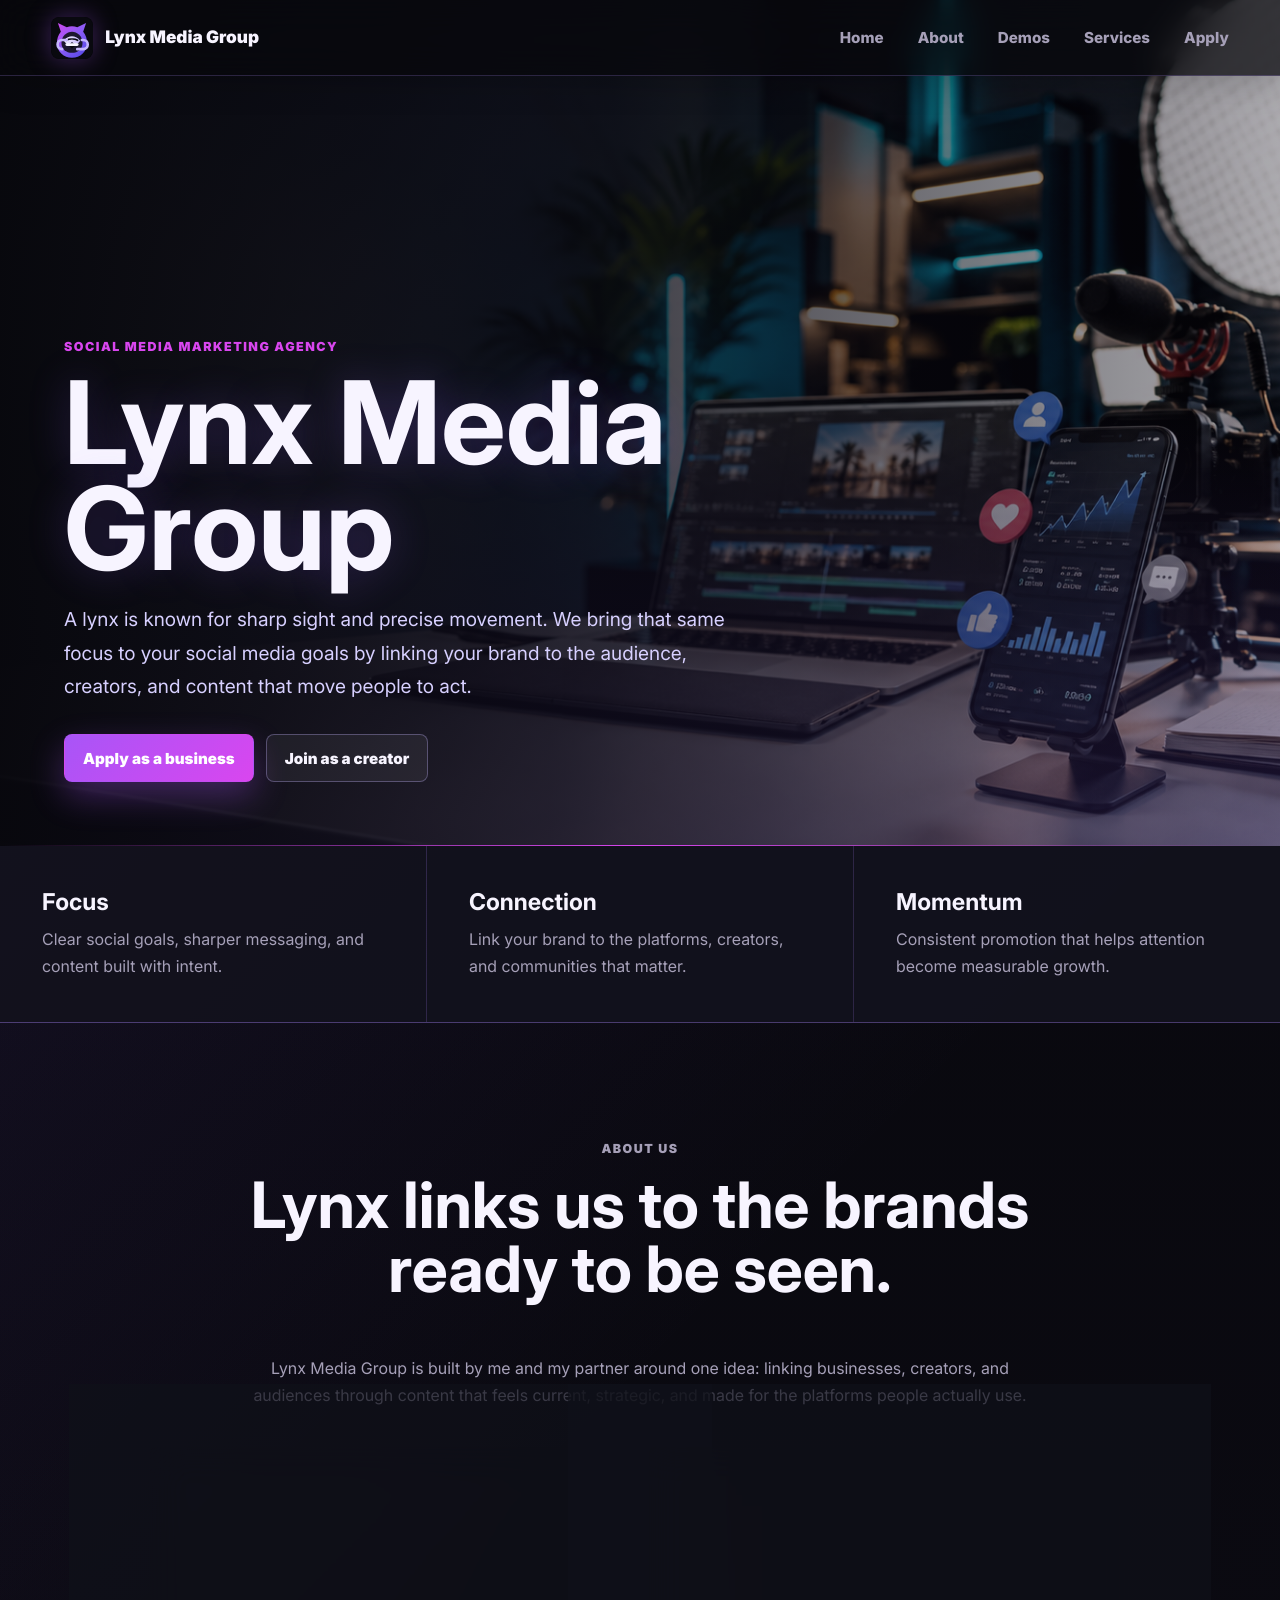
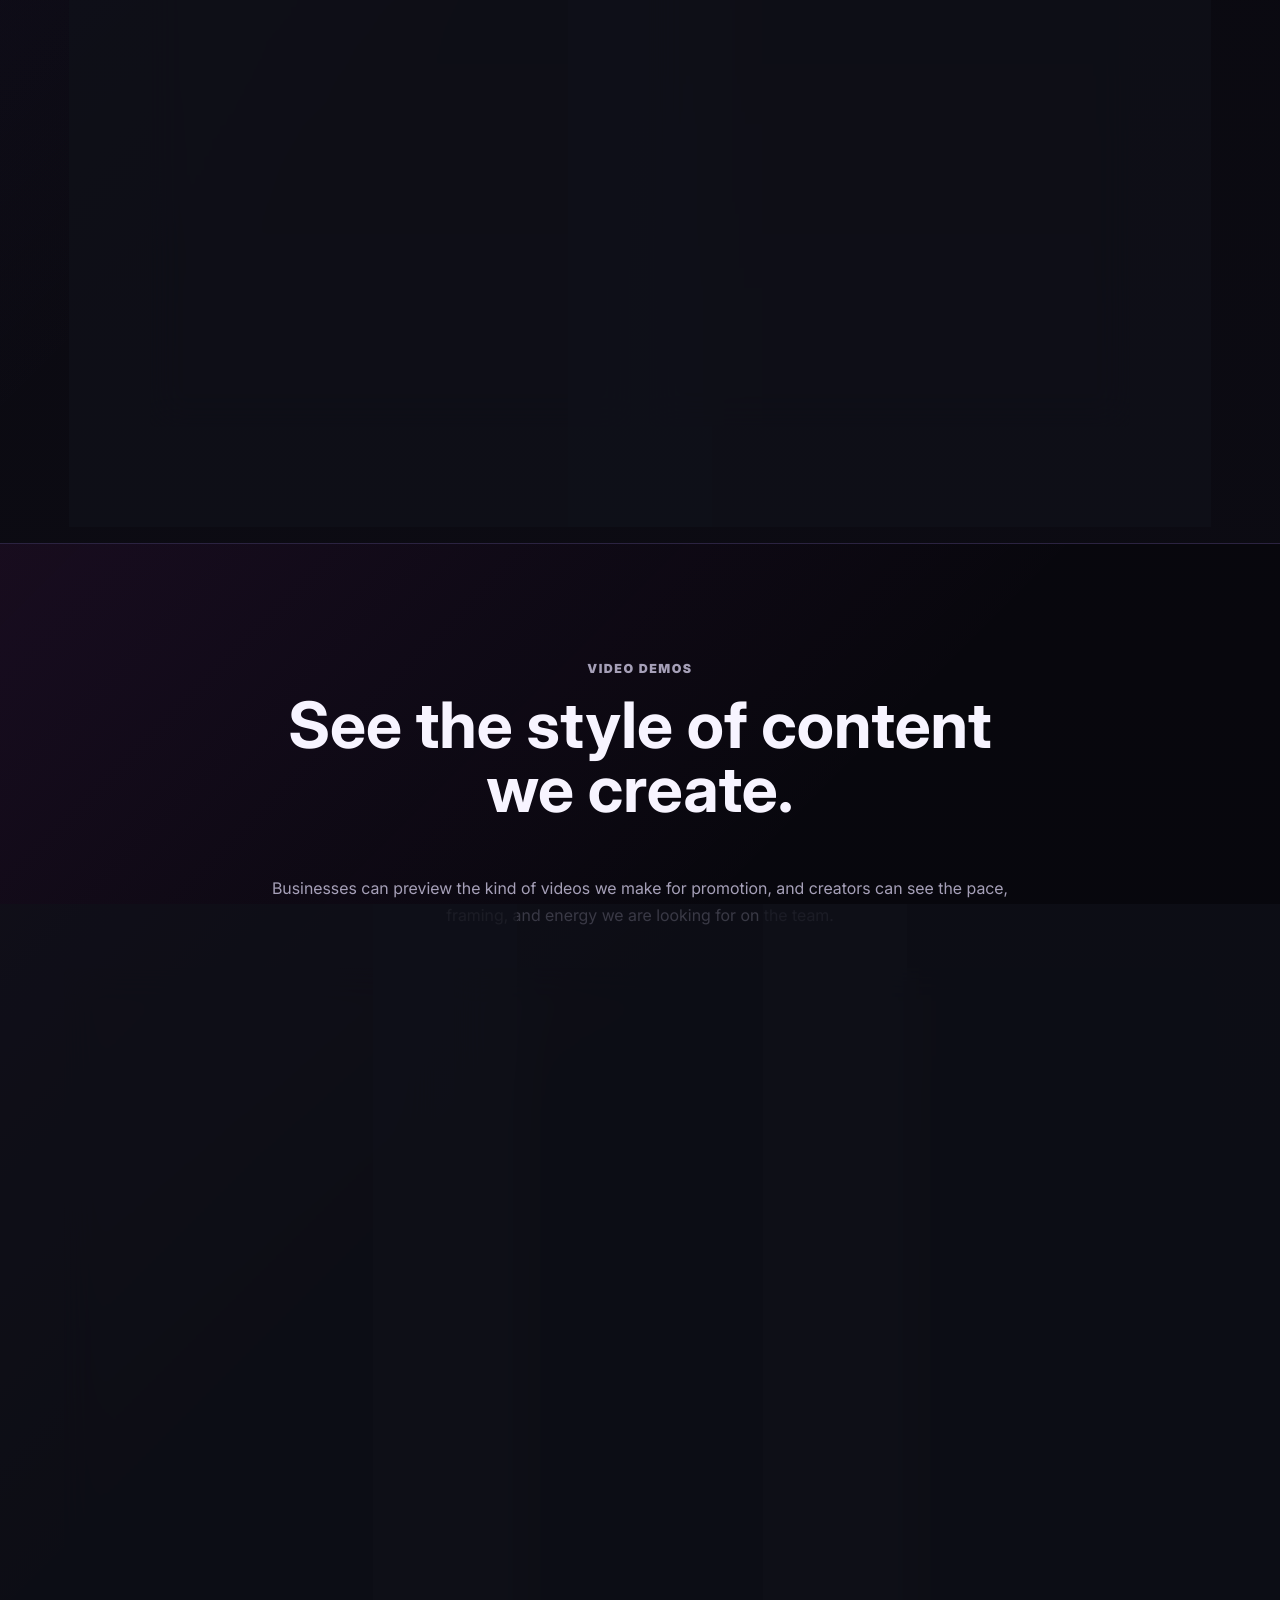
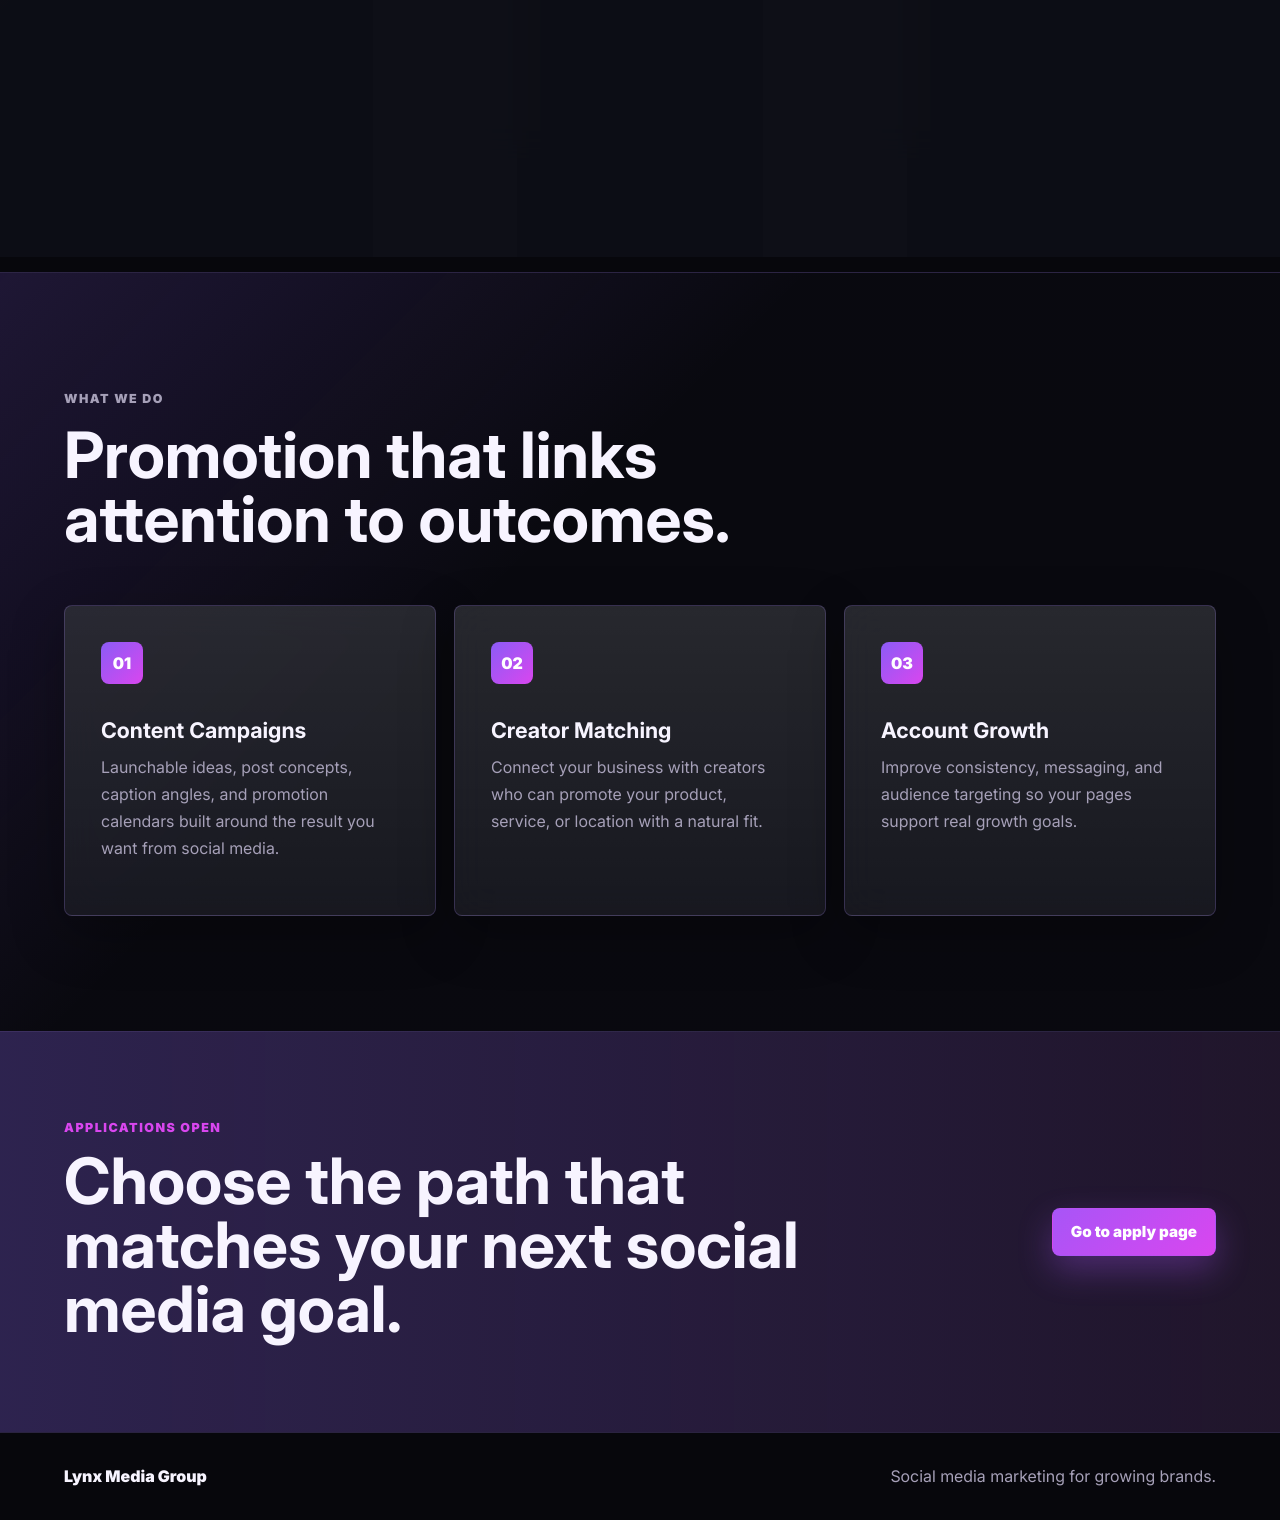
==== index.html @ 394125c9 "1" ====
<!doctype html>
<html lang="en">
<head>
  <meta charset="UTF-8">
  <meta name="viewport" content="width=device-width, initial-scale=1">
  <title>Lynx Media Group | Social Media Marketing Agency</title>
  <meta name="description" content="Lynx Media Group helps businesses grow through social media strategy, creator partnerships, and content campaigns.">
  <link rel="preconnect" href="https://fonts.googleapis.com">
  <link rel="preconnect" href="https://fonts.gstatic.com" crossorigin>
  <link href="https://fonts.googleapis.com/css2?family=Inter:wght@500;600;700;800;900&display=swap" rel="stylesheet">
  <link rel="icon" type="image/svg+xml" href="imgs/lynx-link-logo.svg">
  <link rel="stylesheet" href="css/relayopsagency.css">
</head>
<body>
  <header class="site-header">
    <a class="brand" href="index.html" aria-label="Lynx Media Group home">
      <img class="brand-logo" src="imgs/lynx-link-logo.svg" alt="">
      <span>Lynx Media Group</span>
    </a>
    <button class="nav-toggle" type="button" aria-label="Open navigation" aria-expanded="false">
      <span></span>
      <span></span>
      <span></span>
    </button>
    <nav class="site-nav" aria-label="Primary navigation">
      <a href="index.html">Home</a>
      <a href="#about">About</a>
      <a href="#demos">Demos</a>
      <a href="#services">Services</a>
      <a href="apply.html">Apply</a>
    </nav>
  </header>

  <main>
    <section class="hero">
      <img src="imgs/lynx-hero.png" alt="Modern content studio with social media analytics equipment" class="hero-image">
      <div class="hero-overlay"></div>
      <div class="hero-copy">
        <p class="eyebrow">Social media marketing agency</p>
        <h1>Lynx Media Group</h1>
        <p>A lynx is known for sharp sight and precise movement. We bring that same focus to your social media goals by linking your brand to the audience, creators, and content that move people to act.</p>
        <div class="hero-actions">
          <a class="button primary" href="business-apply.html" target="_blank" rel="noopener noreferrer">Apply as a business</a>
          <a class="button secondary" href="creator-apply.html" target="_blank" rel="noopener noreferrer">Join as a creator</a>
        </div>
      </div>
    </section>

    <section class="stats-band reveal" aria-label="Agency highlights">
      <div>
        <strong>Focus</strong>
        <span>Clear social goals, sharper messaging, and content built with intent.</span>
      </div>
      <div>
        <strong>Connection</strong>
        <span>Link your brand to the platforms, creators, and communities that matter.</span>
      </div>
      <div>
        <strong>Momentum</strong>
        <span>Consistent promotion that helps attention become measurable growth.</span>
      </div>
    </section>

    <section class="section about-section reveal" id="about">
      <div class="section-heading">
        <p class="eyebrow">About us</p>
        <h2>Lynx links us to the brands ready to be seen.</h2>
        <p>Lynx Media Group is built by me and my partner around one idea: linking businesses, creators, and audiences through content that feels current, strategic, and made for the platforms people actually use.</p>
      </div>

      <div class="founder-grid">
        <a class="about-card founder-card-link" href="https://www.instagram.com/junsahwang/" target="_blank" rel="noopener noreferrer" aria-label="Open Junsa Hwang on Instagram">
          <div class="photo-slot founder-photo">
            <img src="imgs/junsa-hwang.png" alt="Junsa Hwang at a triathlon event">
          </div>
          <p class="role-label">Co-founder</p>
          <h3>Junsa Hwang</h3>
          <p>Junsa is a junior mechanical engineering student at Boston University from California. Outside of Lynx, he likes tennis, the gym, and Pokemon cards, and he is racing Ironman California on October 18, 2026.</p>
        </a>
        <a class="about-card founder-card-link" href="https://www.instagram.com/gawinhsu/" target="_blank" rel="noopener noreferrer" aria-label="Open Gawin Hsu on Instagram">
          <div class="photo-slot">
            <span>Add Partner Picture</span>
          </div>
          <p class="role-label">Co-founder</p>
          <h3>Partner Name</h3>
          <p>Add a short description about your partner's role, creative strengths, and what they bring to clients and creators.</p>
        </a>
      </div>
    </section>

    <section class="section demo-section reveal" id="demos">
      <div class="section-heading">
        <p class="eyebrow">Video demos</p>
        <h2>See the style of content we create.</h2>
        <p>Businesses can preview the kind of videos we make for promotion, and creators can see the pace, framing, and energy we are looking for on the team.</p>
      </div>

      <div class="video-grid">
        <article class="video-card">
          <div class="video-frame has-embed">
            <iframe data-src="https://www.tiktok.com/embed/v2/7643999603871780109?autoplay=1" title="Lynx Media Group TikTok video demo" allow="autoplay; encrypted-media; fullscreen; picture-in-picture" allowfullscreen></iframe>
            <span class="scroll-play-label">Scroll to play</span>
          </div>
          <h3>Business Spotlight</h3>
          <p>A short feature that introduces the brand, shows the space or product, and gives viewers a reason to visit or buy.</p>
        </article>
        <article class="video-card">
          <div class="video-frame">
            <span>Video demo 2</span>
          </div>
          <h3>Creator Promo</h3>
          <p>A creator-led video that feels natural while still directing attention toward the business goal.</p>
        </article>
        <article class="video-card">
          <div class="video-frame">
            <span>Video demo 3</span>
          </div>
          <h3>Trend Campaign</h3>
          <p>A fast, platform-native concept built around hooks, timing, and a clear call to action.</p>
        </article>
      </div>
    </section>

    <section class="section services-section reveal" id="services">
      <div class="section-heading left">
        <p class="eyebrow">What we do</p>
        <h2>Promotion that links attention to outcomes.</h2>
      </div>
      <div class="service-list">
        <article>
          <span>01</span>
          <h3>Content Campaigns</h3>
          <p>Launchable ideas, post concepts, caption angles, and promotion calendars built around the result you want from social media.</p>
        </article>
        <article>
          <span>02</span>
          <h3>Creator Matching</h3>
          <p>Connect your business with creators who can promote your product, service, or location with a natural fit.</p>
        </article>
        <article>
          <span>03</span>
          <h3>Account Growth</h3>
          <p>Improve consistency, messaging, and audience targeting so your pages support real growth goals.</p>
        </article>
      </div>
    </section>

    <section class="cta-section reveal">
      <div>
        <p class="eyebrow">Applications open</p>
        <h2>Choose the path that matches your next social media goal.</h2>
      </div>
      <a class="button primary" href="apply.html">Go to apply page</a>
    </section>
  </main>

  <footer>
    <span>Lynx Media Group</span>
    <span>Social media marketing for growing brands.</span>
  </footer>

  <script src="app.js"></script>
</body>
</html>
---- css/relayopsagency.css ----
:root {
  --bg: #07070c;
  --panel: #10111a;
  --panel-2: #151622;
  --panel-3: #1c1d2b;
  --text: #f7f4ff;
  --muted: #a6a0b8;
  --soft: #d7d0ff;
  --line: rgba(167, 139, 250, 0.22);
  --purple: #8b5cf6;
  --purple-strong: #a855f7;
  --purple-hot: #d946ef;
  --purple-deep: #4c1d95;
  --white: #ffffff;
  --shadow: 0 24px 80px rgba(0, 0, 0, 0.38);
  --shadow-soft: 0 18px 54px rgba(0, 0, 0, 0.28);
  --ease: cubic-bezier(0.16, 1, 0.3, 1);
  --ease-smooth: cubic-bezier(0.22, 0.61, 0.36, 1);
}

* {
  box-sizing: border-box;
}

html {
  scroll-behavior: smooth;
}

body {
  margin: 0;
  color: var(--text);
  background:
    linear-gradient(135deg, rgba(139, 92, 246, 0.13), transparent 34%),
    linear-gradient(180deg, #07070c 0%, #0c0b13 48%, #07070c 100%);
  font-family: "Inter", Arial, sans-serif;
  overflow-x: hidden;
  text-rendering: geometricPrecision;
  -webkit-font-smoothing: antialiased;
}

body::before {
  content: "";
  position: fixed;
  inset: 0;
  z-index: -1;
  pointer-events: none;
  background-image:
    linear-gradient(rgba(255, 255, 255, 0.035) 1px, transparent 1px),
    linear-gradient(90deg, rgba(255, 255, 255, 0.035) 1px, transparent 1px);
  background-size: 56px 56px;
  mask-image: linear-gradient(to bottom, rgba(0, 0, 0, 0.7), transparent 72%);
}

a {
  color: inherit;
}

::selection {
  color: var(--white);
  background: rgba(168, 85, 247, 0.58);
}

:focus-visible {
  outline: 3px solid rgba(217, 70, 239, 0.62);
  outline-offset: 4px;
}

.site-header {
  position: fixed;
  top: 0;
  left: 0;
  right: 0;
  z-index: 20;
  min-height: 76px;
  display: flex;
  align-items: center;
  justify-content: space-between;
  gap: 24px;
  padding: 16px clamp(18px, 4vw, 56px);
  background: rgba(7, 7, 12, 0.72);
  border-bottom: 1px solid var(--line);
  backdrop-filter: blur(18px);
  box-shadow: 0 8px 32px rgba(0, 0, 0, 0.18);
}

.brand {
  display: inline-flex;
  align-items: center;
  gap: 12px;
  color: var(--text);
  font-size: clamp(0.98rem, 2vw, 1.08rem);
  font-weight: 900;
  text-decoration: none;
  white-space: nowrap;
}

.brand-logo {
  width: 42px;
  height: 42px;
  display: block;
  border-radius: 8px;
  box-shadow: 0 0 24px rgba(168, 85, 247, 0.34);
  transition: transform 0.45s var(--ease), box-shadow 0.45s var(--ease), filter 0.45s var(--ease);
}

.brand:hover .brand-logo {
  transform: rotate(-3deg) scale(1.045);
  filter: saturate(1.12);
  box-shadow: 0 0 34px rgba(217, 70, 239, 0.5);
}

.site-nav {
  display: flex;
  align-items: center;
  gap: clamp(16px, 3vw, 34px);
  color: var(--muted);
  font-size: 0.95rem;
  font-weight: 800;
}

.site-nav a {
  position: relative;
  text-decoration: none;
  transition: color 0.28s var(--ease-smooth);
}

.site-nav a::after {
  content: "";
  position: absolute;
  left: 0;
  right: 0;
  bottom: -8px;
  height: 2px;
  background: linear-gradient(90deg, var(--purple), var(--purple-hot));
  transform: scaleX(0);
  transform-origin: left;
  transition: transform 0.38s var(--ease);
}

.site-nav a:hover {
  color: var(--text);
}

.site-nav a:hover::after {
  transform: scaleX(1);
}

.nav-toggle {
  display: none;
  width: 44px;
  height: 44px;
  place-items: center;
  border: 1px solid var(--line);
  border-radius: 8px;
  background: rgba(255, 255, 255, 0.05);
}

.nav-toggle span {
  width: 18px;
  height: 2px;
  display: block;
  margin: 3px 0;
  background: var(--text);
}

.hero {
  position: relative;
  min-height: 94vh;
  display: flex;
  align-items: flex-end;
  padding: 140px clamp(18px, 5vw, 72px) 64px;
  overflow: hidden;
  background: var(--bg);
}

.hero-image {
  position: absolute;
  inset: 0;
  width: 100%;
  height: 100%;
  object-fit: cover;
  transform: scale(1.04);
  filter: saturate(0.92) contrast(1.05);
  animation: heroDrift 18s var(--ease-smooth) infinite alternate;
}

.hero-overlay {
  position: absolute;
  inset: 0;
  background:
    linear-gradient(90deg, rgba(7, 7, 12, 0.98) 0%, rgba(9, 8, 18, 0.82) 43%, rgba(9, 8, 18, 0.34) 100%),
    linear-gradient(0deg, rgba(139, 92, 246, 0.26), transparent 52%);
}

.hero::after {
  content: "";
  position: absolute;
  left: 0;
  right: 0;
  bottom: 0;
  height: 1px;
  background: linear-gradient(90deg, transparent, var(--purple-hot), transparent);
}

.hero-copy {
  position: relative;
  width: min(800px, 100%);
  color: var(--text);
  opacity: 1;
}

.hero-copy > * {
  animation: fadeUp 0.75s ease both;
}

.hero-copy > *:nth-child(2) {
  animation-delay: 0.08s;
}

.hero-copy > *:nth-child(3) {
  animation-delay: 0.16s;
}

.hero-copy > *:nth-child(4) {
  animation-delay: 0.24s;
}

.eyebrow {
  margin: 0 0 14px;
  color: var(--purple-hot);
  font-size: 0.78rem;
  font-weight: 900;
  letter-spacing: 0.12em;
  text-transform: uppercase;
}

h1,
h2,
h3,
p {
  margin-top: 0;
}

.hero h1 {
  margin-bottom: 22px;
  font-size: clamp(3.5rem, 9vw, 8.5rem);
  line-height: 0.92;
  letter-spacing: 0;
  text-shadow: 0 0 42px rgba(139, 92, 246, 0.24);
}

.hero p:not(.eyebrow),
.apply-hero p:not(.eyebrow),
.form-hero p:not(.eyebrow) {
  max-width: 680px;
  color: var(--soft);
  font-size: clamp(1rem, 2vw, 1.2rem);
  line-height: 1.75;
}

.hero-actions {
  display: flex;
  flex-wrap: wrap;
  gap: 12px;
  margin-top: 30px;
}

.button {
  min-height: 48px;
  display: inline-flex;
  align-items: center;
  justify-content: center;
  padding: 13px 18px;
  border-radius: 8px;
  border: 1px solid transparent;
  font: inherit;
  font-size: 0.95rem;
  font-weight: 900;
  text-decoration: none;
  cursor: pointer;
  position: relative;
  overflow: hidden;
  transition: transform 0.38s var(--ease), box-shadow 0.38s var(--ease), border-color 0.38s var(--ease), background 0.38s var(--ease);
}

.button::before {
  content: "";
  position: absolute;
  inset: 0;
  background: linear-gradient(110deg, transparent, rgba(255, 255, 255, 0.18), transparent);
  transform: translateX(-120%);
  transition: transform 0.65s var(--ease);
}

.button:hover {
  transform: translateY(-3px);
}

.button:hover::before {
  transform: translateX(120%);
}

.button:active {
  transform: translateY(-1px) scale(0.99);
}

.button.primary {
  color: var(--white);
  background: linear-gradient(135deg, var(--purple-strong), var(--purple-hot));
  box-shadow: 0 14px 34px rgba(168, 85, 247, 0.32);
}

.button.primary:hover {
  box-shadow: 0 18px 44px rgba(217, 70, 239, 0.42);
}

.button.secondary {
  color: var(--text);
  background: rgba(255, 255, 255, 0.06);
  border-color: rgba(196, 181, 253, 0.32);
}

.button.secondary:hover {
  border-color: rgba(217, 70, 239, 0.72);
  box-shadow: 0 14px 34px rgba(139, 92, 246, 0.22);
}

.button.secondary.dark {
  color: var(--white);
  background: linear-gradient(135deg, #252235, #16131f);
}

.stats-band {
  display: grid;
  grid-template-columns: repeat(3, 1fr);
  gap: 1px;
  background: var(--line);
  border-bottom: 1px solid var(--line);
}

.stats-band div {
  min-height: 150px;
  padding: clamp(24px, 4vw, 42px);
  background: rgba(16, 17, 26, 0.92);
  transition: background 0.45s var(--ease), transform 0.45s var(--ease), box-shadow 0.45s var(--ease);
}

.stats-band div:hover {
  background: rgba(28, 29, 43, 0.98);
  transform: translateY(-3px);
  box-shadow: inset 0 1px 0 rgba(255, 255, 255, 0.06);
}

.stats-band strong {
  display: block;
  margin-bottom: 10px;
  font-size: 1.45rem;
}

.stats-band span,
.section-heading p,
.about-card p,
.service-list p,
.panel-heading p,
.apply-choice p:not(.eyebrow),
footer {
  color: var(--muted);
  line-height: 1.7;
}

.section {
  padding: clamp(70px, 9vw, 120px) clamp(18px, 5vw, 72px);
}

.section-heading {
  max-width: 800px;
  margin-bottom: 38px;
}

.section-heading:not(.left) {
  margin-left: auto;
  margin-right: auto;
  text-align: center;
}

.section-heading h2,
.apply-hero h1,
.cta-section h2,
.panel-heading h2,
.form-hero h1 {
  color: var(--text);
  font-size: clamp(2.2rem, 5vw, 4.6rem);
  line-height: 1;
  letter-spacing: 0;
}

.about-grid {
  display: grid;
  grid-template-columns: repeat(3, 1fr);
  gap: 18px;
}

.founder-grid {
  display: grid;
  grid-template-columns: repeat(2, minmax(0, 1fr));
  gap: 18px;
  max-width: 980px;
  margin: 0 auto;
}

.about-card,
.video-card,
.service-list article,
.apply-choice,
.application-panel {
  border: 1px solid var(--line);
  border-radius: 8px;
  background:
    linear-gradient(180deg, rgba(255, 255, 255, 0.105), rgba(255, 255, 255, 0.045)),
    rgba(16, 17, 26, 0.72);
  box-shadow: var(--shadow-soft);
  backdrop-filter: blur(18px);
}

.about-card {
  padding: 18px;
  transition: transform 0.45s var(--ease), border-color 0.45s var(--ease), box-shadow 0.45s var(--ease), background 0.45s var(--ease);
}

.founder-card-link {
  color: inherit;
  text-decoration: none;
  cursor: pointer;
}

.about-card:hover,
.video-card:hover,
.service-list article:hover,
.apply-choice:hover,
.application-panel:hover {
  transform: translateY(-7px);
  border-color: rgba(217, 70, 239, 0.62);
  box-shadow: 0 32px 90px rgba(139, 92, 246, 0.2), 0 18px 50px rgba(0, 0, 0, 0.3);
}

.photo-slot {
  aspect-ratio: 4 / 3;
  display: grid;
  place-items: center;
  margin-bottom: 20px;
  border: 1px dashed rgba(196, 181, 253, 0.52);
  border-radius: 8px;
  background:
    linear-gradient(135deg, rgba(139, 92, 246, 0.24), rgba(217, 70, 239, 0.11)),
    rgba(255, 255, 255, 0.04);
  color: var(--soft);
  font-weight: 900;
  overflow: hidden;
  transition: border-color 0.45s var(--ease), transform 0.45s var(--ease);
}

.photo-slot img {
  width: 100%;
  height: 100%;
  display: block;
  object-fit: cover;
  transition: transform 0.65s var(--ease), filter 0.65s var(--ease);
}

.about-card:hover .photo-slot img {
  transform: scale(1.045);
  filter: saturate(1.06) contrast(1.03);
}

.founder-photo img {
  object-position: center 34%;
}

.about-card h3,
.video-card h3,
.service-list h3 {
  margin-bottom: 10px;
  font-size: 1.35rem;
}

.role-label {
  margin-bottom: 8px;
  color: var(--purple-hot);
  font-size: 0.78rem;
  font-weight: 900;
  letter-spacing: 0.1em;
  text-transform: uppercase;
}

.demo-section {
  position: relative;
  background:
    linear-gradient(135deg, rgba(217, 70, 239, 0.08), transparent 42%),
    rgba(7, 7, 12, 0.66);
  border-top: 1px solid var(--line);
}

.video-grid {
  display: grid;
  grid-template-columns: repeat(3, 1fr);
  gap: 18px;
}

.video-card {
  padding: 14px;
  transition: transform 0.45s var(--ease), border-color 0.45s var(--ease), box-shadow 0.45s var(--ease), background 0.45s var(--ease);
}

.video-card p {
  color: var(--muted);
  line-height: 1.7;
}

.video-frame {
  position: relative;
  aspect-ratio: 9 / 16;
  display: grid;
  place-items: center;
  margin-bottom: 18px;
  overflow: hidden;
  border: 1px solid rgba(196, 181, 253, 0.26);
  border-radius: 8px;
  background:
    linear-gradient(160deg, rgba(139, 92, 246, 0.2), rgba(217, 70, 239, 0.08)),
    radial-gradient(circle at 50% 38%, rgba(217, 70, 239, 0.18), transparent 34%),
    #0b0b12;
  box-shadow: inset 0 1px 0 rgba(255, 255, 255, 0.06);
  transition: border-color 0.45s var(--ease), box-shadow 0.45s var(--ease), transform 0.45s var(--ease);
}

.video-card:hover .video-frame {
  border-color: rgba(217, 70, 239, 0.58);
  box-shadow: 0 0 0 1px rgba(217, 70, 239, 0.12), inset 0 1px 0 rgba(255, 255, 255, 0.08);
}

.video-frame::before {
  content: "";
  position: absolute;
  width: 68px;
  height: 68px;
  border-radius: 50%;
  background: linear-gradient(135deg, var(--purple-strong), var(--purple-hot));
  box-shadow: 0 0 42px rgba(217, 70, 239, 0.36);
}

.video-frame::after {
  content: "";
  position: absolute;
  border-left: 18px solid var(--white);
  border-top: 12px solid transparent;
  border-bottom: 12px solid transparent;
  transform: translateX(3px);
}

.video-frame.has-embed::before,
.video-frame.has-embed::after,
.video-frame.is-playing::before,
.video-frame.is-playing::after {
  display: none;
}

.video-frame span {
  position: absolute;
  left: 16px;
  bottom: 16px;
  z-index: 1;
  color: var(--soft);
  font-weight: 900;
}

.video-frame iframe,
.video-frame video {
  position: absolute;
  inset: 0;
  width: 100%;
  height: 100%;
  border: 0;
  object-fit: cover;
}

.scroll-play-label {
  left: 50%;
  bottom: 18px;
  transform: translateX(-50%);
  padding: 8px 12px;
  border: 1px solid rgba(196, 181, 253, 0.28);
  border-radius: 999px;
  background: rgba(7, 7, 12, 0.72);
  backdrop-filter: blur(12px);
  white-space: nowrap;
}

.video-frame.is-playing .scroll-play-label {
  display: none;
}

.services-section {
  background:
    linear-gradient(135deg, rgba(139, 92, 246, 0.16), transparent 40%),
    rgba(10, 10, 17, 0.74);
  border-top: 1px solid var(--line);
  border-bottom: 1px solid var(--line);
}

.service-list {
  display: grid;
  grid-template-columns: repeat(3, 1fr);
  gap: 18px;
}

.service-list article {
  min-height: 280px;
  padding: clamp(24px, 4vw, 36px);
  transition: transform 0.45s var(--ease), border-color 0.45s var(--ease), box-shadow 0.45s var(--ease), background 0.45s var(--ease);
}

.service-list span {
  display: inline-grid;
  place-items: center;
  width: 42px;
  height: 42px;
  margin-bottom: 34px;
  color: var(--white);
  background: linear-gradient(135deg, var(--purple), var(--purple-hot));
  border-radius: 8px;
  font-weight: 900;
  transition: transform 0.45s var(--ease), box-shadow 0.45s var(--ease);
}

.service-list article:hover span {
  transform: rotate(-3deg) scale(1.05);
  box-shadow: 0 14px 30px rgba(168, 85, 247, 0.24);
}

.cta-section {
  display: flex;
  align-items: center;
  justify-content: space-between;
  gap: 28px;
  padding: clamp(48px, 7vw, 90px) clamp(18px, 5vw, 72px);
  background:
    linear-gradient(90deg, rgba(139, 92, 246, 0.24), rgba(217, 70, 239, 0.08)),
    var(--panel);
}

.cta-section h2 {
  max-width: 860px;
  margin-bottom: 0;
}

.apply-hero,
.form-hero {
  min-height: 58vh;
  display: flex;
  align-items: flex-end;
  padding: 140px clamp(18px, 5vw, 72px) 54px;
  color: var(--text);
  background:
    linear-gradient(120deg, rgba(7, 7, 12, 0.98), rgba(17, 13, 31, 0.9)),
    url("../imgs/lynx-hero.png") center / cover;
}

.apply-hero h1,
.form-hero h1 {
  max-width: 940px;
}

.apply-choice-grid,
.application-grid {
  display: grid;
  grid-template-columns: repeat(2, 1fr);
  gap: 20px;
  padding: clamp(42px, 6vw, 80px) clamp(18px, 5vw, 72px);
}

.apply-choice {
  position: relative;
  min-height: 410px;
  display: flex;
  flex-direction: column;
  align-items: flex-start;
  padding: clamp(26px, 4vw, 44px);
  overflow: hidden;
  transition: transform 0.45s var(--ease), border-color 0.45s var(--ease), box-shadow 0.45s var(--ease), background 0.45s var(--ease);
}

.apply-choice::after {
  content: "";
  position: absolute;
  right: -54px;
  bottom: -74px;
  width: 230px;
  height: 230px;
  border: 1px solid rgba(217, 70, 239, 0.28);
  border-radius: 50%;
  transition: transform 0.65s var(--ease), border-color 0.45s var(--ease);
}

.apply-choice:hover::after {
  transform: scale(1.08) translate(-12px, -10px);
  border-color: rgba(217, 70, 239, 0.46);
}

.apply-choice h2 {
  max-width: 560px;
  margin-bottom: 18px;
  color: var(--text);
  font-size: clamp(2.2rem, 4vw, 4rem);
  line-height: 1;
}

.apply-choice .button {
  margin-top: auto;
}

.business-choice {
  background:
    linear-gradient(180deg, rgba(255, 255, 255, 0.12), rgba(255, 255, 255, 0.055)),
    var(--panel);
}

.creator-choice {
  background:
    linear-gradient(135deg, rgba(139, 92, 246, 0.42), rgba(217, 70, 239, 0.12)),
    var(--panel-2);
}

.choice-number {
  margin-bottom: 34px;
  color: var(--purple-hot);
  font-size: 0.86rem;
  font-weight: 900;
}

.application-panel {
  padding: clamp(22px, 4vw, 38px);
  transition: transform 0.45s var(--ease), border-color 0.45s var(--ease), box-shadow 0.45s var(--ease), background 0.45s var(--ease);
}

.creator-panel {
  background:
    linear-gradient(135deg, rgba(139, 92, 246, 0.17), rgba(217, 70, 239, 0.05)),
    var(--panel);
}

.business-form-hero {
  background:
    linear-gradient(120deg, rgba(7, 7, 12, 0.98), rgba(30, 20, 56, 0.86)),
    url("../imgs/lynx-hero.png") center / cover;
}

.creator-form-hero {
  background:
    linear-gradient(120deg, rgba(7, 7, 12, 0.98), rgba(76, 29, 149, 0.62)),
    url("../imgs/lynx-hero.png") center / cover;
}

.form-hero h1 {
  margin-bottom: 18px;
  font-size: clamp(2.6rem, 6vw, 5.6rem);
  line-height: 0.98;
}

.single-form-section {
  display: grid;
  place-items: start center;
  padding: clamp(42px, 6vw, 80px) clamp(18px, 5vw, 72px);
}

.single-form-section .application-panel {
  width: min(780px, 100%);
}

.panel-heading h2 {
  margin-bottom: 16px;
  font-size: clamp(2rem, 4vw, 3.5rem);
}

.apply-form {
  display: grid;
  gap: 18px;
  margin-top: 30px;
}

.apply-form label {
  display: grid;
  gap: 8px;
  color: var(--text);
  font-weight: 900;
}

.apply-form input,
.apply-form textarea {
  width: 100%;
  border: 1px solid var(--line);
  border-radius: 8px;
  padding: 14px 15px;
  color: var(--text);
  background: rgba(255, 255, 255, 0.06);
  font: inherit;
  font-weight: 600;
  outline: none;
  transition: border-color 0.32s var(--ease), box-shadow 0.32s var(--ease), background 0.32s var(--ease);
}

.apply-form input:focus,
.apply-form textarea:focus {
  border-color: rgba(217, 70, 239, 0.8);
  box-shadow: 0 0 0 4px rgba(139, 92, 246, 0.17);
  background: rgba(255, 255, 255, 0.09);
}

.apply-form textarea {
  resize: vertical;
}

.form-message {
  margin: 0;
  color: var(--purple-hot);
  font-weight: 900;
}

.form-message.warning {
  color: var(--soft);
}

.form-message.error {
  color: #fb7185;
}

.apply-form button:disabled {
  cursor: wait;
  opacity: 0.72;
  transform: none;
}

footer {
  display: flex;
  justify-content: space-between;
  gap: 18px;
  padding: 30px clamp(18px, 5vw, 72px);
  background: #07070c;
  border-top: 1px solid var(--line);
}

footer span:first-child {
  color: var(--text);
  font-weight: 900;
}

.reveal {
  opacity: 0;
  transform: translateY(28px);
  transition: opacity 0.9s var(--ease), transform 0.9s var(--ease);
}

.reveal.visible {
  opacity: 1;
  transform: translateY(0);
}

@keyframes fadeUp {
  from {
    opacity: 1;
    transform: translateY(22px);
  }
  to {
    opacity: 1;
    transform: translateY(0);
  }
}

@keyframes heroDrift {
  from {
    transform: scale(1.04) translateX(0);
  }
  to {
    transform: scale(1.08) translateX(1.5%);
  }
}

@media (prefers-reduced-motion: reduce) {
  *,
  *::before,
  *::after {
    animation-duration: 0.01ms !important;
    animation-iteration-count: 1 !important;
    scroll-behavior: auto !important;
    transition-duration: 0.01ms !important;
  }
}

@media (max-width: 900px) {
  .nav-toggle {
    display: grid;
  }

  .site-nav {
    position: fixed;
    top: 76px;
    left: 14px;
    right: 14px;
    display: none;
    flex-direction: column;
    align-items: stretch;
    gap: 0;
    padding: 8px;
    background: rgba(16, 17, 26, 0.98);
    border: 1px solid var(--line);
    border-radius: 8px;
    box-shadow: var(--shadow);
  }

  .site-nav.open {
    display: flex;
  }

  .site-nav a {
    padding: 15px;
  }

  .site-nav a::after {
    display: none;
  }

  .stats-band,
  .about-grid,
  .founder-grid,
  .video-grid,
  .service-list,
  .apply-choice-grid,
  .application-grid {
    grid-template-columns: 1fr;
  }

  .hero {
    min-height: 88vh;
  }

  .hero-overlay {
    background: rgba(7, 7, 12, 0.8);
  }

  .cta-section,
  footer {
    flex-direction: column;
    align-items: flex-start;
  }
}

@media (max-width: 560px) {
  .brand span:last-child {
    max-width: 190px;
    white-space: normal;
    line-height: 1.1;
  }

  .hero-actions,
  .button {
    width: 100%;
  }

  .hero h1 {
    font-size: clamp(3rem, 17vw, 4.8rem);
  }
}
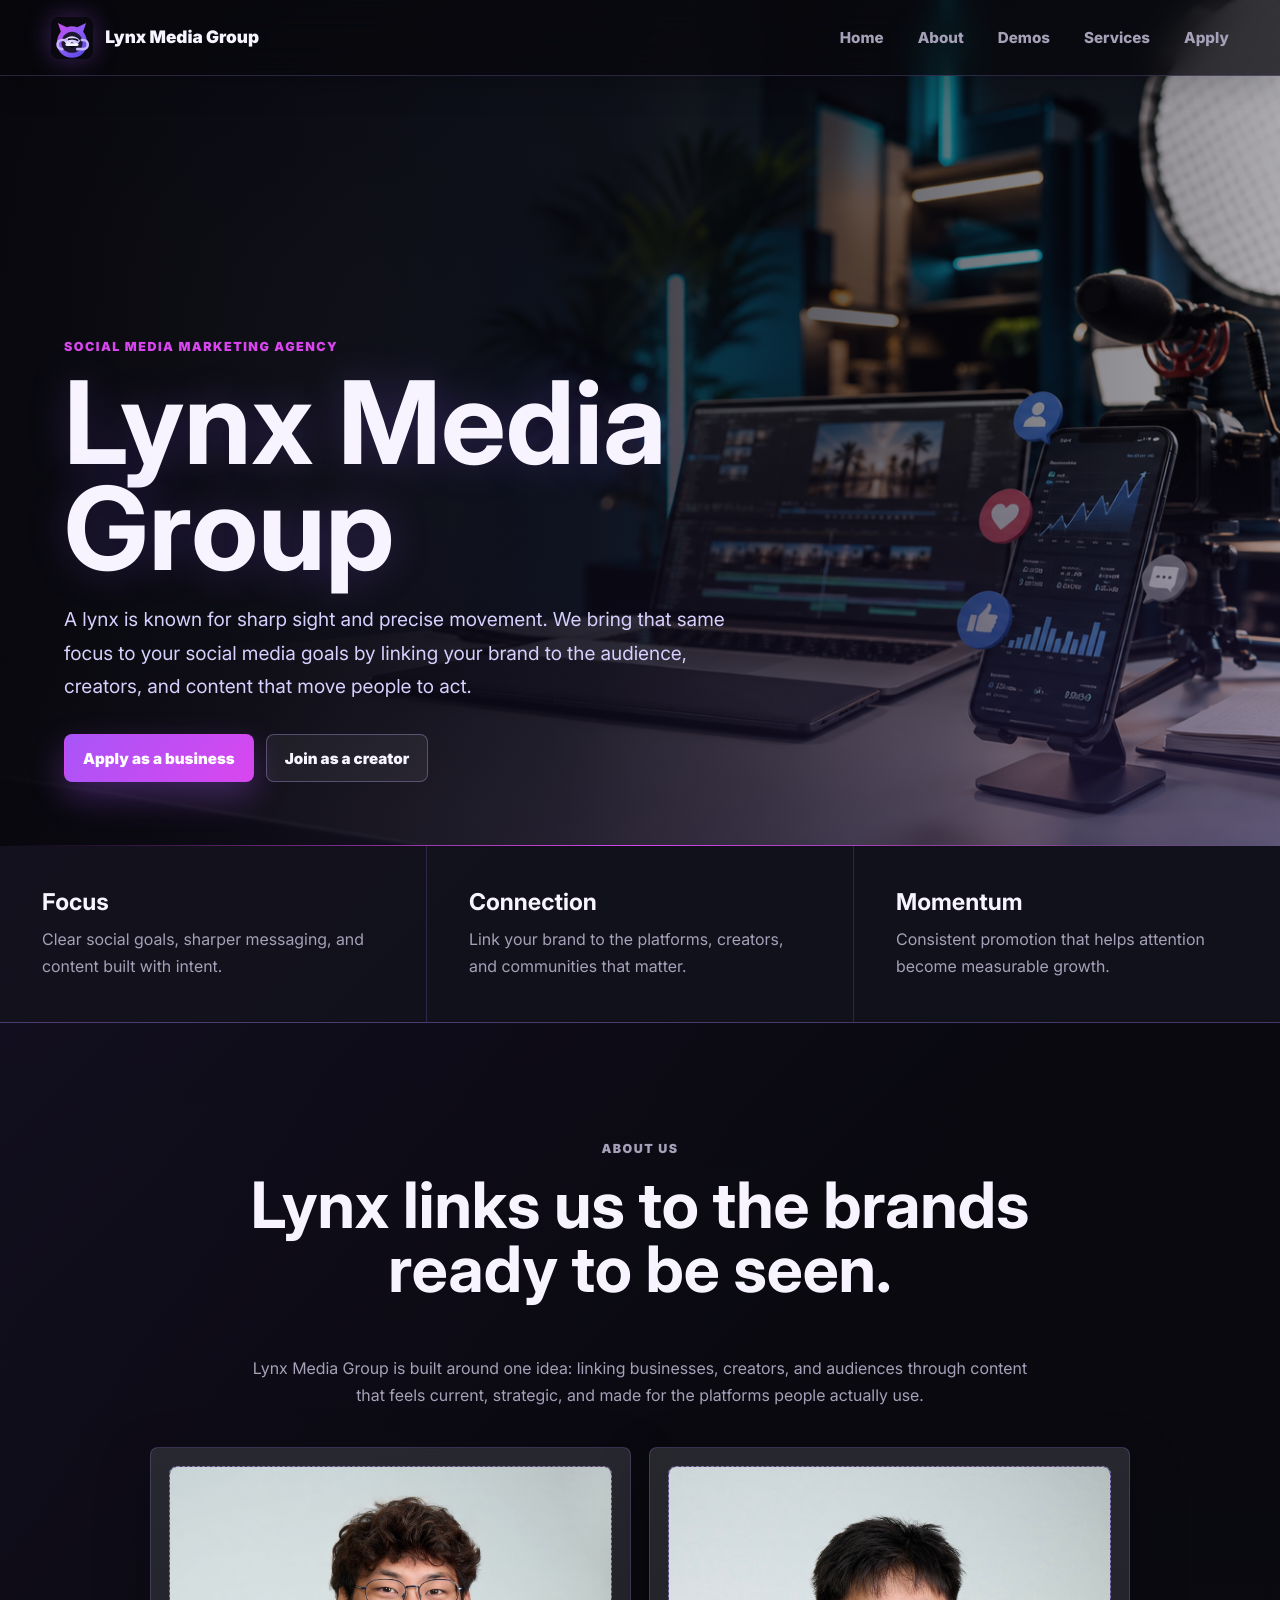
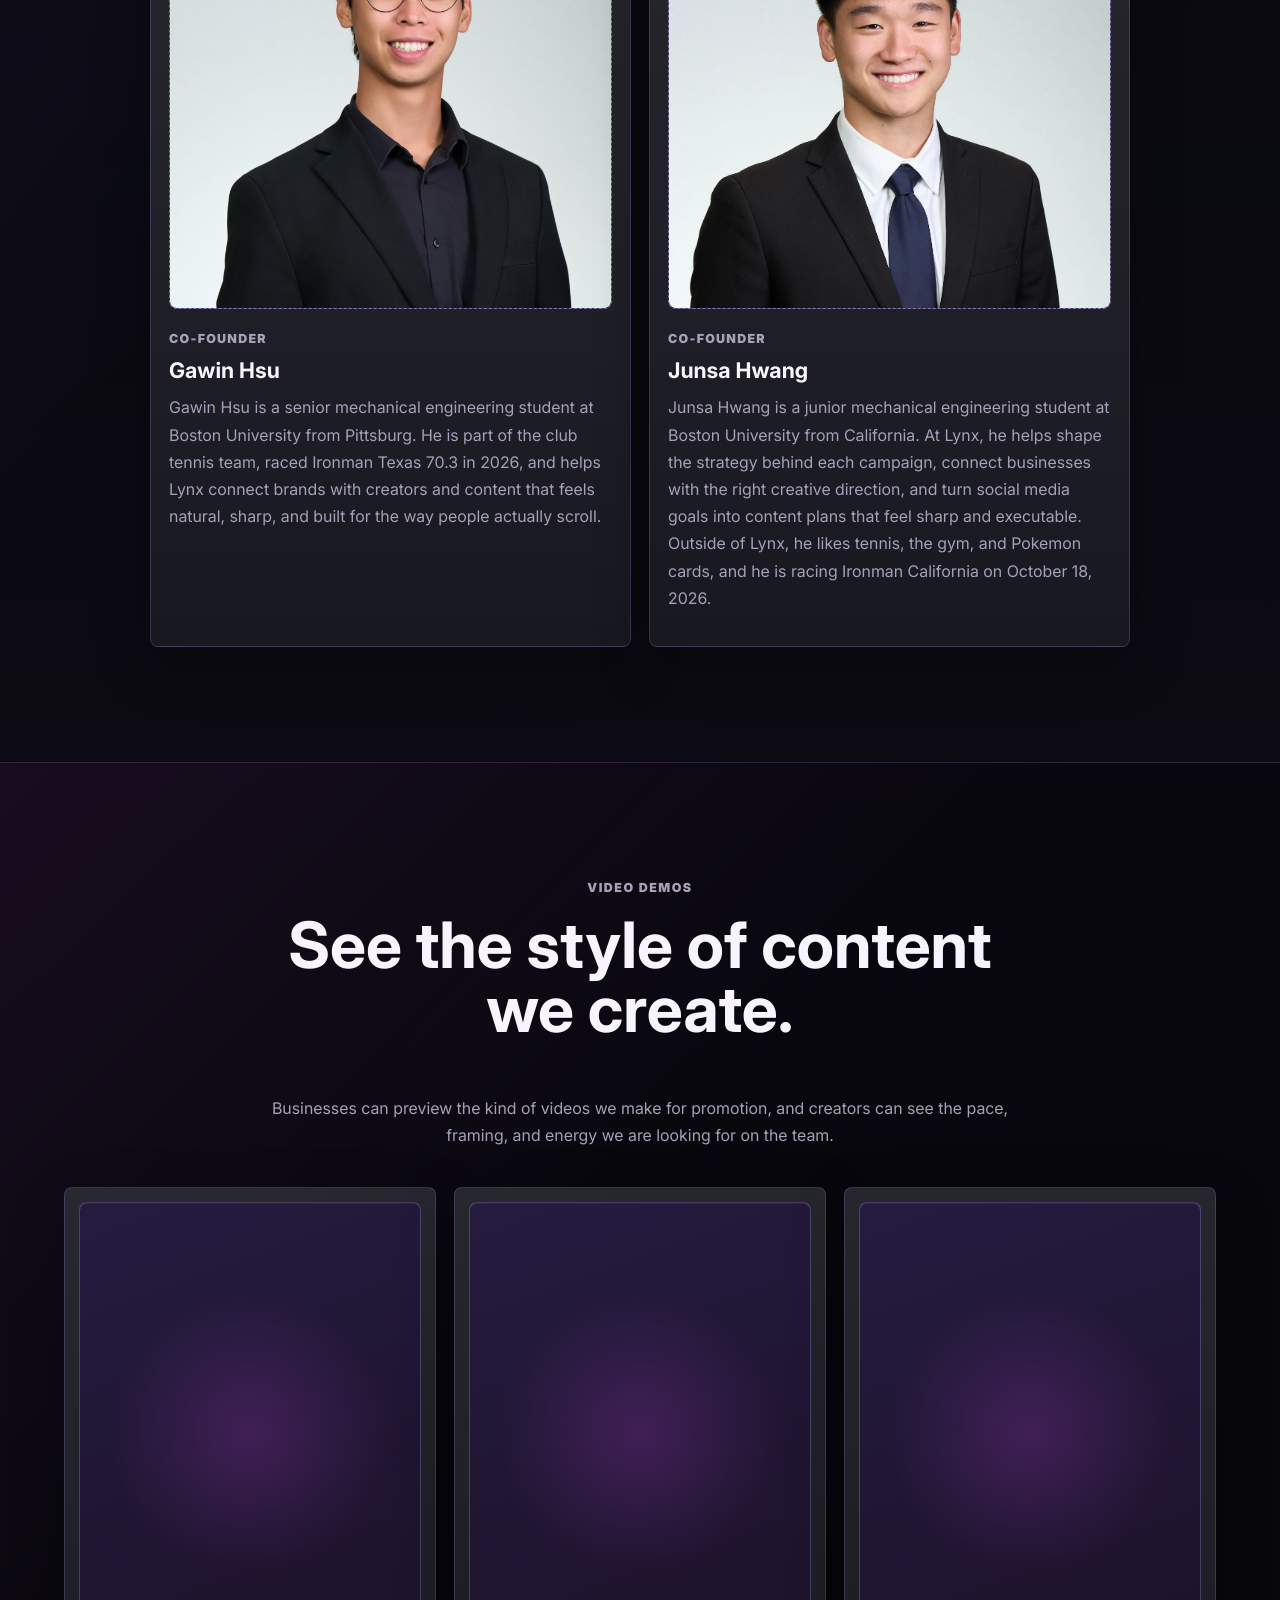
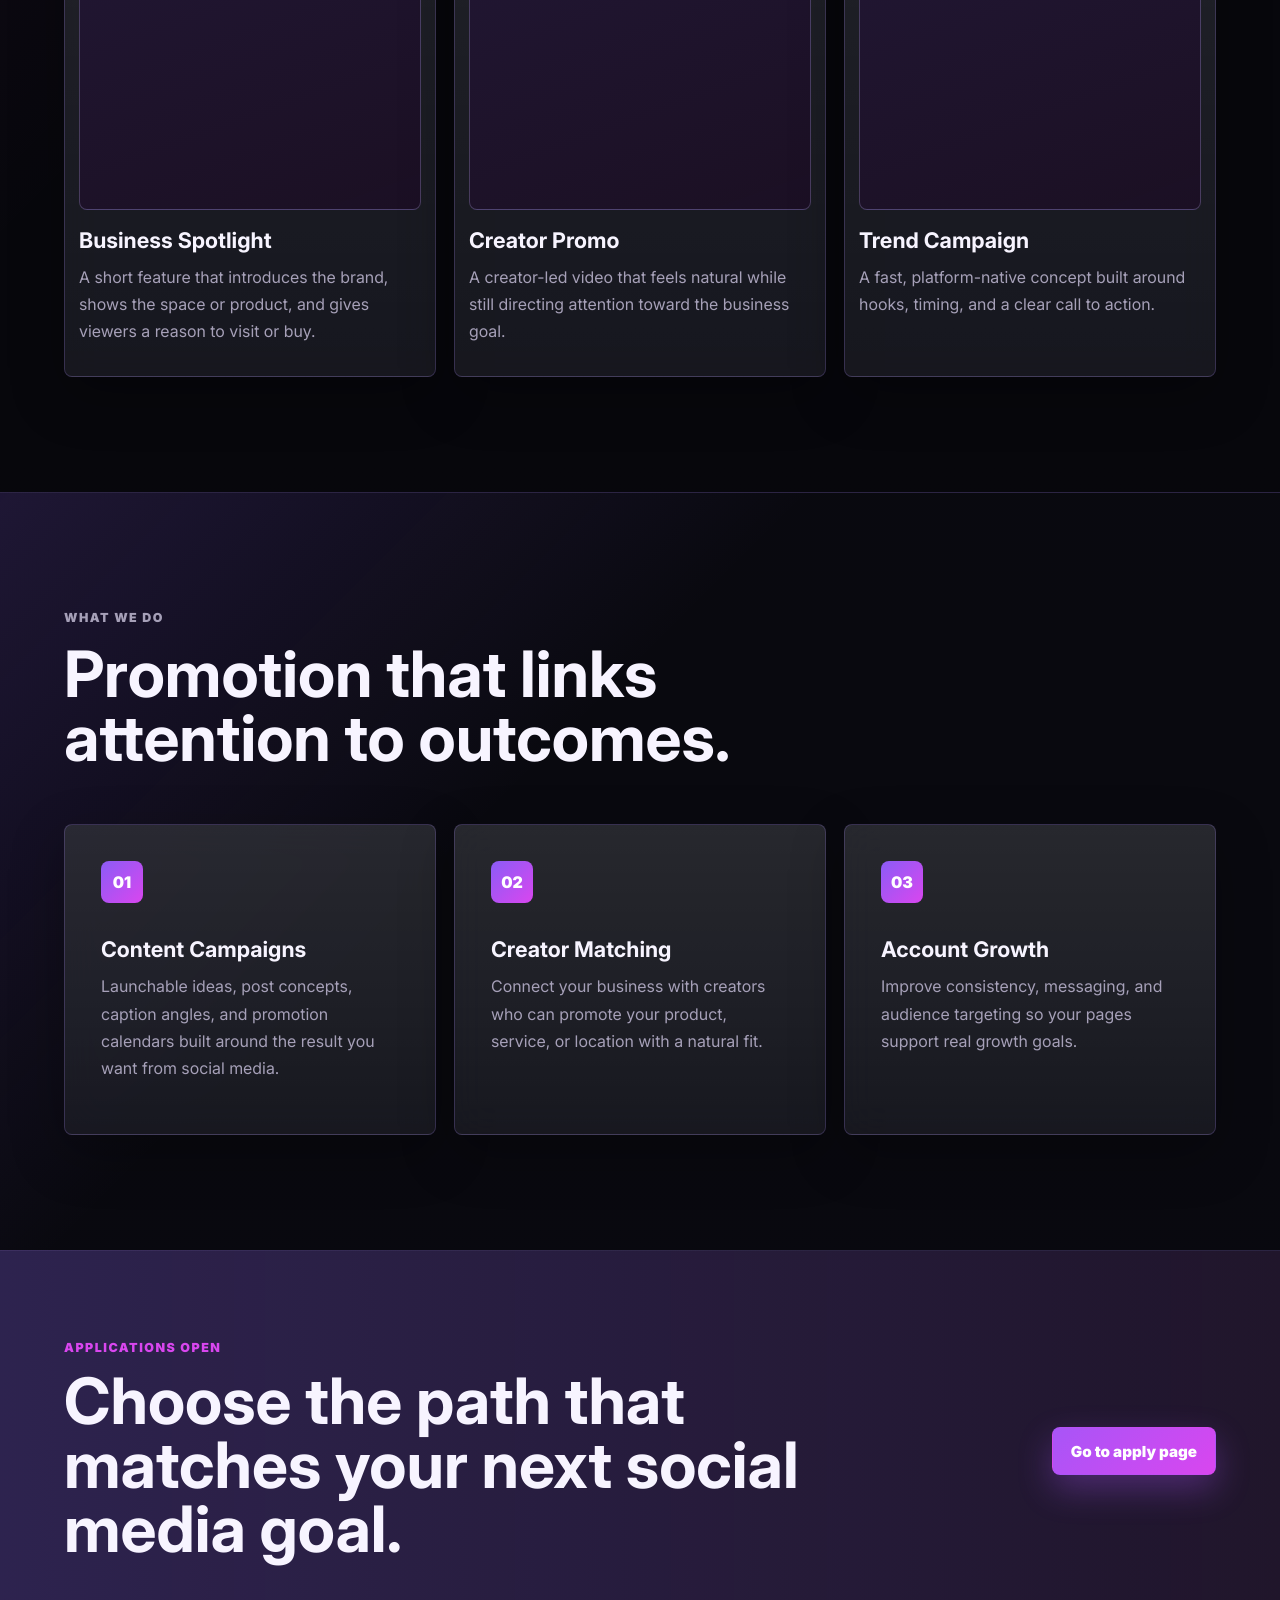
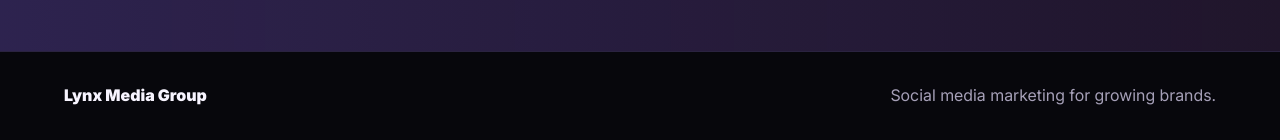
==== commit cdf4d07b: "new" ====
--- a/index.html
+++ b/index.html
@@ -4,12 +4,12 @@
   <meta charset="UTF-8">
   <meta name="viewport" content="width=device-width, initial-scale=1">
   <title>Lynx Media Group | Social Media Marketing Agency</title>
-  <meta name="description" content="Lynx Media Group helps businesses grow through social media strategy, creator partnerships, and content campaigns.">
+  <meta name="description" content="Lynx Media Group links brands, creators, and audiences through sharp social media content.">
   <link rel="preconnect" href="https://fonts.googleapis.com">
   <link rel="preconnect" href="https://fonts.gstatic.com" crossorigin>
   <link href="https://fonts.googleapis.com/css2?family=Inter:wght@500;600;700;800;900&display=swap" rel="stylesheet">
   <link rel="icon" type="image/svg+xml" href="imgs/lynx-link-logo.svg">
-  <link rel="stylesheet" href="css/relayopsagency.css">
+  <link rel="stylesheet" href="css/styles.css">
 </head>
 <body>
   <header class="site-header">
@@ -17,11 +17,7 @@
       <img class="brand-logo" src="imgs/lynx-link-logo.svg" alt="">
       <span>Lynx Media Group</span>
     </a>
-    <button class="nav-toggle" type="button" aria-label="Open navigation" aria-expanded="false">
-      <span></span>
-      <span></span>
-      <span></span>
-    </button>
+    <button class="nav-toggle" type="button" aria-label="Open navigation" aria-expanded="false"><span></span><span></span><span></span></button>
     <nav class="site-nav" aria-label="Primary navigation">
       <a href="index.html">Home</a>
       <a href="#about">About</a>
@@ -47,43 +43,29 @@
     </section>
 
     <section class="stats-band reveal" aria-label="Agency highlights">
-      <div>
-        <strong>Focus</strong>
-        <span>Clear social goals, sharper messaging, and content built with intent.</span>
-      </div>
-      <div>
-        <strong>Connection</strong>
-        <span>Link your brand to the platforms, creators, and communities that matter.</span>
-      </div>
-      <div>
-        <strong>Momentum</strong>
-        <span>Consistent promotion that helps attention become measurable growth.</span>
-      </div>
+      <div><strong>Focus</strong><span>Clear social goals, sharper messaging, and content built with intent.</span></div>
+      <div><strong>Connection</strong><span>Link your brand to the platforms, creators, and communities that matter.</span></div>
+      <div><strong>Momentum</strong><span>Consistent promotion that helps attention become measurable growth.</span></div>
     </section>
 
     <section class="section about-section reveal" id="about">
       <div class="section-heading">
         <p class="eyebrow">About us</p>
         <h2>Lynx links us to the brands ready to be seen.</h2>
-        <p>Lynx Media Group is built by me and my partner around one idea: linking businesses, creators, and audiences through content that feels current, strategic, and made for the platforms people actually use.</p>
+        <p>Lynx Media Group is built around one idea: linking businesses, creators, and audiences through content that feels current, strategic, and made for the platforms people actually use.</p>
       </div>
-
       <div class="founder-grid">
+        <a class="about-card founder-card-link" href="https://www.instagram.com/gawinhsu/" target="_blank" rel="noopener noreferrer" aria-label="Open Gawin Hsu on Instagram">
+          <div class="photo-slot founder-photo gawin-photo"><img src="imgs/gawin-hsu.jpeg" alt="Gawin Hsu portrait"></div>
+          <p class="role-label">Co-founder</p>
+          <h3>Gawin Hsu</h3>
+          <p>Gawin Hsu is a senior mechanical engineering student at Boston University from Pittsburg. He is part of the club tennis team, raced Ironman Texas 70.3 in 2026, and helps Lynx connect brands with creators and content that feels natural, sharp, and built for the way people actually scroll.</p>
+        </a>
         <a class="about-card founder-card-link" href="https://www.instagram.com/junsahwang/" target="_blank" rel="noopener noreferrer" aria-label="Open Junsa Hwang on Instagram">
-          <div class="photo-slot founder-photo">
-            <img src="imgs/junsa-hwang.png" alt="Junsa Hwang at a triathlon event">
-          </div>
+          <div class="photo-slot founder-photo junsa-photo"><img src="imgs/junsa-hwang.png" alt="Junsa Hwang portrait"></div>
           <p class="role-label">Co-founder</p>
           <h3>Junsa Hwang</h3>
-          <p>Junsa is a junior mechanical engineering student at Boston University from California. Outside of Lynx, he likes tennis, the gym, and Pokemon cards, and he is racing Ironman California on October 18, 2026.</p>
-        </a>
-        <a class="about-card founder-card-link" href="https://www.instagram.com/gawinhsu/" target="_blank" rel="noopener noreferrer" aria-label="Open Gawin Hsu on Instagram">
-          <div class="photo-slot">
-            <span>Add Partner Picture</span>
-          </div>
-          <p class="role-label">Co-founder</p>
-          <h3>Partner Name</h3>
-          <p>Add a short description about your partner's role, creative strengths, and what they bring to clients and creators.</p>
+          <p>Junsa Hwang is a junior mechanical engineering student at Boston University from California. At Lynx, he helps shape the strategy behind each campaign, connect businesses with the right creative direction, and turn social media goals into content plans that feel sharp and executable. Outside of Lynx, he likes tennis, the gym, and Pokemon cards, and he is racing Ironman California on October 18, 2026.</p>
         </a>
       </div>
     </section>
@@ -94,71 +76,37 @@
         <h2>See the style of content we create.</h2>
         <p>Businesses can preview the kind of videos we make for promotion, and creators can see the pace, framing, and energy we are looking for on the team.</p>
       </div>
-
       <div class="video-grid">
         <article class="video-card">
-          <div class="video-frame has-embed">
-            <iframe data-src="https://www.tiktok.com/embed/v2/7643999603871780109?autoplay=1" title="Lynx Media Group TikTok video demo" allow="autoplay; encrypted-media; fullscreen; picture-in-picture" allowfullscreen></iframe>
-            <span class="scroll-play-label">Scroll to play</span>
-          </div>
-          <h3>Business Spotlight</h3>
-          <p>A short feature that introduces the brand, shows the space or product, and gives viewers a reason to visit or buy.</p>
+          <div class="video-frame has-embed"><iframe data-src="https://www.youtube-nocookie.com/embed/oYroN6KecJo?autoplay=1&mute=1&playsinline=1&rel=0" title="Lynx Media Group YouTube Shorts demo" allow="autoplay; encrypted-media; fullscreen; picture-in-picture" referrerpolicy="strict-origin-when-cross-origin" allowfullscreen></iframe><span class="scroll-play-label">Scroll to play</span></div>
+          <h3>Business Spotlight</h3><p>A short feature that introduces the brand, shows the space or product, and gives viewers a reason to visit or buy.</p>
         </article>
         <article class="video-card">
-          <div class="video-frame">
-            <span>Video demo 2</span>
-          </div>
-          <h3>Creator Promo</h3>
-          <p>A creator-led video that feels natural while still directing attention toward the business goal.</p>
+          <div class="video-frame has-embed"><iframe data-src="https://www.instagram.com/reel/DLloiBesrzN/embed" title="Lynx Media Group Instagram Reel demo" allow="autoplay; encrypted-media; fullscreen; picture-in-picture" allowfullscreen></iframe><span class="scroll-play-label">Scroll to play</span></div>
+          <h3>Creator Promo</h3><p>A creator-led video that feels natural while still directing attention toward the business goal.</p>
         </article>
         <article class="video-card">
-          <div class="video-frame">
-            <span>Video demo 3</span>
-          </div>
-          <h3>Trend Campaign</h3>
-          <p>A fast, platform-native concept built around hooks, timing, and a clear call to action.</p>
+          <div class="video-frame has-embed"><iframe data-src="https://www.tiktok.com/embed/v2/7531959111680937247?autoplay=1" title="Lynx Media Group TikTok creator demo" allow="autoplay; encrypted-media; fullscreen; picture-in-picture" allowfullscreen></iframe><span class="scroll-play-label">Scroll to play</span></div>
+          <h3>Trend Campaign</h3><p>A fast, platform-native concept built around hooks, timing, and a clear call to action.</p>
         </article>
       </div>
     </section>
 
     <section class="section services-section reveal" id="services">
-      <div class="section-heading left">
-        <p class="eyebrow">What we do</p>
-        <h2>Promotion that links attention to outcomes.</h2>
-      </div>
+      <div class="section-heading left"><p class="eyebrow">What we do</p><h2>Promotion that links attention to outcomes.</h2></div>
       <div class="service-list">
-        <article>
-          <span>01</span>
-          <h3>Content Campaigns</h3>
-          <p>Launchable ideas, post concepts, caption angles, and promotion calendars built around the result you want from social media.</p>
-        </article>
-        <article>
-          <span>02</span>
-          <h3>Creator Matching</h3>
-          <p>Connect your business with creators who can promote your product, service, or location with a natural fit.</p>
-        </article>
-        <article>
-          <span>03</span>
-          <h3>Account Growth</h3>
-          <p>Improve consistency, messaging, and audience targeting so your pages support real growth goals.</p>
-        </article>
+        <article><span>01</span><h3>Content Campaigns</h3><p>Launchable ideas, post concepts, caption angles, and promotion calendars built around the result you want from social media.</p></article>
+        <article><span>02</span><h3>Creator Matching</h3><p>Connect your business with creators who can promote your product, service, or location with a natural fit.</p></article>
+        <article><span>03</span><h3>Account Growth</h3><p>Improve consistency, messaging, and audience targeting so your pages support real growth goals.</p></article>
       </div>
     </section>
 
     <section class="cta-section reveal">
-      <div>
-        <p class="eyebrow">Applications open</p>
-        <h2>Choose the path that matches your next social media goal.</h2>
-      </div>
+      <div><p class="eyebrow">Applications open</p><h2>Choose the path that matches your next social media goal.</h2></div>
       <a class="button primary" href="apply.html">Go to apply page</a>
     </section>
   </main>
-
-  <footer>
-    <span>Lynx Media Group</span>
-    <span>Social media marketing for growing brands.</span>
-  </footer>
-
+  <footer><span>Lynx Media Group</span><span>Social media marketing for growing brands.</span></footer>
   <script src="app.js"></script>
 </body>
 </html>
--- a/css/styles.css
+++ b/css/styles.css
@@ -0,0 +1,12 @@
+:root{--bg:#07070c;--panel:#10111a;--panel-2:#151622;--text:#f7f4ff;--muted:#a6a0b8;--soft:#d7d0ff;--line:rgba(167,139,250,.22);--purple:#8b5cf6;--purple-strong:#a855f7;--purple-hot:#d946ef;--white:#fff;--shadow:0 24px 80px rgba(0,0,0,.38);--shadow-soft:0 18px 54px rgba(0,0,0,.28);--ease:cubic-bezier(.16,1,.3,1);--ease-smooth:cubic-bezier(.22,.61,.36,1)}
+*{box-sizing:border-box}html{scroll-behavior:smooth}body{margin:0;color:var(--text);background:linear-gradient(135deg,rgba(139,92,246,.13),transparent 34%),linear-gradient(180deg,#07070c 0%,#0c0b13 48%,#07070c 100%);font-family:Inter,Arial,sans-serif;overflow-x:hidden;text-rendering:geometricPrecision;-webkit-font-smoothing:antialiased}body:before{content:"";position:fixed;inset:0;z-index:-1;pointer-events:none;background-image:linear-gradient(rgba(255,255,255,.035) 1px,transparent 1px),linear-gradient(90deg,rgba(255,255,255,.035) 1px,transparent 1px);background-size:56px 56px;mask-image:linear-gradient(to bottom,rgba(0,0,0,.7),transparent 72%)}a{color:inherit}::selection{color:#fff;background:rgba(168,85,247,.58)}:focus-visible{outline:3px solid rgba(217,70,239,.62);outline-offset:4px}
+.site-header{position:fixed;top:0;left:0;right:0;z-index:20;min-height:76px;display:flex;align-items:center;justify-content:space-between;gap:24px;padding:16px clamp(18px,4vw,56px);background:rgba(7,7,12,.72);border-bottom:1px solid var(--line);backdrop-filter:blur(18px);box-shadow:0 8px 32px rgba(0,0,0,.18)}.brand{display:inline-flex;align-items:center;gap:12px;color:var(--text);font-size:clamp(.98rem,2vw,1.08rem);font-weight:900;text-decoration:none;white-space:nowrap}.brand-logo{width:42px;height:42px;display:block;border-radius:8px;box-shadow:0 0 24px rgba(168,85,247,.34);transition:transform .45s var(--ease),box-shadow .45s var(--ease),filter .45s var(--ease)}.brand:hover .brand-logo{transform:rotate(-3deg) scale(1.045);filter:saturate(1.12);box-shadow:0 0 34px rgba(217,70,239,.5)}.site-nav{display:flex;align-items:center;gap:clamp(16px,3vw,34px);color:var(--muted);font-size:.95rem;font-weight:800}.site-nav a{position:relative;text-decoration:none;transition:color .28s var(--ease-smooth)}.site-nav a:after{content:"";position:absolute;left:0;right:0;bottom:-8px;height:2px;background:linear-gradient(90deg,var(--purple),var(--purple-hot));transform:scaleX(0);transform-origin:left;transition:transform .38s var(--ease)}.site-nav a:hover{color:var(--text)}.site-nav a:hover:after{transform:scaleX(1)}.nav-toggle{display:none;width:44px;height:44px;place-items:center;border:1px solid var(--line);border-radius:8px;background:rgba(255,255,255,.05)}.nav-toggle span{width:18px;height:2px;display:block;margin:3px 0;background:var(--text)}
+.hero{position:relative;min-height:94vh;display:flex;align-items:flex-end;padding:140px clamp(18px,5vw,72px) 64px;overflow:hidden;background:var(--bg)}.hero-image{position:absolute;inset:0;width:100%;height:100%;object-fit:cover;transform:scale(1.04);filter:saturate(.92) contrast(1.05);animation:heroDrift 18s var(--ease-smooth) infinite alternate}.hero-overlay{position:absolute;inset:0;background:linear-gradient(90deg,rgba(7,7,12,.98) 0%,rgba(9,8,18,.82) 43%,rgba(9,8,18,.34) 100%),linear-gradient(0deg,rgba(139,92,246,.26),transparent 52%)}.hero:after{content:"";position:absolute;left:0;right:0;bottom:0;height:1px;background:linear-gradient(90deg,transparent,var(--purple-hot),transparent)}.hero-copy{position:relative;width:min(800px,100%);color:var(--text);opacity:1}.hero-copy>*{animation:fadeUp .75s ease both}.hero-copy>*:nth-child(2){animation-delay:.08s}.hero-copy>*:nth-child(3){animation-delay:.16s}.hero-copy>*:nth-child(4){animation-delay:.24s}.eyebrow{margin:0 0 14px;color:var(--purple-hot);font-size:.78rem;font-weight:900;letter-spacing:.12em;text-transform:uppercase}h1,h2,h3,p{margin-top:0}.hero h1{margin-bottom:22px;font-size:clamp(3.5rem,9vw,8.5rem);line-height:.92;letter-spacing:0;text-shadow:0 0 42px rgba(139,92,246,.24)}.hero p:not(.eyebrow),.apply-hero p:not(.eyebrow),.form-hero p:not(.eyebrow){max-width:680px;color:var(--soft);font-size:clamp(1rem,2vw,1.2rem);line-height:1.75}.hero-actions{display:flex;flex-wrap:wrap;gap:12px;margin-top:30px}
+.button{min-height:48px;display:inline-flex;align-items:center;justify-content:center;padding:13px 18px;border-radius:8px;border:1px solid transparent;font:inherit;font-size:.95rem;font-weight:900;text-decoration:none;cursor:pointer;position:relative;overflow:hidden;transition:transform .38s var(--ease),box-shadow .38s var(--ease),border-color .38s var(--ease),background .38s var(--ease)}.button:before{content:"";position:absolute;inset:0;background:linear-gradient(110deg,transparent,rgba(255,255,255,.18),transparent);transform:translateX(-120%);transition:transform .65s var(--ease)}.button:hover{transform:translateY(-3px)}.button:hover:before{transform:translateX(120%)}.button:active{transform:translateY(-1px) scale(.99)}.button.primary{color:#fff;background:linear-gradient(135deg,var(--purple-strong),var(--purple-hot));box-shadow:0 14px 34px rgba(168,85,247,.32)}.button.primary:hover{box-shadow:0 18px 44px rgba(217,70,239,.42)}.button.secondary{color:var(--text);background:rgba(255,255,255,.06);border-color:rgba(196,181,253,.32)}.button.secondary:hover{border-color:rgba(217,70,239,.72);box-shadow:0 14px 34px rgba(139,92,246,.22)}
+.stats-band{display:grid;grid-template-columns:repeat(3,1fr);gap:1px;background:var(--line);border-bottom:1px solid var(--line)}.stats-band div{min-height:150px;padding:clamp(24px,4vw,42px);background:rgba(16,17,26,.92);transition:background .45s var(--ease),transform .45s var(--ease),box-shadow .45s var(--ease)}.stats-band div:hover{background:rgba(28,29,43,.98);transform:translateY(-3px);box-shadow:inset 0 1px 0 rgba(255,255,255,.06)}.stats-band strong{display:block;margin-bottom:10px;font-size:1.45rem}.stats-band span,.section-heading p,.about-card p,.service-list p,.panel-heading p,.apply-choice p:not(.eyebrow),footer{color:var(--muted);line-height:1.7}
+.section{padding:clamp(70px,9vw,120px) clamp(18px,5vw,72px)}.section-heading{max-width:800px;margin-bottom:38px}.section-heading:not(.left){margin-left:auto;margin-right:auto;text-align:center}.section-heading h2,.apply-hero h1,.cta-section h2,.panel-heading h2,.form-hero h1{color:var(--text);font-size:clamp(2.2rem,5vw,4.6rem);line-height:1;letter-spacing:0}.founder-grid{display:grid;grid-template-columns:repeat(2,minmax(0,1fr));gap:18px;max-width:980px;margin:0 auto}.about-card,.video-card,.service-list article,.apply-choice,.application-panel{border:1px solid var(--line);border-radius:8px;background:linear-gradient(180deg,rgba(255,255,255,.105),rgba(255,255,255,.045)),rgba(16,17,26,.72);box-shadow:var(--shadow-soft);backdrop-filter:blur(18px)}.about-card{padding:18px;transition:transform .45s var(--ease),border-color .45s var(--ease),box-shadow .45s var(--ease),background .45s var(--ease)}.founder-card-link{color:inherit;text-decoration:none;cursor:pointer}.about-card:hover,.video-card:hover,.service-list article:hover,.apply-choice:hover,.application-panel:hover{transform:translateY(-7px);border-color:rgba(217,70,239,.62);box-shadow:0 32px 90px rgba(139,92,246,.2),0 18px 50px rgba(0,0,0,.3)}.photo-slot{aspect-ratio:4/3;display:grid;place-items:center;margin-bottom:20px;border:1px dashed rgba(196,181,253,.52);border-radius:8px;background:linear-gradient(135deg,rgba(139,92,246,.24),rgba(217,70,239,.11)),rgba(255,255,255,.04);color:var(--soft);font-weight:900;overflow:hidden;transition:border-color .45s var(--ease),transform .45s var(--ease)}.photo-slot img{width:100%;height:100%;display:block;object-fit:cover;transition:transform .65s var(--ease),filter .65s var(--ease)}.founder-photo{aspect-ratio:1/1}.about-card:hover .photo-slot img{transform:scale(1.045);filter:saturate(1.06) contrast(1.03)}.gawin-photo img{object-position:center 28%}.junsa-photo img{object-position:center 34%}.about-card h3,.video-card h3,.service-list h3{margin-bottom:10px;font-size:1.35rem}.role-label{margin-bottom:8px;color:var(--purple-hot);font-size:.78rem;font-weight:900;letter-spacing:.1em;text-transform:uppercase}
+.demo-section{position:relative;background:linear-gradient(135deg,rgba(217,70,239,.08),transparent 42%),rgba(7,7,12,.66);border-top:1px solid var(--line)}.video-grid{display:grid;grid-template-columns:repeat(3,1fr);gap:18px}.video-card{padding:14px;transition:transform .45s var(--ease),border-color .45s var(--ease),box-shadow .45s var(--ease),background .45s var(--ease)}.video-card p{color:var(--muted);line-height:1.7}.video-frame{position:relative;aspect-ratio:9/16;display:grid;place-items:center;margin-bottom:18px;overflow:hidden;border:1px solid rgba(196,181,253,.26);border-radius:8px;background:linear-gradient(160deg,rgba(139,92,246,.2),rgba(217,70,239,.08)),radial-gradient(circle at 50% 38%,rgba(217,70,239,.18),transparent 34%),#0b0b12;box-shadow:inset 0 1px 0 rgba(255,255,255,.06);transition:border-color .45s var(--ease),box-shadow .45s var(--ease),transform .45s var(--ease)}.video-frame:before{content:"";position:absolute;width:68px;height:68px;border-radius:50%;background:linear-gradient(135deg,var(--purple-strong),var(--purple-hot));box-shadow:0 0 42px rgba(217,70,239,.36)}.video-frame:after{content:"";position:absolute;border-left:18px solid #fff;border-top:12px solid transparent;border-bottom:12px solid transparent;transform:translateX(3px)}.video-frame.has-embed:before,.video-frame.has-embed:after,.video-frame.is-playing:before,.video-frame.is-playing:after{display:none}.video-frame span{position:absolute;left:16px;bottom:16px;z-index:1;color:var(--soft);font-weight:900}.video-frame iframe,.video-frame video{position:absolute;inset:0;width:100%;height:100%;border:0;object-fit:cover}.scroll-play-label{left:50%;bottom:18px;transform:translateX(-50%);padding:8px 12px;border:1px solid rgba(196,181,253,.28);border-radius:999px;background:rgba(7,7,12,.72);backdrop-filter:blur(12px);white-space:nowrap}.video-frame.is-playing .scroll-play-label{display:none}
+.services-section{background:linear-gradient(135deg,rgba(139,92,246,.16),transparent 40%),rgba(10,10,17,.74);border-top:1px solid var(--line);border-bottom:1px solid var(--line)}.service-list{display:grid;grid-template-columns:repeat(3,1fr);gap:18px}.service-list article{min-height:280px;padding:clamp(24px,4vw,36px);transition:transform .45s var(--ease),border-color .45s var(--ease),box-shadow .45s var(--ease),background .45s var(--ease)}.service-list span{display:inline-grid;place-items:center;width:42px;height:42px;margin-bottom:34px;color:#fff;background:linear-gradient(135deg,var(--purple),var(--purple-hot));border-radius:8px;font-weight:900;transition:transform .45s var(--ease),box-shadow .45s var(--ease)}.service-list article:hover span{transform:rotate(-3deg) scale(1.05);box-shadow:0 14px 30px rgba(168,85,247,.24)}.cta-section{display:flex;align-items:center;justify-content:space-between;gap:28px;padding:clamp(48px,7vw,90px) clamp(18px,5vw,72px);background:linear-gradient(90deg,rgba(139,92,246,.24),rgba(217,70,239,.08)),var(--panel)}.cta-section h2{max-width:860px;margin-bottom:0}
+.apply-hero,.form-hero{min-height:58vh;display:flex;align-items:flex-end;padding:140px clamp(18px,5vw,72px) 54px;color:var(--text);background:linear-gradient(120deg,rgba(7,7,12,.98),rgba(17,13,31,.9)),url("../imgs/lynx-hero.png") center/cover}.apply-hero h1,.form-hero h1{max-width:940px}.apply-choice-grid,.application-grid{display:grid;grid-template-columns:repeat(2,1fr);gap:20px;padding:clamp(42px,6vw,80px) clamp(18px,5vw,72px)}.apply-choice{position:relative;min-height:410px;display:flex;flex-direction:column;align-items:flex-start;padding:clamp(26px,4vw,44px);overflow:hidden;transition:transform .45s var(--ease),border-color .45s var(--ease),box-shadow .45s var(--ease),background .45s var(--ease)}.apply-choice:after{content:"";position:absolute;right:-54px;bottom:-74px;width:230px;height:230px;border:1px solid rgba(217,70,239,.28);border-radius:50%;transition:transform .65s var(--ease),border-color .45s var(--ease)}.apply-choice:hover:after{transform:scale(1.08) translate(-12px,-10px);border-color:rgba(217,70,239,.46)}.apply-choice h2{max-width:560px;margin-bottom:18px;color:var(--text);font-size:clamp(2.2rem,4vw,4rem);line-height:1}.apply-choice .button{margin-top:auto}.business-choice{background:linear-gradient(180deg,rgba(255,255,255,.12),rgba(255,255,255,.055)),var(--panel)}.creator-choice,.creator-panel{background:linear-gradient(135deg,rgba(139,92,246,.42),rgba(217,70,239,.12)),var(--panel-2)}.choice-number{margin-bottom:34px;color:var(--purple-hot);font-size:.86rem;font-weight:900}.application-panel{padding:clamp(22px,4vw,38px);transition:transform .45s var(--ease),border-color .45s var(--ease),box-shadow .45s var(--ease),background .45s var(--ease)}.business-form-hero{background:linear-gradient(120deg,rgba(7,7,12,.98),rgba(30,20,56,.86)),url("../imgs/lynx-hero.png") center/cover}.creator-form-hero{background:linear-gradient(120deg,rgba(7,7,12,.98),rgba(76,29,149,.62)),url("../imgs/lynx-hero.png") center/cover}.form-hero h1{margin-bottom:18px;font-size:clamp(2.6rem,6vw,5.6rem);line-height:.98}.single-form-section{display:grid;place-items:start center;padding:clamp(42px,6vw,80px) clamp(18px,5vw,72px)}.single-form-section .application-panel{width:min(780px,100%)}.panel-heading h2{margin-bottom:16px;font-size:clamp(2rem,4vw,3.5rem)}.apply-form{display:grid;gap:18px;margin-top:30px}.apply-form label{display:grid;gap:8px;color:var(--text);font-weight:900}.apply-form input,.apply-form textarea{width:100%;border:1px solid var(--line);border-radius:8px;padding:14px 15px;color:var(--text);background:rgba(255,255,255,.06);font:inherit;font-weight:600;outline:none;transition:border-color .32s var(--ease),box-shadow .32s var(--ease),background .32s var(--ease)}.apply-form input:focus,.apply-form textarea:focus{border-color:rgba(217,70,239,.8);box-shadow:0 0 0 4px rgba(139,92,246,.17);background:rgba(255,255,255,.09)}.apply-form textarea{resize:vertical}.form-message{margin:0;color:var(--purple-hot);font-weight:900}.form-message.error{color:#fb7185}.apply-form button:disabled{cursor:wait;opacity:.72;transform:none}
+footer{display:flex;justify-content:space-between;gap:18px;padding:30px clamp(18px,5vw,72px);background:#07070c;border-top:1px solid var(--line)}footer span:first-child{color:var(--text);font-weight:900}.reveal{opacity:0;transform:translateY(28px);transition:opacity .9s var(--ease),transform .9s var(--ease)}.reveal.visible{opacity:1;transform:translateY(0)}
+@keyframes fadeUp{from{opacity:1;transform:translateY(22px)}to{opacity:1;transform:translateY(0)}}@keyframes heroDrift{from{transform:scale(1.04) translateX(0)}to{transform:scale(1.08) translateX(1.5%)}}@media (prefers-reduced-motion:reduce){*,*:before,*:after{animation-duration:.01ms!important;animation-iteration-count:1!important;scroll-behavior:auto!important;transition-duration:.01ms!important}}@media (max-width:900px){.nav-toggle{display:grid}.site-nav{position:fixed;top:76px;left:14px;right:14px;display:none;flex-direction:column;align-items:stretch;gap:0;padding:8px;background:rgba(16,17,26,.98);border:1px solid var(--line);border-radius:8px;box-shadow:var(--shadow)}.site-nav.open{display:flex}.site-nav a{padding:15px}.site-nav a:after{display:none}.stats-band,.founder-grid,.video-grid,.service-list,.apply-choice-grid,.application-grid{grid-template-columns:1fr}.hero{min-height:88vh}.hero-overlay{background:rgba(7,7,12,.8)}.cta-section,footer{flex-direction:column;align-items:flex-start}}@media (max-width:560px){.brand span:last-child{max-width:190px;white-space:normal;line-height:1.1}.hero-actions,.button{width:100%}.hero h1{font-size:clamp(3rem,17vw,4.8rem)}}
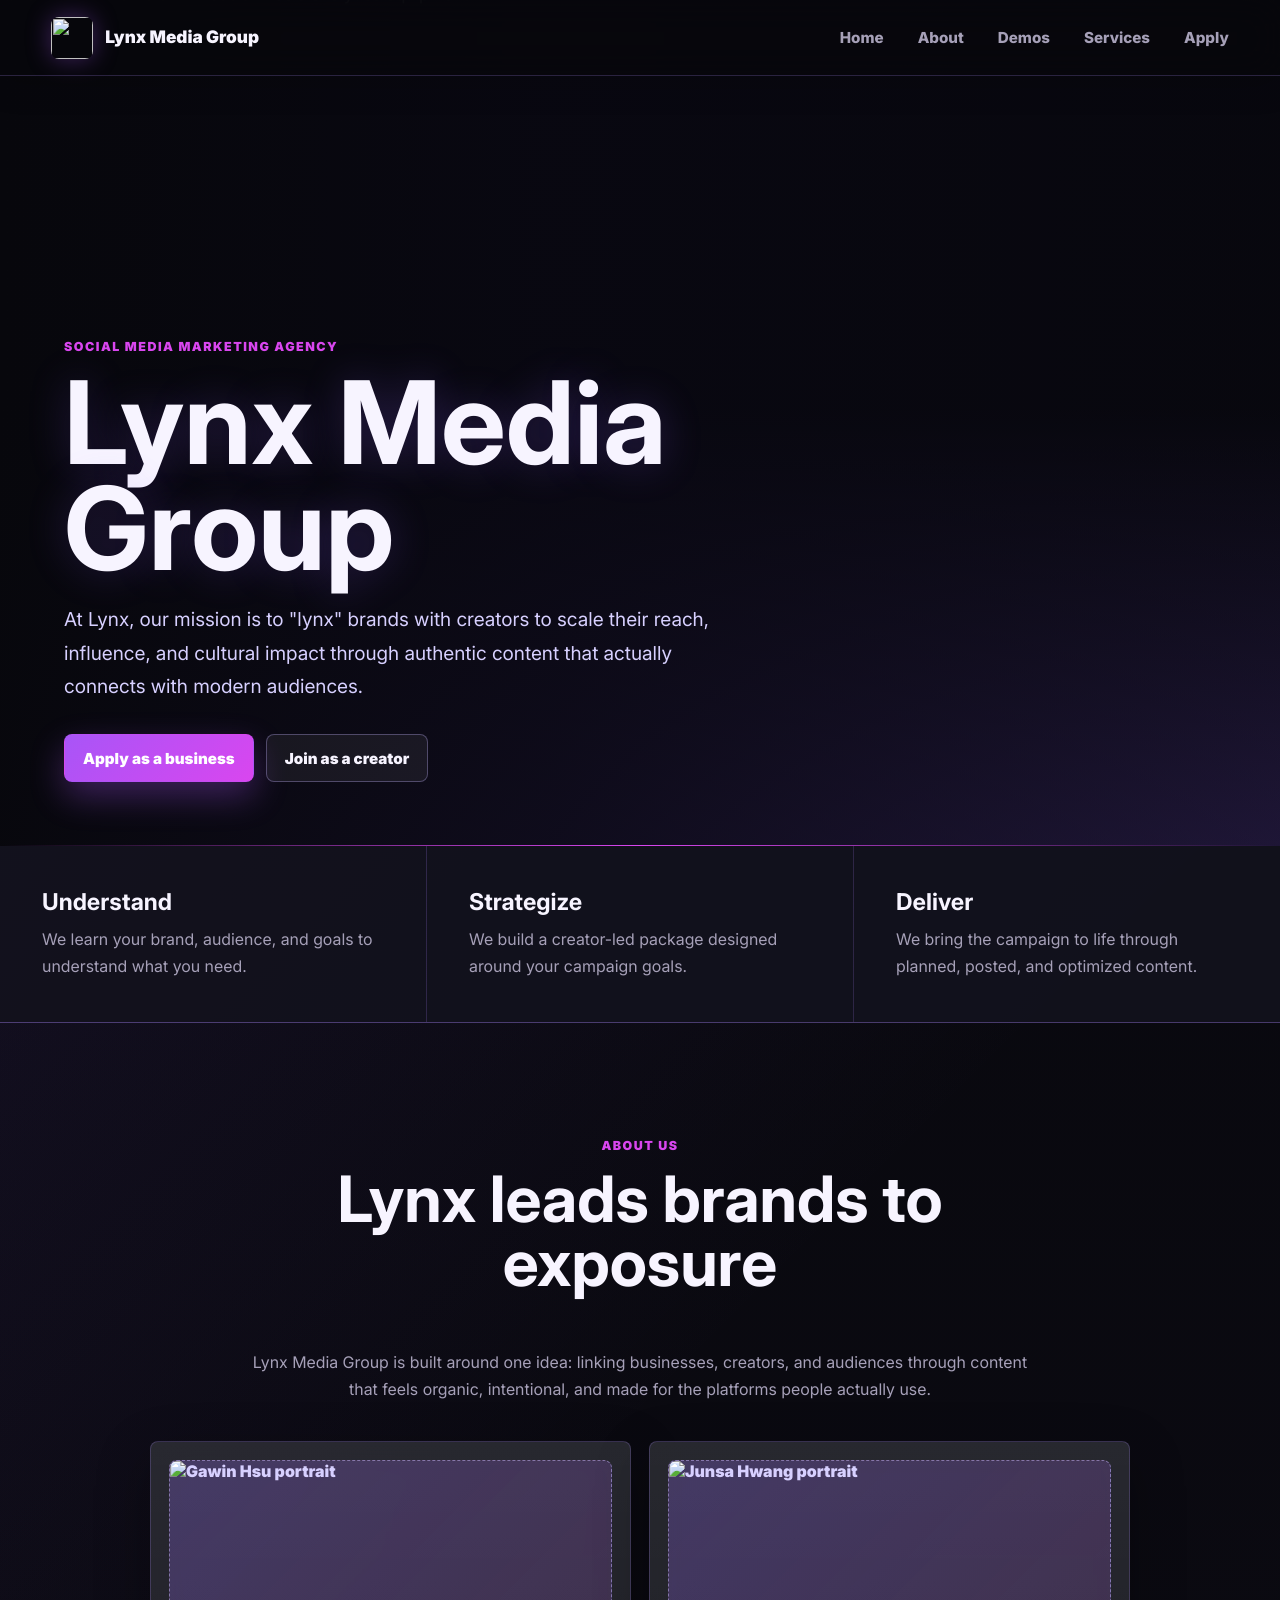
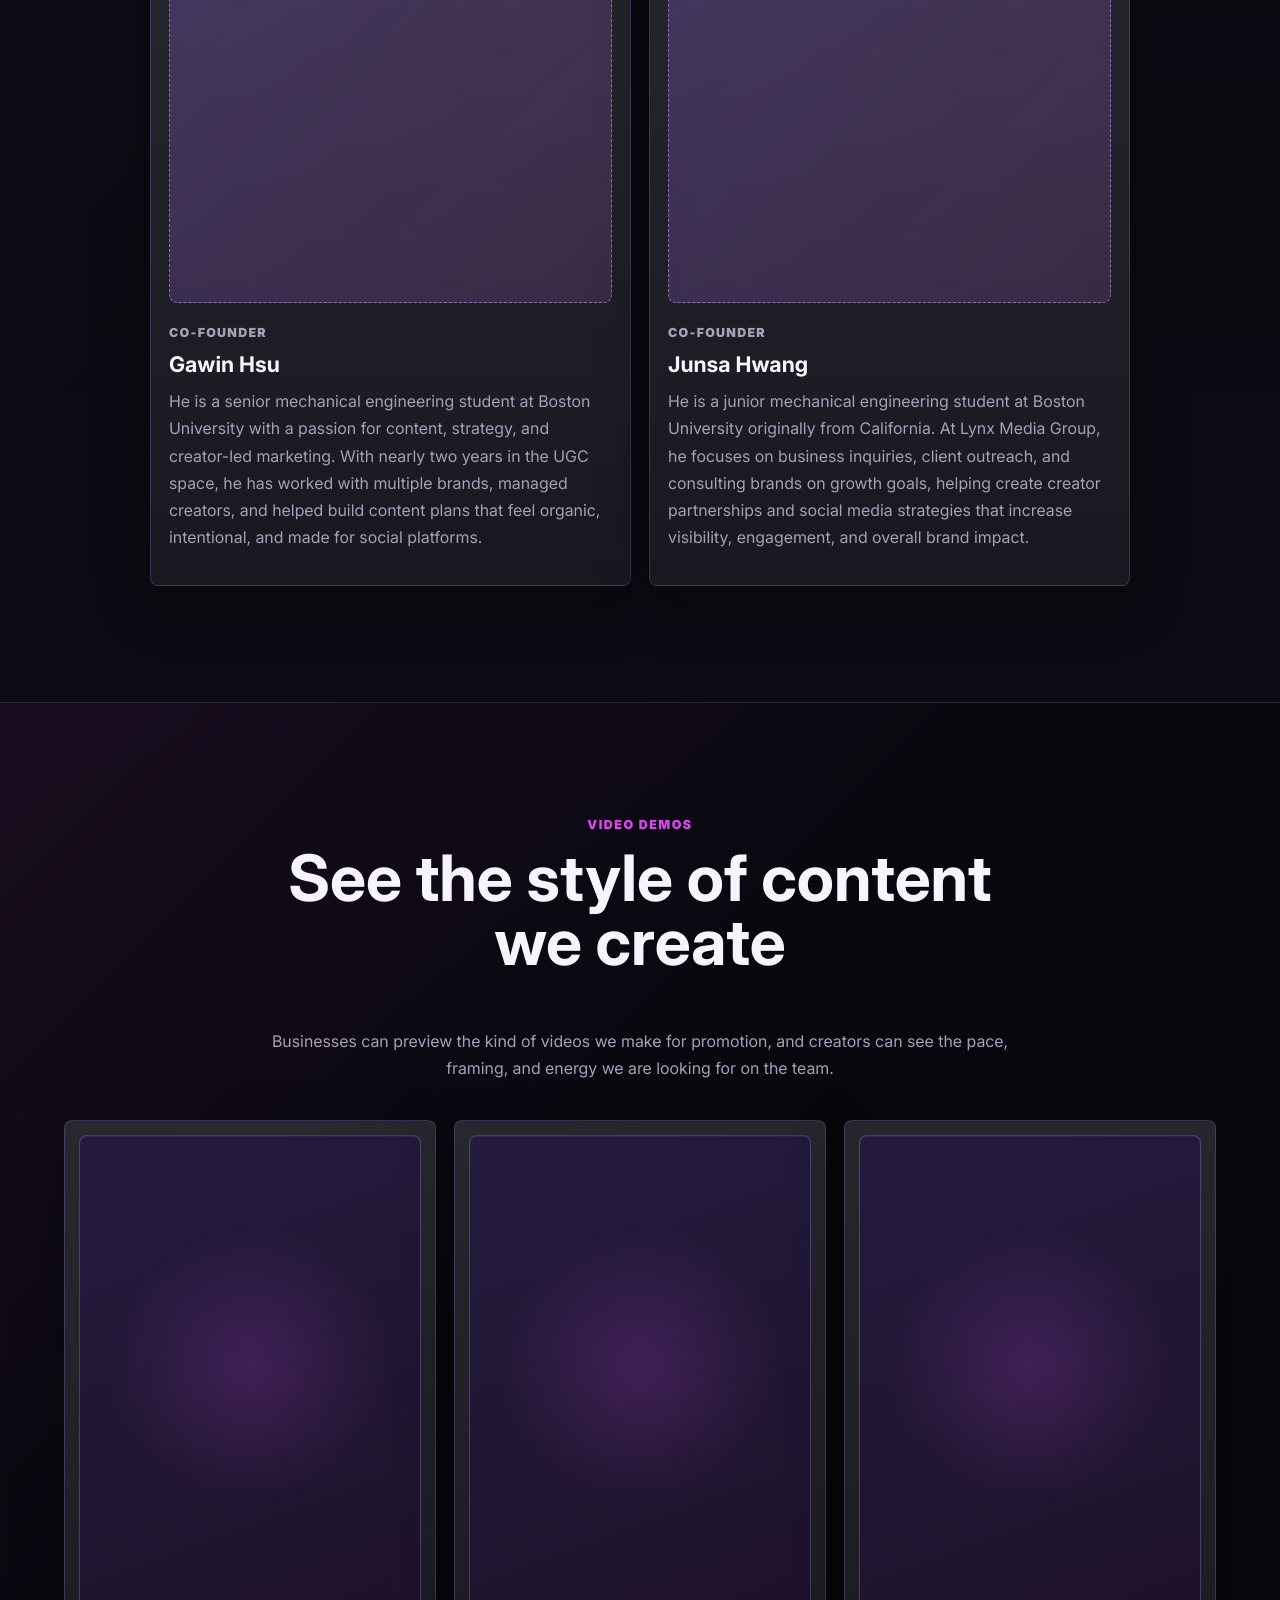
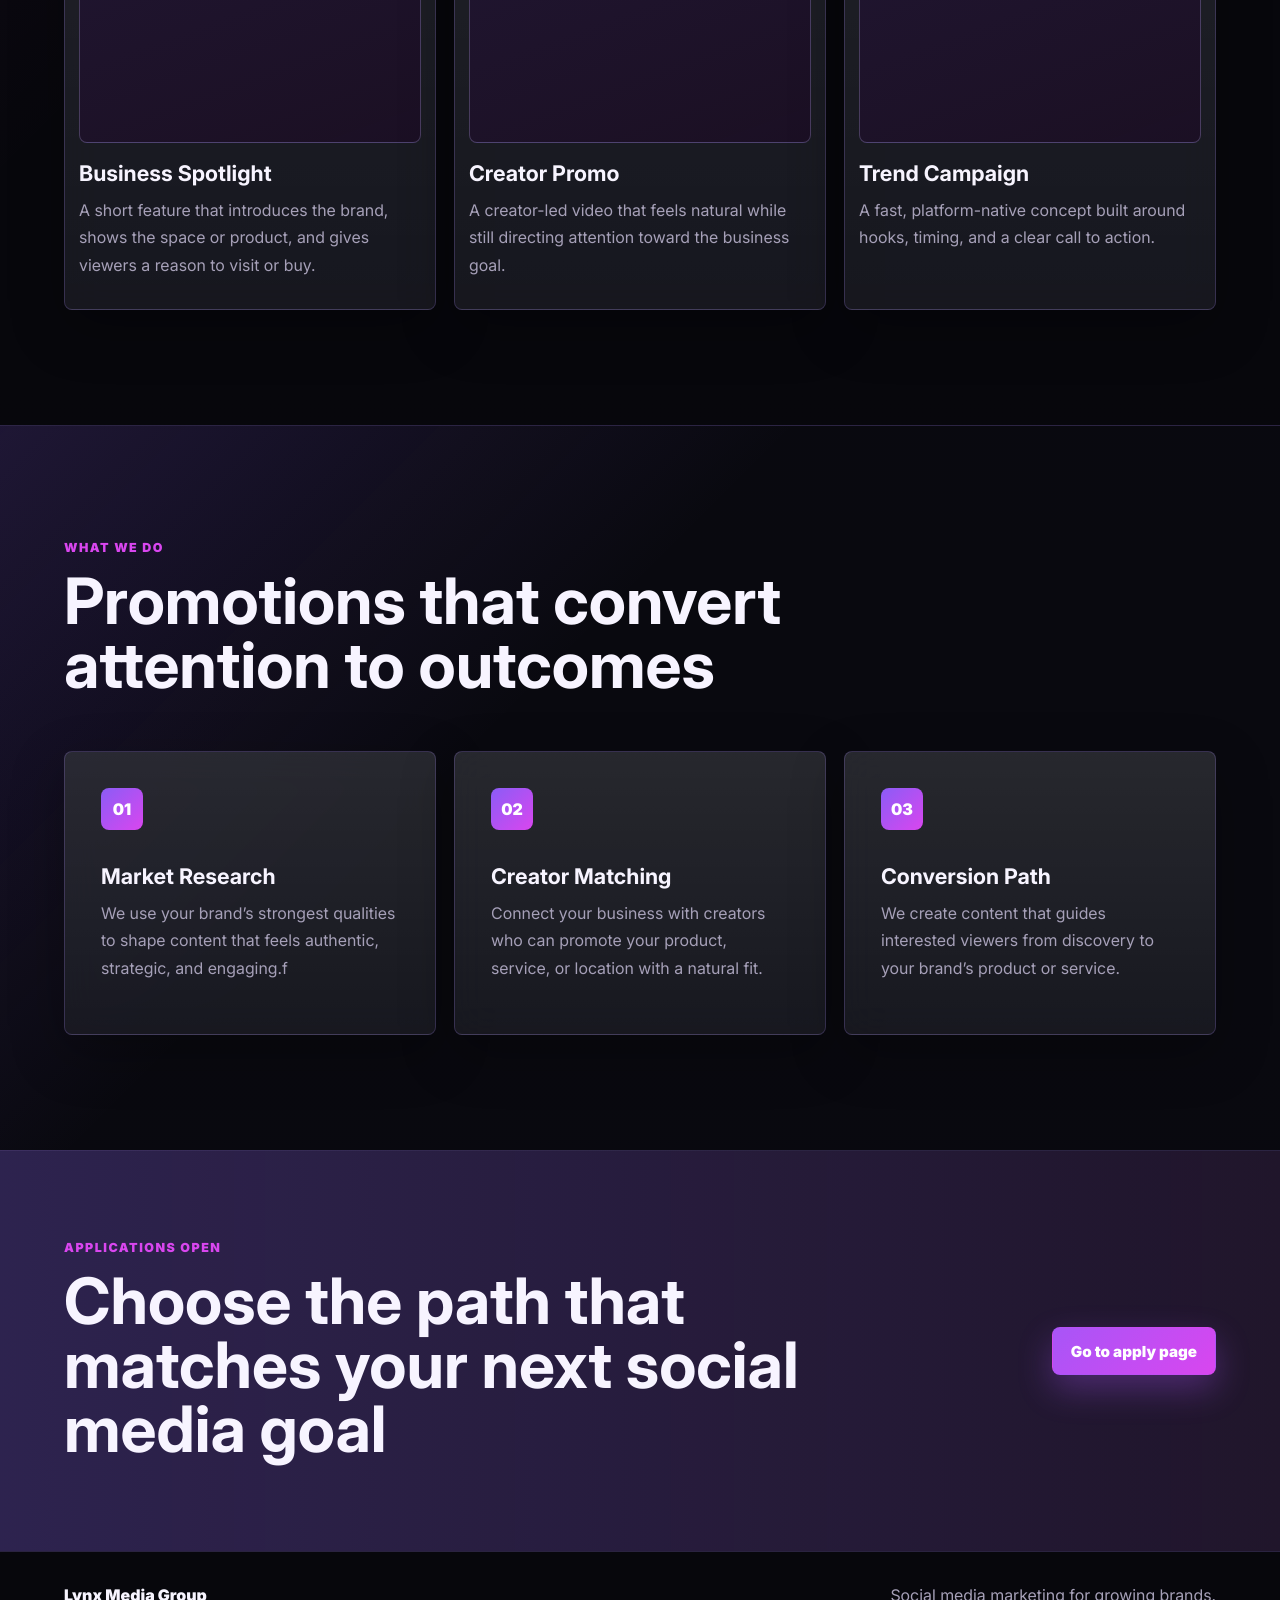
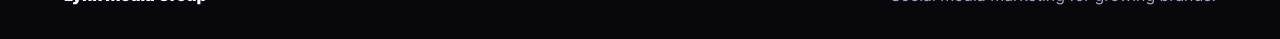
==== commit d6f9f6f3: "update 1" ====
--- a/index.html
+++ b/index.html
@@ -8,13 +8,13 @@
   <link rel="preconnect" href="https://fonts.googleapis.com">
   <link rel="preconnect" href="https://fonts.gstatic.com" crossorigin>
   <link href="https://fonts.googleapis.com/css2?family=Inter:wght@500;600;700;800;900&display=swap" rel="stylesheet">
-  <link rel="icon" type="image/svg+xml" href="imgs/lynx-link-logo.svg">
+  <link rel="icon" type="image/svg+xml" href="imgs/lynx-link-logo.png">
   <link rel="stylesheet" href="css/styles.css">
 </head>
 <body>
   <header class="site-header">
     <a class="brand" href="index.html" aria-label="Lynx Media Group home">
-      <img class="brand-logo" src="imgs/lynx-link-logo.svg" alt="">
+      <img class="brand-logo" src="imgs/lynx-link-logo.png" alt="">
       <span>Lynx Media Group</span>
     </a>
     <button class="nav-toggle" type="button" aria-label="Open navigation" aria-expanded="false"><span></span><span></span><span></span></button>
@@ -29,12 +29,12 @@
 
   <main>
     <section class="hero">
-      <img src="imgs/lynx-hero.png" alt="Modern content studio with social media analytics equipment" class="hero-image">
+      <img src="imgs/lynx-hero.jpg" fetchpriority="high" decoding="async" alt="Modern content studio with social media analytics equipment" class="hero-image">
       <div class="hero-overlay"></div>
       <div class="hero-copy">
         <p class="eyebrow">Social media marketing agency</p>
         <h1>Lynx Media Group</h1>
-        <p>A lynx is known for sharp sight and precise movement. We bring that same focus to your social media goals by linking your brand to the audience, creators, and content that move people to act.</p>
+        <p>At Lynx, our mission is to "lynx" brands with creators to scale their reach, influence, and cultural impact through authentic content that actually connects with modern audiences.</p>
         <div class="hero-actions">
           <a class="button primary" href="business-apply.html" target="_blank" rel="noopener noreferrer">Apply as a business</a>
           <a class="button secondary" href="creator-apply.html" target="_blank" rel="noopener noreferrer">Join as a creator</a>
@@ -43,66 +43,96 @@
     </section>
 
     <section class="stats-band reveal" aria-label="Agency highlights">
-      <div><strong>Focus</strong><span>Clear social goals, sharper messaging, and content built with intent.</span></div>
-      <div><strong>Connection</strong><span>Link your brand to the platforms, creators, and communities that matter.</span></div>
-      <div><strong>Momentum</strong><span>Consistent promotion that helps attention become measurable growth.</span></div>
+      <div><strong>Understand</strong><span>We learn your brand, audience, and goals to understand what you need.</span></div>
+      <div><strong>Strategize</strong><span>We build a creator-led package designed around your campaign goals.</span></div>
+      <div><strong>Deliver</strong><span>We bring the campaign to life through planned, posted, and optimized content.</span></div>
     </section>
 
     <section class="section about-section reveal" id="about">
       <div class="section-heading">
-        <p class="eyebrow">About us</p>
-        <h2>Lynx links us to the brands ready to be seen.</h2>
-        <p>Lynx Media Group is built around one idea: linking businesses, creators, and audiences through content that feels current, strategic, and made for the platforms people actually use.</p>
+        <h3 class="eyebrow">About us</h3>
+        <h2>Lynx leads brands to exposure</h2>
+        <p>Lynx Media Group is built around one idea: linking businesses, creators, and audiences through content that feels organic, intentional, and made for the platforms people actually use.</p>
       </div>
       <div class="founder-grid">
         <a class="about-card founder-card-link" href="https://www.instagram.com/gawinhsu/" target="_blank" rel="noopener noreferrer" aria-label="Open Gawin Hsu on Instagram">
-          <div class="photo-slot founder-photo gawin-photo"><img src="imgs/gawin-hsu.jpeg" alt="Gawin Hsu portrait"></div>
+          <div class="photo-slot founder-photo gawin-photo"><img src="imgs/gawin-hsu.jpg" loading="lazy" decoding="async" alt="Gawin Hsu portrait"></div>
           <p class="role-label">Co-founder</p>
           <h3>Gawin Hsu</h3>
-          <p>Gawin Hsu is a senior mechanical engineering student at Boston University from Pittsburg. He is part of the club tennis team, raced Ironman Texas 70.3 in 2026, and helps Lynx connect brands with creators and content that feels natural, sharp, and built for the way people actually scroll.</p>
+          <p>He is a senior mechanical engineering student at Boston University with a passion for content, strategy, and creator-led marketing. With nearly two years in the UGC space, he has worked with multiple brands, managed creators, and helped build content plans that feel organic, intentional, and made for social platforms.</p>
         </a>
         <a class="about-card founder-card-link" href="https://www.instagram.com/junsahwang/" target="_blank" rel="noopener noreferrer" aria-label="Open Junsa Hwang on Instagram">
-          <div class="photo-slot founder-photo junsa-photo"><img src="imgs/junsa-hwang.png" alt="Junsa Hwang portrait"></div>
+          <div class="photo-slot founder-photo junsa-photo"><img src="imgs/junsa-hwang.jpg" loading="lazy" decoding="async" alt="Junsa Hwang portrait"></div>
           <p class="role-label">Co-founder</p>
           <h3>Junsa Hwang</h3>
-          <p>Junsa Hwang is a junior mechanical engineering student at Boston University from California. At Lynx, he helps shape the strategy behind each campaign, connect businesses with the right creative direction, and turn social media goals into content plans that feel sharp and executable. Outside of Lynx, he likes tennis, the gym, and Pokemon cards, and he is racing Ironman California on October 18, 2026.</p>
+          <p>He is a junior mechanical engineering student at Boston University originally from California. At Lynx Media Group, he focuses on business inquiries, client outreach, and consulting brands on growth goals, helping create creator partnerships and social media strategies that increase visibility, engagement, and overall brand impact.</p>
         </a>
       </div>
     </section>
 
-    <section class="section demo-section reveal" id="demos">
-      <div class="section-heading">
-        <p class="eyebrow">Video demos</p>
-        <h2>See the style of content we create.</h2>
-        <p>Businesses can preview the kind of videos we make for promotion, and creators can see the pace, framing, and energy we are looking for on the team.</p>
+<section class="section demo-section reveal" id="demos">
+  <div class="section-heading">
+    <h3 class="eyebrow">Video demos</h3>
+    <h2>See the style of content we create</h2>
+    <p>Businesses can preview the kind of videos we make for promotion, and creators can see the pace, framing, and energy we are looking for on the team.</p>
+  </div>
+
+  <div class="video-grid">
+    <article class="video-card">
+      <div class="video-frame has-embed">
+        <iframe
+          data-src="https://www.youtube-nocookie.com/embed/oYroN6KecJo?playsinline=1&rel=0"
+          title="Lynx Media Group YouTube Shorts demo"
+          allow="encrypted-media; fullscreen; picture-in-picture"
+          referrerpolicy="strict-origin-when-cross-origin"
+          allowfullscreen>
+        </iframe>
       </div>
-      <div class="video-grid">
-        <article class="video-card">
-          <div class="video-frame has-embed"><iframe data-src="https://www.youtube-nocookie.com/embed/oYroN6KecJo?autoplay=1&mute=1&playsinline=1&rel=0" title="Lynx Media Group YouTube Shorts demo" allow="autoplay; encrypted-media; fullscreen; picture-in-picture" referrerpolicy="strict-origin-when-cross-origin" allowfullscreen></iframe><span class="scroll-play-label">Scroll to play</span></div>
-          <h3>Business Spotlight</h3><p>A short feature that introduces the brand, shows the space or product, and gives viewers a reason to visit or buy.</p>
-        </article>
-        <article class="video-card">
-          <div class="video-frame has-embed"><iframe data-src="https://www.instagram.com/reel/DLloiBesrzN/embed" title="Lynx Media Group Instagram Reel demo" allow="autoplay; encrypted-media; fullscreen; picture-in-picture" allowfullscreen></iframe><span class="scroll-play-label">Scroll to play</span></div>
-          <h3>Creator Promo</h3><p>A creator-led video that feels natural while still directing attention toward the business goal.</p>
-        </article>
-        <article class="video-card">
-          <div class="video-frame has-embed"><iframe data-src="https://www.tiktok.com/embed/v2/7531959111680937247?autoplay=1" title="Lynx Media Group TikTok creator demo" allow="autoplay; encrypted-media; fullscreen; picture-in-picture" allowfullscreen></iframe><span class="scroll-play-label">Scroll to play</span></div>
-          <h3>Trend Campaign</h3><p>A fast, platform-native concept built around hooks, timing, and a clear call to action.</p>
-        </article>
+      <h3>Business Spotlight</h3>
+      <p>A short feature that introduces the brand, shows the space or product, and gives viewers a reason to visit or buy.</p>
+    </article>
+
+    <article class="video-card">
+      <div class="video-frame has-embed">
+        <iframe
+          data-src="https://www.tiktok.com/player/v1/7624911594023161119?controls=1"
+          title="Lynx Media Group TikTok demo"
+          allow="encrypted-media; fullscreen; picture-in-picture"
+          referrerpolicy="strict-origin-when-cross-origin"
+          allowfullscreen>
+        </iframe>
       </div>
-    </section>
+      <h3>Creator Promo</h3>
+      <p>A creator-led video that feels natural while still directing attention toward the business goal.</p>
+    </article>
+
+    <article class="video-card">
+      <div class="video-frame has-embed">
+        <iframe
+          data-src="https://www.tiktok.com/player/v1/7531959111680937247?controls=1"
+          title="Lynx Media Group TikTok creator demo"
+          allow="encrypted-media; fullscreen; picture-in-picture"
+          referrerpolicy="strict-origin-when-cross-origin"
+          allowfullscreen>
+        </iframe>
+      </div>
+      <h3>Trend Campaign</h3>
+      <p>A fast, platform-native concept built around hooks, timing, and a clear call to action.</p>
+    </article>
+  </div>
+</section>
 
     <section class="section services-section reveal" id="services">
-      <div class="section-heading left"><p class="eyebrow">What we do</p><h2>Promotion that links attention to outcomes.</h2></div>
+      <div class="section-heading left"><h3 class="eyebrow">What we do</h3><h2>Promotions that convert attention to outcomes</h2></div>
       <div class="service-list">
-        <article><span>01</span><h3>Content Campaigns</h3><p>Launchable ideas, post concepts, caption angles, and promotion calendars built around the result you want from social media.</p></article>
+        <article><span>01</span><h3>Market Research</h3><p>We use your brand’s strongest qualities to shape content that feels authentic, strategic, and engaging.f</p></article>
         <article><span>02</span><h3>Creator Matching</h3><p>Connect your business with creators who can promote your product, service, or location with a natural fit.</p></article>
-        <article><span>03</span><h3>Account Growth</h3><p>Improve consistency, messaging, and audience targeting so your pages support real growth goals.</p></article>
+        <article><span>03</span><h3>Conversion Path</h3><p>We create content that guides interested viewers from discovery to your brand’s product or service.</p></article>
       </div>
     </section>
 
     <section class="cta-section reveal">
-      <div><p class="eyebrow">Applications open</p><h2>Choose the path that matches your next social media goal.</h2></div>
+      <div><p class="eyebrow">Applications open</p><h2>Choose the path that matches your next social media goal</h2></div>
       <a class="button primary" href="apply.html">Go to apply page</a>
     </section>
   </main>
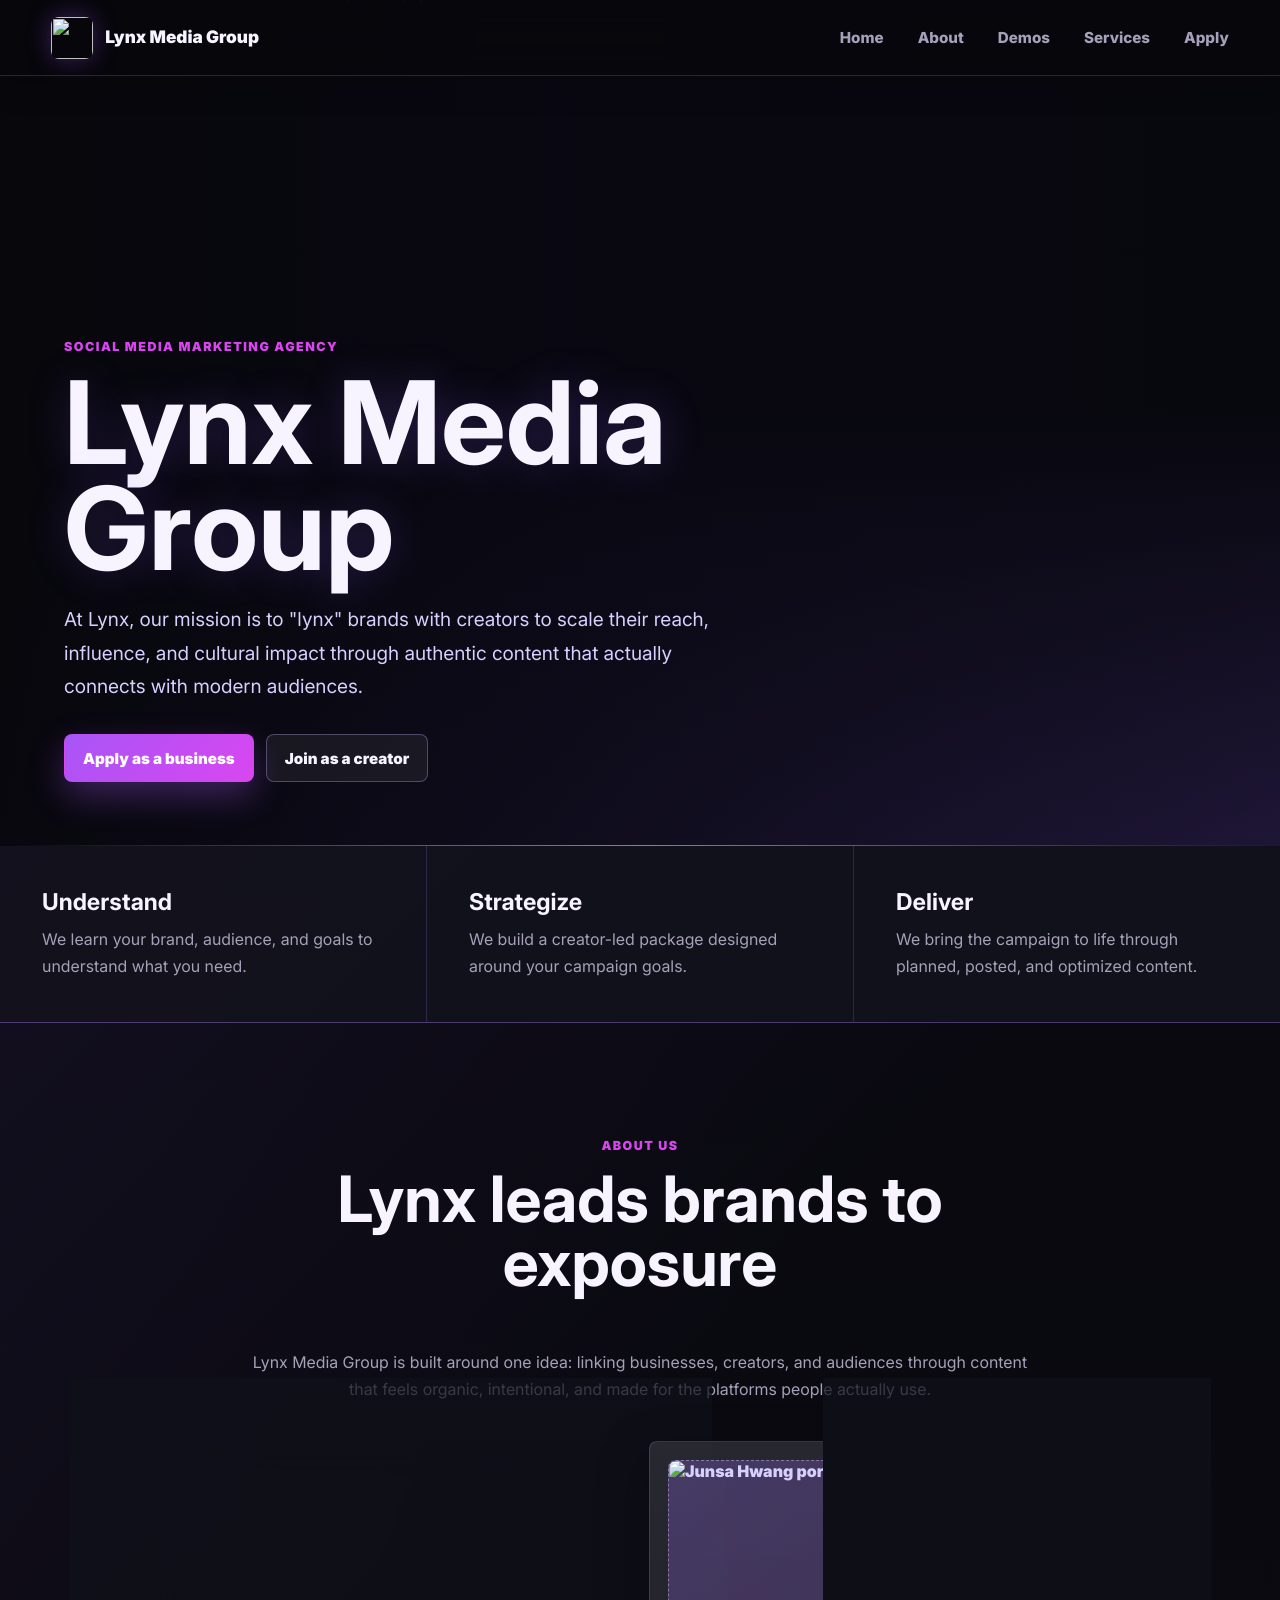
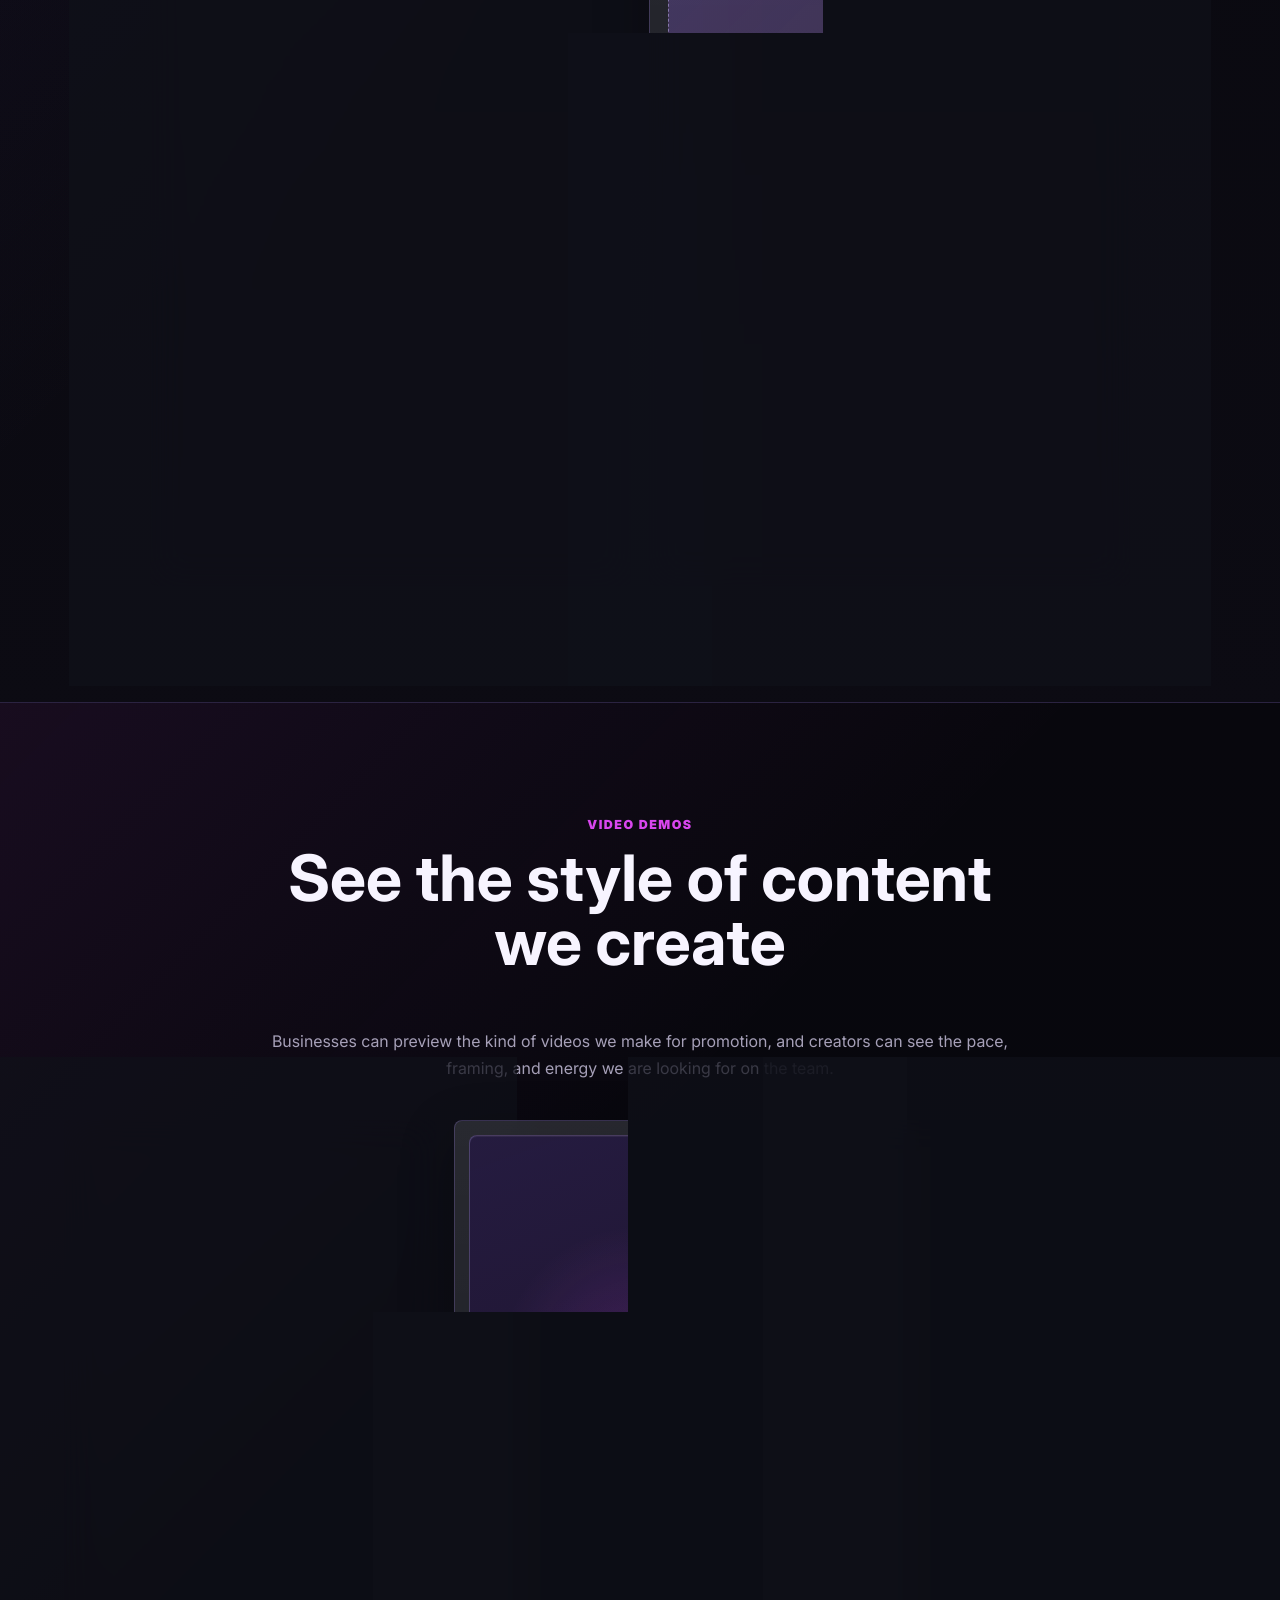
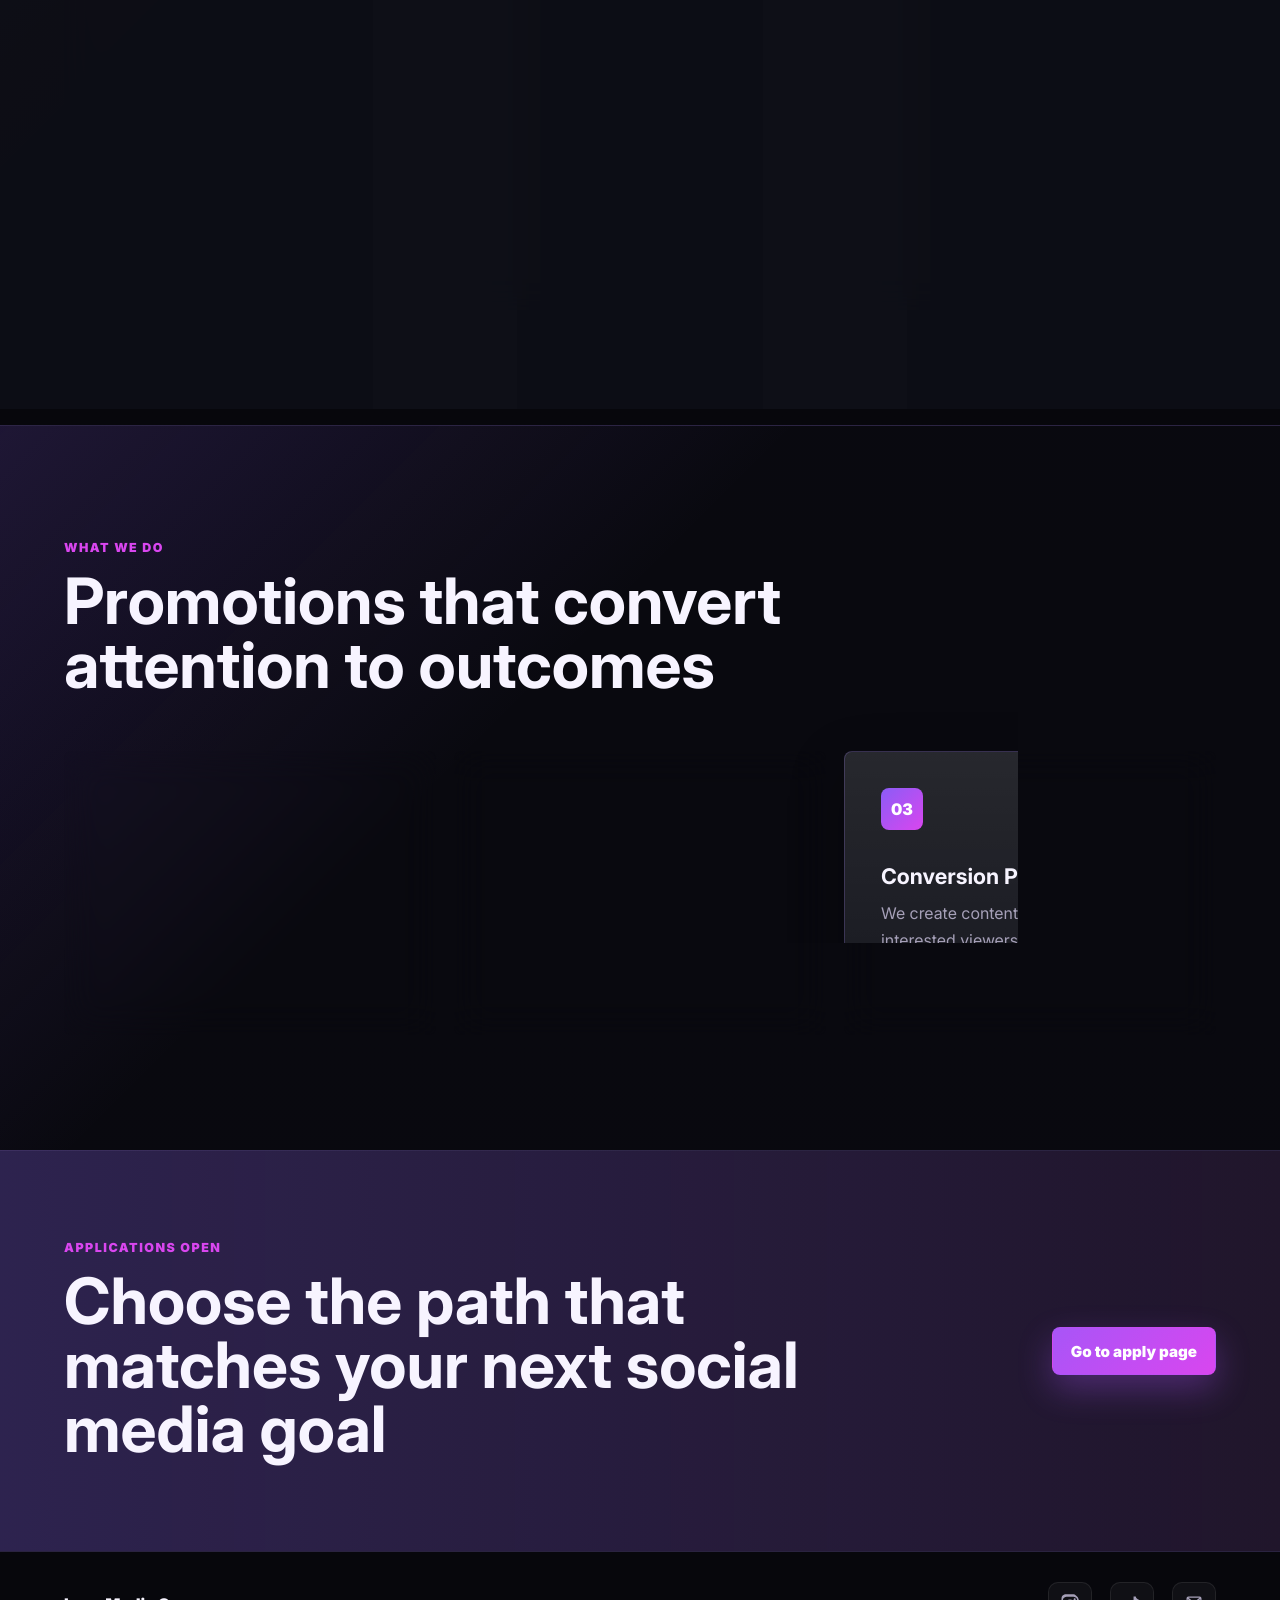
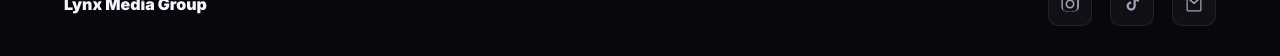
==== commit 7b16f0b5: "contact icons" ====
--- a/index.html
+++ b/index.html
@@ -54,15 +54,21 @@
         <h2>Lynx leads brands to exposure</h2>
         <p>Lynx Media Group is built around one idea: linking businesses, creators, and audiences through content that feels organic, intentional, and made for the platforms people actually use.</p>
       </div>
+
       <div class="founder-grid">
         <a class="about-card founder-card-link" href="https://www.instagram.com/gawinhsu/" target="_blank" rel="noopener noreferrer" aria-label="Open Gawin Hsu on Instagram">
-          <div class="photo-slot founder-photo gawin-photo"><img src="imgs/gawin-hsu.jpg" loading="lazy" decoding="async" alt="Gawin Hsu portrait"></div>
+          <div class="photo-slot founder-photo gawin-photo">
+            <img src="imgs/gawin-hsu.jpg" loading="lazy" decoding="async" alt="Gawin Hsu portrait">
+          </div>
           <p class="role-label">Co-founder</p>
           <h3>Gawin Hsu</h3>
           <p>He is a senior mechanical engineering student at Boston University with a passion for content, strategy, and creator-led marketing. With nearly two years in the UGC space, he has worked with multiple brands, managed creators, and helped build content plans that feel organic, intentional, and made for social platforms.</p>
         </a>
+
         <a class="about-card founder-card-link" href="https://www.instagram.com/junsahwang/" target="_blank" rel="noopener noreferrer" aria-label="Open Junsa Hwang on Instagram">
-          <div class="photo-slot founder-photo junsa-photo"><img src="imgs/junsa-hwang.jpg" loading="lazy" decoding="async" alt="Junsa Hwang portrait"></div>
+          <div class="photo-slot founder-photo junsa-photo">
+            <img src="imgs/junsa-hwang.jpg" loading="lazy" decoding="async" alt="Junsa Hwang portrait">
+          </div>
           <p class="role-label">Co-founder</p>
           <h3>Junsa Hwang</h3>
           <p>He is a junior mechanical engineering student at Boston University originally from California. At Lynx Media Group, he focuses on business inquiries, client outreach, and consulting brands on growth goals, helping create creator partnerships and social media strategies that increase visibility, engagement, and overall brand impact.</p>
@@ -70,73 +76,118 @@
       </div>
     </section>
 
-<section class="section demo-section reveal" id="demos">
-  <div class="section-heading">
-    <h3 class="eyebrow">Video demos</h3>
-    <h2>See the style of content we create</h2>
-    <p>Businesses can preview the kind of videos we make for promotion, and creators can see the pace, framing, and energy we are looking for on the team.</p>
-  </div>
+    <section class="section demo-section reveal" id="demos">
+      <div class="section-heading">
+        <h3 class="eyebrow">Video demos</h3>
+        <h2>See the style of content we create</h2>
+        <p>Businesses can preview the kind of videos we make for promotion, and creators can see the pace, framing, and energy we are looking for on the team.</p>
+      </div>
 
-  <div class="video-grid">
-    <article class="video-card">
-      <div class="video-frame has-embed">
-        <iframe
-          data-src="https://www.youtube-nocookie.com/embed/oYroN6KecJo?playsinline=1&rel=0"
-          title="Lynx Media Group YouTube Shorts demo"
-          allow="encrypted-media; fullscreen; picture-in-picture"
-          referrerpolicy="strict-origin-when-cross-origin"
-          allowfullscreen>
-        </iframe>
+      <div class="video-grid">
+        <article class="video-card">
+          <div class="video-frame has-embed">
+            <iframe
+              data-src="https://www.youtube-nocookie.com/embed/oYroN6KecJo?playsinline=1&rel=0"
+              title="Lynx Media Group YouTube Shorts demo"
+              allow="encrypted-media; fullscreen; picture-in-picture"
+              referrerpolicy="strict-origin-when-cross-origin"
+              allowfullscreen>
+            </iframe>
+          </div>
+          <h3>Business Spotlight</h3>
+          <p>A short feature that introduces the brand, shows the space or product, and gives viewers a reason to visit or buy.</p>
+        </article>
+
+        <article class="video-card">
+          <div class="video-frame has-embed">
+            <iframe
+              data-src="https://www.tiktok.com/player/v1/7624911594023161119?controls=1"
+              title="Lynx Media Group TikTok demo"
+              allow="encrypted-media; fullscreen; picture-in-picture"
+              referrerpolicy="strict-origin-when-cross-origin"
+              allowfullscreen>
+            </iframe>
+          </div>
+          <h3>Creator Promo</h3>
+          <p>A creator-led video that feels natural while still directing attention toward the business goal.</p>
+        </article>
+
+        <article class="video-card">
+          <div class="video-frame has-embed">
+            <iframe
+              data-src="https://www.tiktok.com/player/v1/7531959111680937247?controls=1"
+              title="Lynx Media Group TikTok creator demo"
+              allow="encrypted-media; fullscreen; picture-in-picture"
+              referrerpolicy="strict-origin-when-cross-origin"
+              allowfullscreen>
+            </iframe>
+          </div>
+          <h3>Trend Campaign</h3>
+          <p>A fast, platform-native concept built around hooks, timing, and a clear call to action.</p>
+        </article>
       </div>
-      <h3>Business Spotlight</h3>
-      <p>A short feature that introduces the brand, shows the space or product, and gives viewers a reason to visit or buy.</p>
-    </article>
-
-    <article class="video-card">
-      <div class="video-frame has-embed">
-        <iframe
-          data-src="https://www.tiktok.com/player/v1/7624911594023161119?controls=1"
-          title="Lynx Media Group TikTok demo"
-          allow="encrypted-media; fullscreen; picture-in-picture"
-          referrerpolicy="strict-origin-when-cross-origin"
-          allowfullscreen>
-        </iframe>
-      </div>
-      <h3>Creator Promo</h3>
-      <p>A creator-led video that feels natural while still directing attention toward the business goal.</p>
-    </article>
-
-    <article class="video-card">
-      <div class="video-frame has-embed">
-        <iframe
-          data-src="https://www.tiktok.com/player/v1/7531959111680937247?controls=1"
-          title="Lynx Media Group TikTok creator demo"
-          allow="encrypted-media; fullscreen; picture-in-picture"
-          referrerpolicy="strict-origin-when-cross-origin"
-          allowfullscreen>
-        </iframe>
-      </div>
-      <h3>Trend Campaign</h3>
-      <p>A fast, platform-native concept built around hooks, timing, and a clear call to action.</p>
-    </article>
-  </div>
-</section>
+    </section>
 
     <section class="section services-section reveal" id="services">
-      <div class="section-heading left"><h3 class="eyebrow">What we do</h3><h2>Promotions that convert attention to outcomes</h2></div>
+      <div class="section-heading left">
+        <h3 class="eyebrow">What we do</h3>
+        <h2>Promotions that convert attention to outcomes</h2>
+      </div>
+
       <div class="service-list">
-        <article><span>01</span><h3>Market Research</h3><p>We use your brand’s strongest qualities to shape content that feels authentic, strategic, and engaging.f</p></article>
-        <article><span>02</span><h3>Creator Matching</h3><p>Connect your business with creators who can promote your product, service, or location with a natural fit.</p></article>
-        <article><span>03</span><h3>Conversion Path</h3><p>We create content that guides interested viewers from discovery to your brand’s product or service.</p></article>
+        <article>
+          <span>01</span>
+          <h3>Market Research</h3>
+          <p>We use your brand’s strongest qualities to shape content that feels authentic, strategic, and engaging.</p>
+        </article>
+
+        <article>
+          <span>02</span>
+          <h3>Creator Matching</h3>
+          <p>Connect your business with creators who can promote your product, service, or location with a natural fit.</p>
+        </article>
+
+        <article>
+          <span>03</span>
+          <h3>Conversion Path</h3>
+          <p>We create content that guides interested viewers from discovery to your brand’s product or service.</p>
+        </article>
       </div>
     </section>
 
     <section class="cta-section reveal">
-      <div><p class="eyebrow">Applications open</p><h2>Choose the path that matches your next social media goal</h2></div>
+      <div>
+        <p class="eyebrow">Applications open</p>
+        <h2>Choose the path that matches your next social media goal</h2>
+      </div>
       <a class="button primary" href="apply.html">Go to apply page</a>
     </section>
   </main>
-  <footer><span>Lynx Media Group</span><span>Social media marketing for growing brands.</span></footer>
+
+<footer>
+  <span>Lynx Media Group</span>
+
+  <div class="footer-links">
+  <a href="https://www.instagram.com/lynxmediagroup/" target="_blank" rel="noopener noreferrer" aria-label="Instagram">
+    <svg xmlns="http://www.w3.org/2000/svg" viewBox="0 0 448 512" fill="currentColor">
+      <path d="M224.1 141c-63.6 0-114.9 51.3-114.9 114.9S160.5 370.8 224.1 370.8 339 319.5 339 255.9 287.7 141 224.1 141zm0 189.6c-41.3 0-74.7-33.4-74.7-74.7s33.4-74.7 74.7-74.7 74.7 33.4 74.7 74.7-33.4 74.7-74.7 74.7zm146.4-194.3c0 14.9-12 26.9-26.9 26.9-14.9 0-26.9-12-26.9-26.9 0-14.9 12-26.9 26.9-26.9 14.9 0 26.9 12 26.9 26.9zm76.1 27.3c-1.7-35.3-9.7-66.7-35.5-92.5S354.9 7.7 319.6 6C283.4 4 164.7 4 128.5 6 93.2 7.7 61.8 15.7 36 41.5S7.7 93.2 6 128.5C4 164.7 4 283.4 6 319.6c1.7 35.3 9.7 66.7 35.5 92.5s57.2 33.8 92.5 35.5c36.2 2 154.9 2 191.1 0 35.3-1.7 66.7-9.7 92.5-35.5s33.8-57.2 35.5-92.5c2-36.2 2-154.9 0-191.1zM398.8 388c-7.8 19.6-22.9 34.7-42.5 42.5-29.4 11.7-99.2 9-132.2 9s-102.9 2.6-132.2-9c-19.6-7.8-34.7-22.9-42.5-42.5-11.7-29.4-9-99.2-9-132.2s-2.6-102.9 9-132.2c7.8-19.6 22.9-34.7 42.5-42.5 29.4-11.7 99.2-9 132.2-9s102.9-2.6 132.2 9c19.6 7.8 34.7 22.9 42.5 42.5 11.7 29.4 9 99.2 9 132.2s2.7 102.9-9 132.2z"/>
+    </svg>
+  </a>
+
+    <a href="https://www.tiktok.com/@lynxmediagroup" target="_blank" rel="noopener noreferrer" aria-label="TikTok">
+      <svg xmlns="http://www.w3.org/2000/svg" viewBox="0 0 24 24" fill="currentColor">
+        <path d="M16.5 3c.37 1.92 1.91 3.46 3.83 3.83v2.52a6.33 6.33 0 01-3.83-1.28v6.43A5.5 5.5 0 1111 9v2.65a2.85 2.85 0 102.85 2.85V3h2.65z"/>
+      </svg>
+    </a>
+
+    <a href="mailto:lynxmedianetwork@gmail.com" target="_blank" rel="noopener noreferrer" aria-label="Email">
+      <svg xmlns="http://www.w3.org/2000/svg" viewBox="0 0 24 24" fill="currentColor">
+        <path d="M3 5.25A2.25 2.25 0 015.25 3h13.5A2.25 2.25 0 0121 5.25v13.5A2.25 2.25 0 0118.75 21H5.25A2.25 2.25 0 013 18.75V5.25zm2.4-.75L12 10.02 18.6 4.5H5.4zm13.35 15a.75.75 0 00.75-.75V6.08l-7.02 5.87a.75.75 0 01-.96 0L4.5 6.08v12.67c0 .41.34.75.75.75h13.5z"/>
+      </svg>
+    </a>
+  </div>
+</footer>
+
   <script src="app.js"></script>
 </body>
-</html>
+</html>
--- a/css/styles.css
+++ b/css/styles.css
@@ -7,6 +7,59 @@
 .section{padding:clamp(70px,9vw,120px) clamp(18px,5vw,72px)}.section-heading{max-width:800px;margin-bottom:38px}.section-heading:not(.left){margin-left:auto;margin-right:auto;text-align:center}.section-heading h2,.apply-hero h1,.cta-section h2,.panel-heading h2,.form-hero h1{color:var(--text);font-size:clamp(2.2rem,5vw,4.6rem);line-height:1;letter-spacing:0}.founder-grid{display:grid;grid-template-columns:repeat(2,minmax(0,1fr));gap:18px;max-width:980px;margin:0 auto}.about-card,.video-card,.service-list article,.apply-choice,.application-panel{border:1px solid var(--line);border-radius:8px;background:linear-gradient(180deg,rgba(255,255,255,.105),rgba(255,255,255,.045)),rgba(16,17,26,.72);box-shadow:var(--shadow-soft);backdrop-filter:blur(18px)}.about-card{padding:18px;transition:transform .45s var(--ease),border-color .45s var(--ease),box-shadow .45s var(--ease),background .45s var(--ease)}.founder-card-link{color:inherit;text-decoration:none;cursor:pointer}.about-card:hover,.video-card:hover,.service-list article:hover,.apply-choice:hover,.application-panel:hover{transform:translateY(-7px);border-color:rgba(217,70,239,.62);box-shadow:0 32px 90px rgba(139,92,246,.2),0 18px 50px rgba(0,0,0,.3)}.photo-slot{aspect-ratio:4/3;display:grid;place-items:center;margin-bottom:20px;border:1px dashed rgba(196,181,253,.52);border-radius:8px;background:linear-gradient(135deg,rgba(139,92,246,.24),rgba(217,70,239,.11)),rgba(255,255,255,.04);color:var(--soft);font-weight:900;overflow:hidden;transition:border-color .45s var(--ease),transform .45s var(--ease)}.photo-slot img{width:100%;height:100%;display:block;object-fit:cover;transition:transform .65s var(--ease),filter .65s var(--ease)}.founder-photo{aspect-ratio:1/1}.about-card:hover .photo-slot img{transform:scale(1.045);filter:saturate(1.06) contrast(1.03)}.gawin-photo img{object-position:center 28%}.junsa-photo img{object-position:center 34%}.about-card h3,.video-card h3,.service-list h3{margin-bottom:10px;font-size:1.35rem}.role-label{margin-bottom:8px;color:var(--purple-hot);font-size:.78rem;font-weight:900;letter-spacing:.1em;text-transform:uppercase}
 .demo-section{position:relative;background:linear-gradient(135deg,rgba(217,70,239,.08),transparent 42%),rgba(7,7,12,.66);border-top:1px solid var(--line)}.video-grid{display:grid;grid-template-columns:repeat(3,1fr);gap:18px}.video-card{padding:14px;transition:transform .45s var(--ease),border-color .45s var(--ease),box-shadow .45s var(--ease),background .45s var(--ease)}.video-card p{color:var(--muted);line-height:1.7}.video-frame{position:relative;aspect-ratio:9/16;display:grid;place-items:center;margin-bottom:18px;overflow:hidden;border:1px solid rgba(196,181,253,.26);border-radius:8px;background:linear-gradient(160deg,rgba(139,92,246,.2),rgba(217,70,239,.08)),radial-gradient(circle at 50% 38%,rgba(217,70,239,.18),transparent 34%),#0b0b12;box-shadow:inset 0 1px 0 rgba(255,255,255,.06);transition:border-color .45s var(--ease),box-shadow .45s var(--ease),transform .45s var(--ease)}.video-frame:before{content:"";position:absolute;width:68px;height:68px;border-radius:50%;background:linear-gradient(135deg,var(--purple-strong),var(--purple-hot));box-shadow:0 0 42px rgba(217,70,239,.36)}.video-frame:after{content:"";position:absolute;border-left:18px solid #fff;border-top:12px solid transparent;border-bottom:12px solid transparent;transform:translateX(3px)}.video-frame.has-embed:before,.video-frame.has-embed:after,.video-frame.is-playing:before,.video-frame.is-playing:after{display:none}.video-frame span{position:absolute;left:16px;bottom:16px;z-index:1;color:var(--soft);font-weight:900}.video-frame iframe,.video-frame video{position:absolute;inset:0;width:100%;height:100%;border:0;object-fit:cover}.scroll-play-label{left:50%;bottom:18px;transform:translateX(-50%);padding:8px 12px;border:1px solid rgba(196,181,253,.28);border-radius:999px;background:rgba(7,7,12,.72);backdrop-filter:blur(12px);white-space:nowrap}.video-frame.is-playing .scroll-play-label{display:none}
 .services-section{background:linear-gradient(135deg,rgba(139,92,246,.16),transparent 40%),rgba(10,10,17,.74);border-top:1px solid var(--line);border-bottom:1px solid var(--line)}.service-list{display:grid;grid-template-columns:repeat(3,1fr);gap:18px}.service-list article{min-height:280px;padding:clamp(24px,4vw,36px);transition:transform .45s var(--ease),border-color .45s var(--ease),box-shadow .45s var(--ease),background .45s var(--ease)}.service-list span{display:inline-grid;place-items:center;width:42px;height:42px;margin-bottom:34px;color:#fff;background:linear-gradient(135deg,var(--purple),var(--purple-hot));border-radius:8px;font-weight:900;transition:transform .45s var(--ease),box-shadow .45s var(--ease)}.service-list article:hover span{transform:rotate(-3deg) scale(1.05);box-shadow:0 14px 30px rgba(168,85,247,.24)}.cta-section{display:flex;align-items:center;justify-content:space-between;gap:28px;padding:clamp(48px,7vw,90px) clamp(18px,5vw,72px);background:linear-gradient(90deg,rgba(139,92,246,.24),rgba(217,70,239,.08)),var(--panel)}.cta-section h2{max-width:860px;margin-bottom:0}
-.apply-hero,.form-hero{min-height:58vh;display:flex;align-items:flex-end;padding:140px clamp(18px,5vw,72px) 54px;color:var(--text);background:linear-gradient(120deg,rgba(7,7,12,.98),rgba(17,13,31,.9)),url("../imgs/lynx-hero.png") center/cover}.apply-hero h1,.form-hero h1{max-width:940px}.apply-choice-grid,.application-grid{display:grid;grid-template-columns:repeat(2,1fr);gap:20px;padding:clamp(42px,6vw,80px) clamp(18px,5vw,72px)}.apply-choice{position:relative;min-height:410px;display:flex;flex-direction:column;align-items:flex-start;padding:clamp(26px,4vw,44px);overflow:hidden;transition:transform .45s var(--ease),border-color .45s var(--ease),box-shadow .45s var(--ease),background .45s var(--ease)}.apply-choice:after{content:"";position:absolute;right:-54px;bottom:-74px;width:230px;height:230px;border:1px solid rgba(217,70,239,.28);border-radius:50%;transition:transform .65s var(--ease),border-color .45s var(--ease)}.apply-choice:hover:after{transform:scale(1.08) translate(-12px,-10px);border-color:rgba(217,70,239,.46)}.apply-choice h2{max-width:560px;margin-bottom:18px;color:var(--text);font-size:clamp(2.2rem,4vw,4rem);line-height:1}.apply-choice .button{margin-top:auto}.business-choice{background:linear-gradient(180deg,rgba(255,255,255,.12),rgba(255,255,255,.055)),var(--panel)}.creator-choice,.creator-panel{background:linear-gradient(135deg,rgba(139,92,246,.42),rgba(217,70,239,.12)),var(--panel-2)}.choice-number{margin-bottom:34px;color:var(--purple-hot);font-size:.86rem;font-weight:900}.application-panel{padding:clamp(22px,4vw,38px);transition:transform .45s var(--ease),border-color .45s var(--ease),box-shadow .45s var(--ease),background .45s var(--ease)}.business-form-hero{background:linear-gradient(120deg,rgba(7,7,12,.98),rgba(30,20,56,.86)),url("../imgs/lynx-hero.png") center/cover}.creator-form-hero{background:linear-gradient(120deg,rgba(7,7,12,.98),rgba(76,29,149,.62)),url("../imgs/lynx-hero.png") center/cover}.form-hero h1{margin-bottom:18px;font-size:clamp(2.6rem,6vw,5.6rem);line-height:.98}.single-form-section{display:grid;place-items:start center;padding:clamp(42px,6vw,80px) clamp(18px,5vw,72px)}.single-form-section .application-panel{width:min(780px,100%)}.panel-heading h2{margin-bottom:16px;font-size:clamp(2rem,4vw,3.5rem)}.apply-form{display:grid;gap:18px;margin-top:30px}.apply-form label{display:grid;gap:8px;color:var(--text);font-weight:900}.apply-form input,.apply-form textarea{width:100%;border:1px solid var(--line);border-radius:8px;padding:14px 15px;color:var(--text);background:rgba(255,255,255,.06);font:inherit;font-weight:600;outline:none;transition:border-color .32s var(--ease),box-shadow .32s var(--ease),background .32s var(--ease)}.apply-form input:focus,.apply-form textarea:focus{border-color:rgba(217,70,239,.8);box-shadow:0 0 0 4px rgba(139,92,246,.17);background:rgba(255,255,255,.09)}.apply-form textarea{resize:vertical}.form-message{margin:0;color:var(--purple-hot);font-weight:900}.form-message.error{color:#fb7185}.apply-form button:disabled{cursor:wait;opacity:.72;transform:none}
+.apply-hero,.form-hero{min-height:58vh;display:flex;align-items:flex-end;padding:140px clamp(18px,5vw,72px) 54px;color:var(--text);background:linear-gradient(120deg,rgba(7,7,12,.98),rgba(17,13,31,.9)),url("../imgs/lynx-hero.jpg") center/cover}.apply-hero h1,.form-hero h1{max-width:940px}.apply-choice-grid,.application-grid{display:grid;grid-template-columns:repeat(2,1fr);gap:20px;padding:clamp(42px,6vw,80px) clamp(18px,5vw,72px)}.apply-choice{position:relative;min-height:410px;display:flex;flex-direction:column;align-items:flex-start;padding:clamp(26px,4vw,44px);overflow:hidden;transition:transform .45s var(--ease),border-color .45s var(--ease),box-shadow .45s var(--ease),background .45s var(--ease)}.apply-choice:after{content:"";position:absolute;right:-54px;bottom:-74px;width:230px;height:230px;border:1px solid rgba(217,70,239,.28);border-radius:50%;transition:transform .65s var(--ease),border-color .45s var(--ease)}.apply-choice:hover:after{transform:scale(1.08) translate(-12px,-10px);border-color:rgba(217,70,239,.46)}.apply-choice h2{max-width:560px;margin-bottom:18px;color:var(--text);font-size:clamp(2.2rem,4vw,4rem);line-height:1}.apply-choice .button{margin-top:auto}.business-choice{background:linear-gradient(180deg,rgba(255,255,255,.12),rgba(255,255,255,.055)),var(--panel)}.creator-choice,.creator-panel{background:linear-gradient(135deg,rgba(139,92,246,.42),rgba(217,70,239,.12)),var(--panel-2)}.choice-number{margin-bottom:34px;color:var(--purple-hot);font-size:.86rem;font-weight:900}.application-panel{padding:clamp(22px,4vw,38px);transition:transform .45s var(--ease),border-color .45s var(--ease),box-shadow .45s var(--ease),background .45s var(--ease)}.business-form-hero{background:linear-gradient(120deg,rgba(7,7,12,.98),rgba(30,20,56,.86)),url("../imgs/lynx-hero.jpg") center/cover}.creator-form-hero{background:linear-gradient(120deg,rgba(7,7,12,.98),rgba(76,29,149,.62)),url("../imgs/lynx-hero.jpg") center/cover}.form-hero h1{margin-bottom:18px;font-size:clamp(2.6rem,6vw,5.6rem);line-height:.98}.single-form-section{display:grid;place-items:start center;padding:clamp(42px,6vw,80px) clamp(18px,5vw,72px)}.single-form-section .application-panel{width:min(780px,100%)}.panel-heading h2{margin-bottom:16px;font-size:clamp(2rem,4vw,3.5rem)}.apply-form{display:grid;gap:18px;margin-top:30px}.apply-form label{display:grid;gap:8px;color:var(--text);font-weight:900}.apply-form input,.apply-form textarea{width:100%;border:1px solid var(--line);border-radius:8px;padding:14px 15px;color:var(--text);background:rgba(255,255,255,.06);font:inherit;font-weight:600;outline:none;transition:border-color .32s var(--ease),box-shadow .32s var(--ease),background .32s var(--ease)}.apply-form input:focus,.apply-form textarea:focus{border-color:rgba(217,70,239,.8);box-shadow:0 0 0 4px rgba(139,92,246,.17);background:rgba(255,255,255,.09)}.apply-form textarea{resize:vertical}.form-message{margin:0;color:var(--purple-hot);font-weight:900}.form-message.error{color:#fb7185}.apply-form button:disabled{cursor:wait;opacity:.72;transform:none}
 footer{display:flex;justify-content:space-between;gap:18px;padding:30px clamp(18px,5vw,72px);background:#07070c;border-top:1px solid var(--line)}footer span:first-child{color:var(--text);font-weight:900}.reveal{opacity:0;transform:translateY(28px);transition:opacity .9s var(--ease),transform .9s var(--ease)}.reveal.visible{opacity:1;transform:translateY(0)}
 @keyframes fadeUp{from{opacity:1;transform:translateY(22px)}to{opacity:1;transform:translateY(0)}}@keyframes heroDrift{from{transform:scale(1.04) translateX(0)}to{transform:scale(1.08) translateX(1.5%)}}@media (prefers-reduced-motion:reduce){*,*:before,*:after{animation-duration:.01ms!important;animation-iteration-count:1!important;scroll-behavior:auto!important;transition-duration:.01ms!important}}@media (max-width:900px){.nav-toggle{display:grid}.site-nav{position:fixed;top:76px;left:14px;right:14px;display:none;flex-direction:column;align-items:stretch;gap:0;padding:8px;background:rgba(16,17,26,.98);border:1px solid var(--line);border-radius:8px;box-shadow:var(--shadow)}.site-nav.open{display:flex}.site-nav a{padding:15px}.site-nav a:after{display:none}.stats-band,.founder-grid,.video-grid,.service-list,.apply-choice-grid,.application-grid{grid-template-columns:1fr}.hero{min-height:88vh}.hero-overlay{background:rgba(7,7,12,.8)}.cta-section,footer{flex-direction:column;align-items:flex-start}}@media (max-width:560px){.brand span:last-child{max-width:190px;white-space:normal;line-height:1.1}.hero-actions,.button{width:100%}.hero h1{font-size:clamp(3rem,17vw,4.8rem)}}
+
+
+footer{
+  display:flex;
+  justify-content:space-between;
+  align-items:center;
+  gap:18px;
+  padding:30px clamp(18px,5vw,72px);
+  background:#07070c;
+  border-top:1px solid var(--line);
+  color:var(--muted);
+  line-height:1.7;
+}
+
+footer span:first-child{
+  color:var(--text);
+  font-weight:900;
+}
+
+.footer-links{
+  display:flex;
+  align-items:center;
+  gap:18px;
+  flex-wrap:wrap;
+}
+
+.footer-links a{
+  width:44px;
+  height:44px;
+  display:grid;
+  place-items:center;
+  border:1px solid rgba(255,255,255,.08);
+  border-radius:10px;
+  background:rgba(255,255,255,.04);
+  color:var(--muted);
+  transition:
+    transform .28s var(--ease-smooth),
+    border-color .28s var(--ease-smooth),
+    color .28s var(--ease-smooth),
+    box-shadow .28s var(--ease-smooth);
+}
+
+.footer-links a:hover{
+  transform:translateY(-3px);
+  color:var(--purple-hot);
+  border-color:rgba(217,70,239,.55);
+  box-shadow:0 10px 24px rgba(217,70,239,.18);
+}
+
+.footer-links svg{
+  width:20px;
+  height:20px;
+}
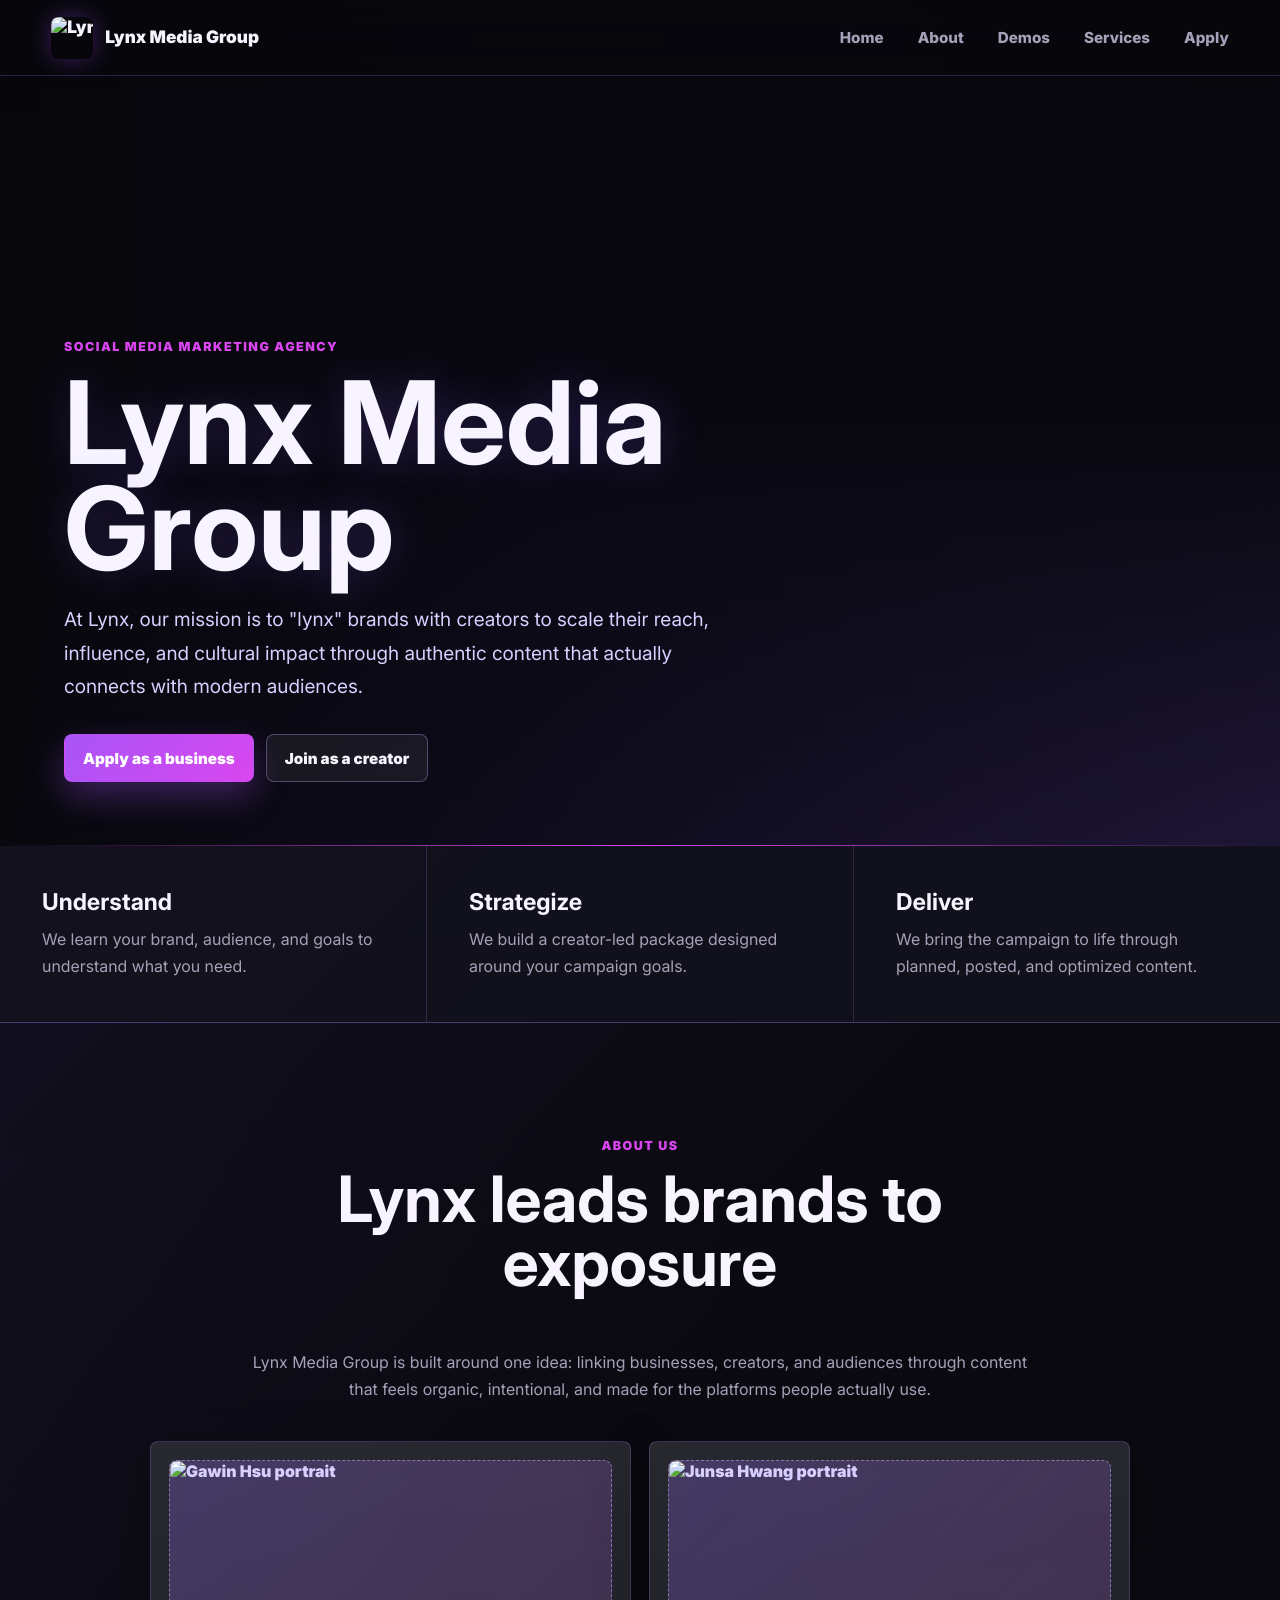
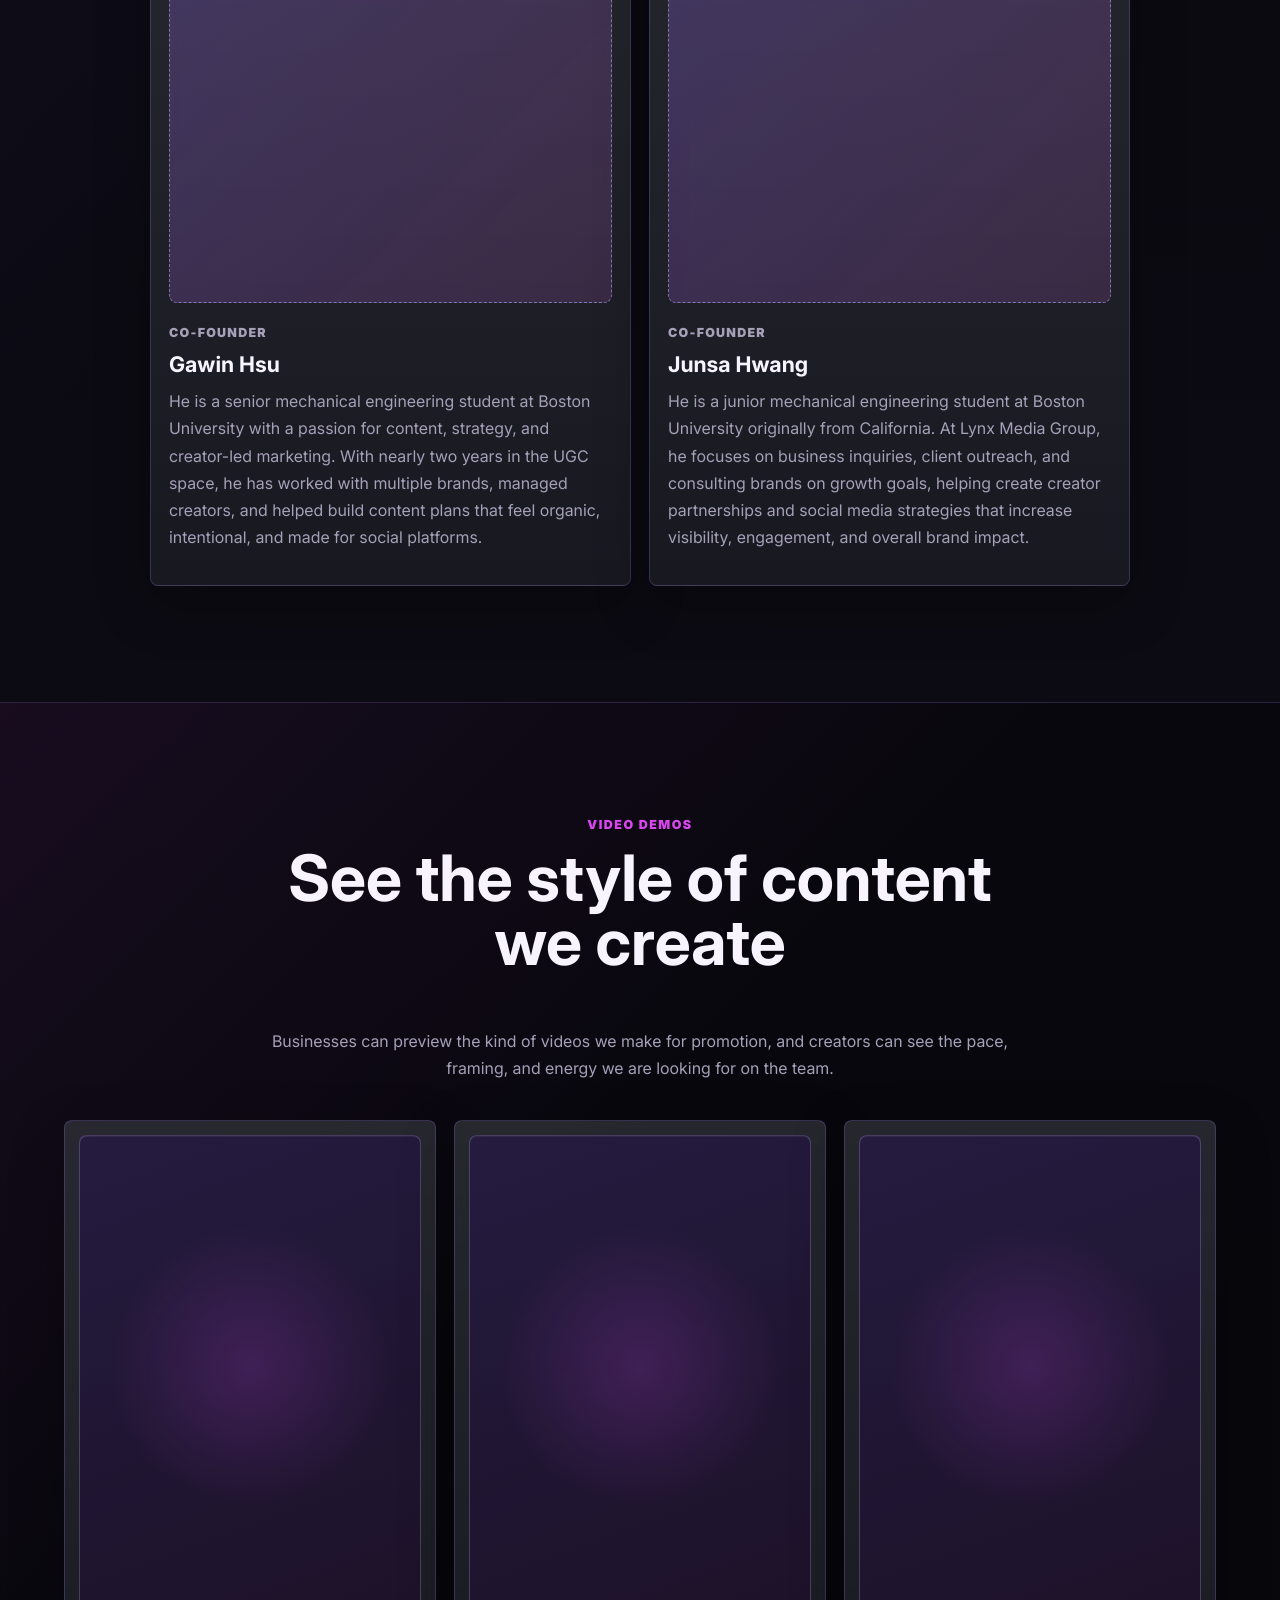
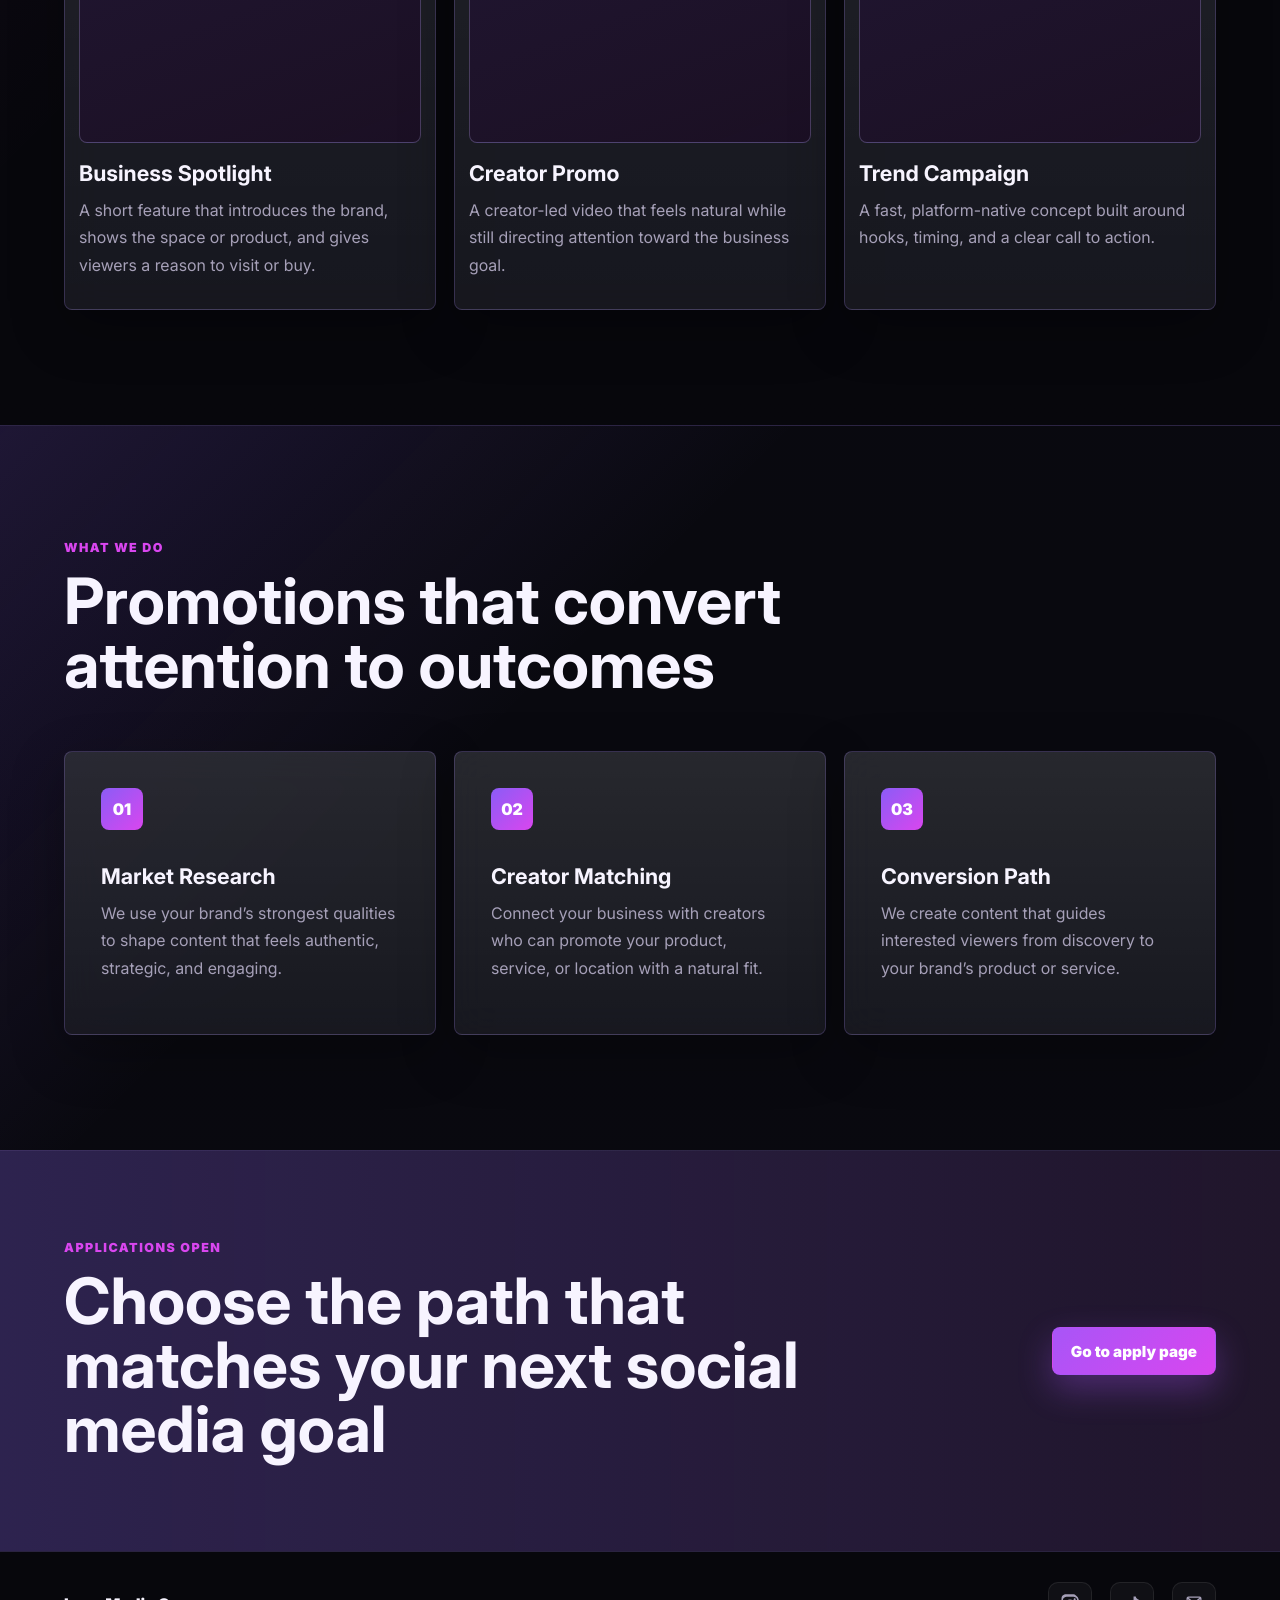
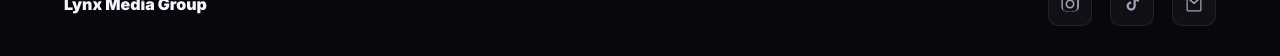
==== commit 199eade7: "Update index.html" ====
--- a/index.html
+++ b/index.html
@@ -4,7 +4,10 @@
   <meta charset="UTF-8">
   <meta name="viewport" content="width=device-width, initial-scale=1">
   <title>Lynx Media Group | Social Media Marketing Agency</title>
-  <meta name="description" content="Lynx Media Group links brands, creators, and audiences through sharp social media content.">
+  <meta name="description" content="Lynx Media Group is a social media marketing agency helping brands grow through creator partnerships, UGC content, social media strategy, and promotional campaigns.">
+  <meta name="keywords" content="Lynx Media Group, Lynx Media, Lynx Marketing, social media marketing agency, UGC agency, creator marketing agency, brand promotion, social media content strategy">
+  <link rel="canonical" href="https://lynxmediagroup.org/">
+  <meta name="robots" content="index, follow">
   <link rel="preconnect" href="https://fonts.googleapis.com">
   <link rel="preconnect" href="https://fonts.gstatic.com" crossorigin>
   <link href="https://fonts.googleapis.com/css2?family=Inter:wght@500;600;700;800;900&display=swap" rel="stylesheet">
@@ -14,7 +17,7 @@
 <body>
   <header class="site-header">
     <a class="brand" href="index.html" aria-label="Lynx Media Group home">
-      <img class="brand-logo" src="imgs/lynx-link-logo.png" alt="">
+      <img class="brand-logo" src="imgs/lynx-link-logo.png" alt="Lynx Media Group">
       <span>Lynx Media Group</span>
     </a>
     <button class="nav-toggle" type="button" aria-label="Open navigation" aria-expanded="false"><span></span><span></span><span></span></button>
@@ -180,7 +183,7 @@
       </svg>
     </a>
 
-    <a href="mailto:lynxmedianetwork@gmail.com" target="_blank" rel="noopener noreferrer" aria-label="Email">
+    <a href="https://mail.google.com/mail/?view=cm&fs=1&to=lynxmedianetwork%40gmail.com" target="_blank" rel="noopener noreferrer" aria-label="Email">
       <svg xmlns="http://www.w3.org/2000/svg" viewBox="0 0 24 24" fill="currentColor">
         <path d="M3 5.25A2.25 2.25 0 015.25 3h13.5A2.25 2.25 0 0121 5.25v13.5A2.25 2.25 0 0118.75 21H5.25A2.25 2.25 0 013 18.75V5.25zm2.4-.75L12 10.02 18.6 4.5H5.4zm13.35 15a.75.75 0 00.75-.75V6.08l-7.02 5.87a.75.75 0 01-.96 0L4.5 6.08v12.67c0 .41.34.75.75.75h13.5z"/>
       </svg>
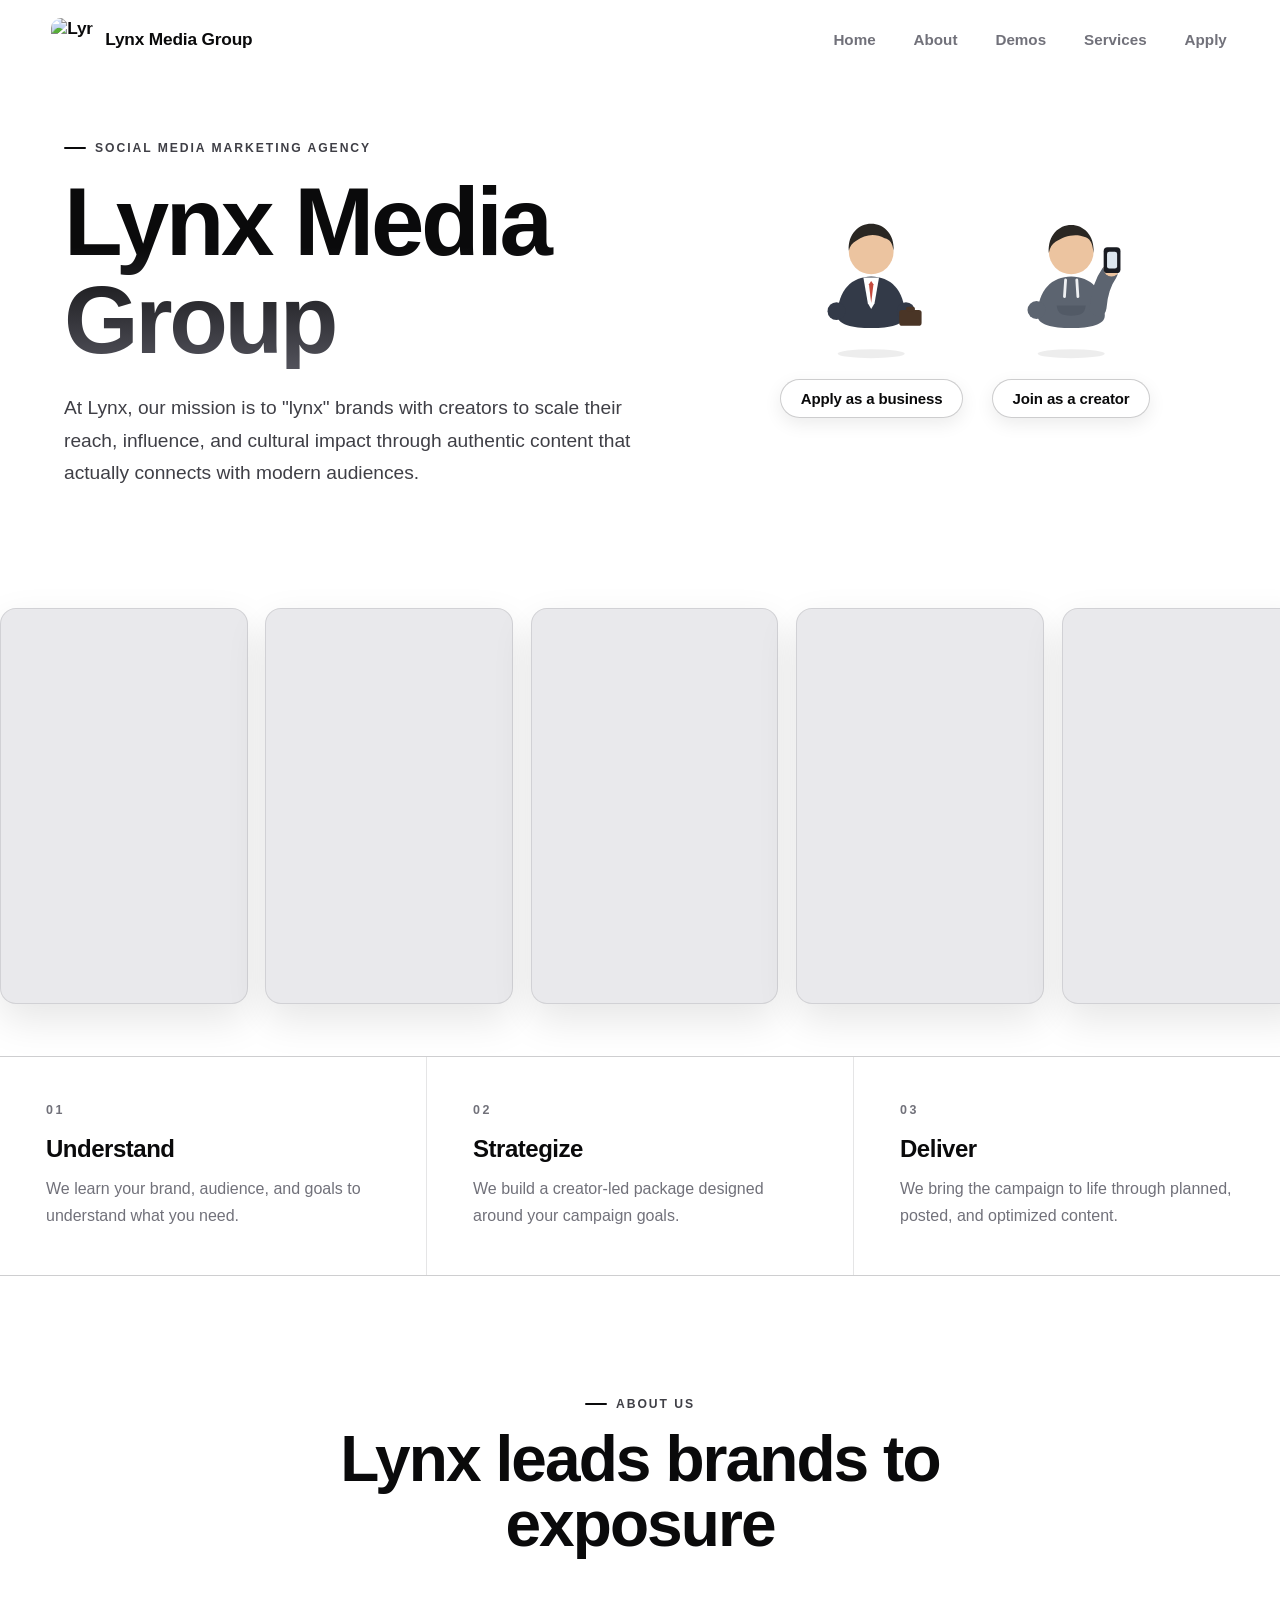
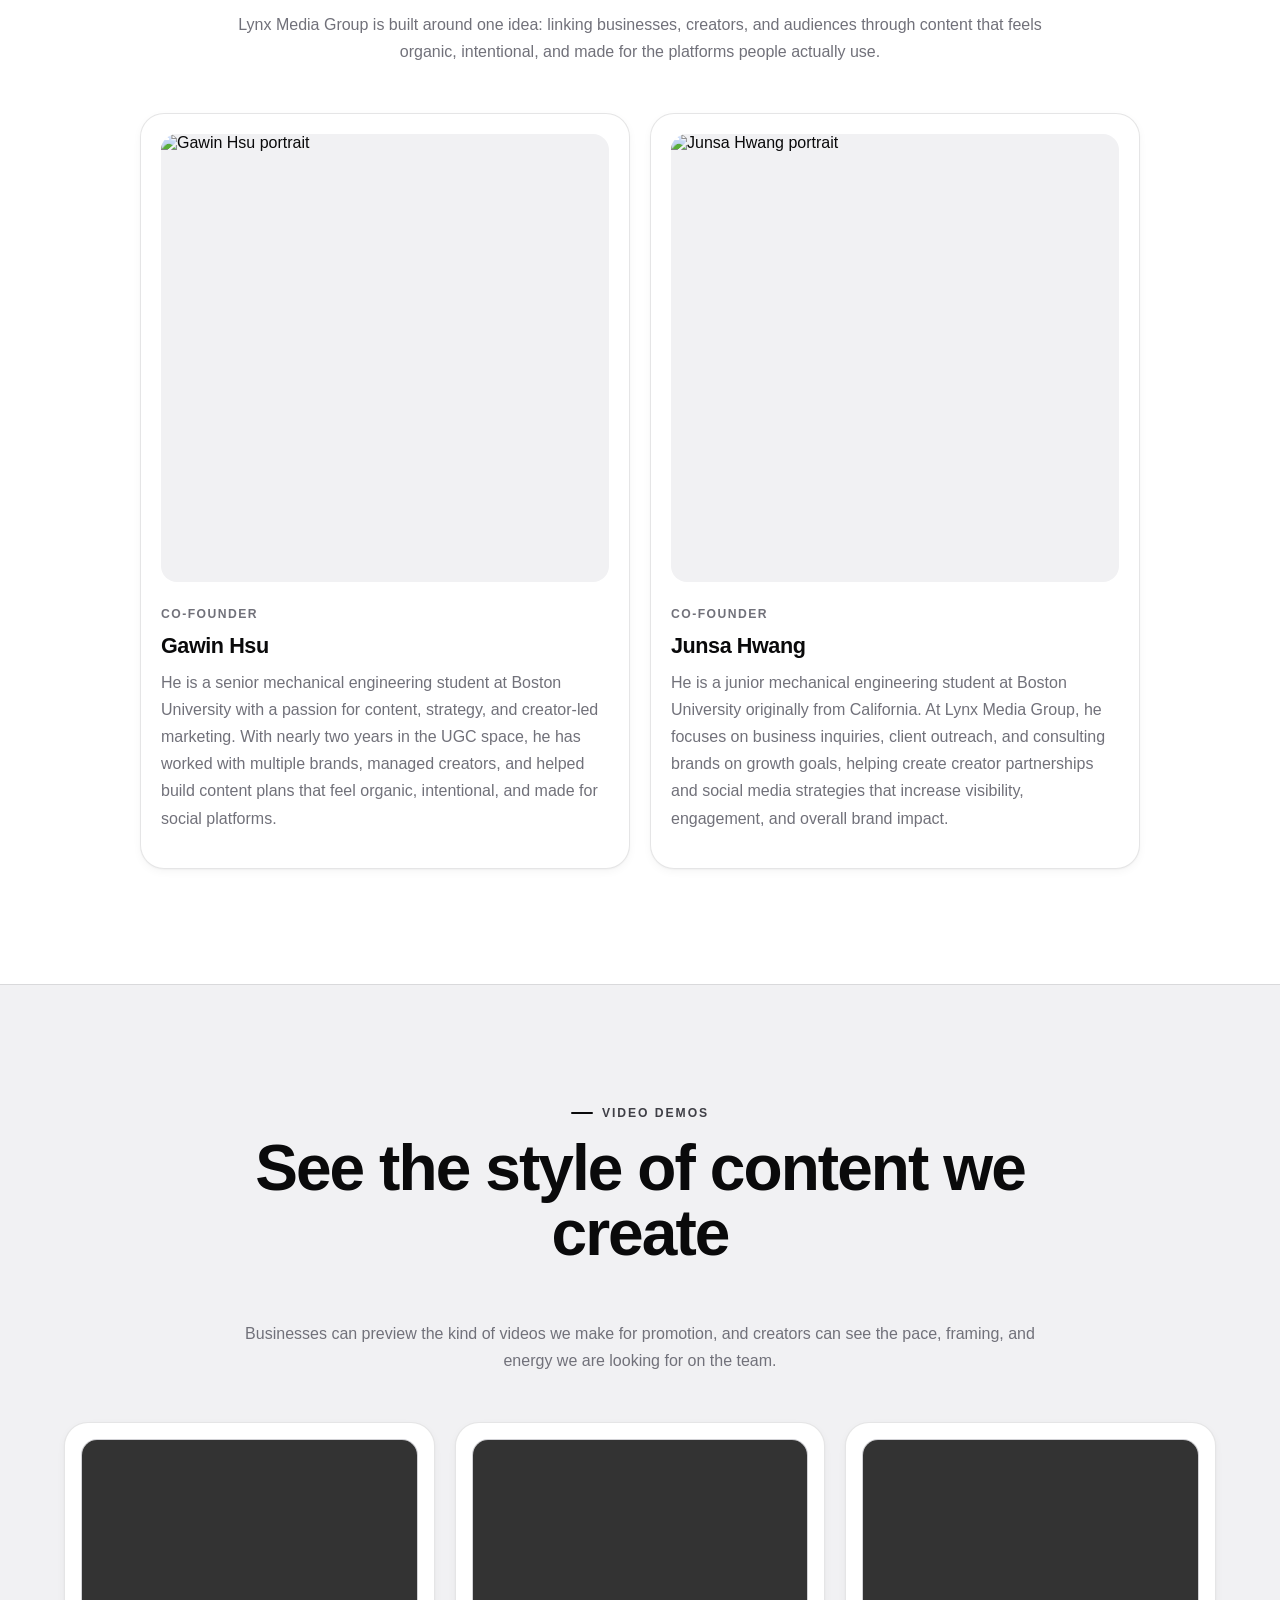
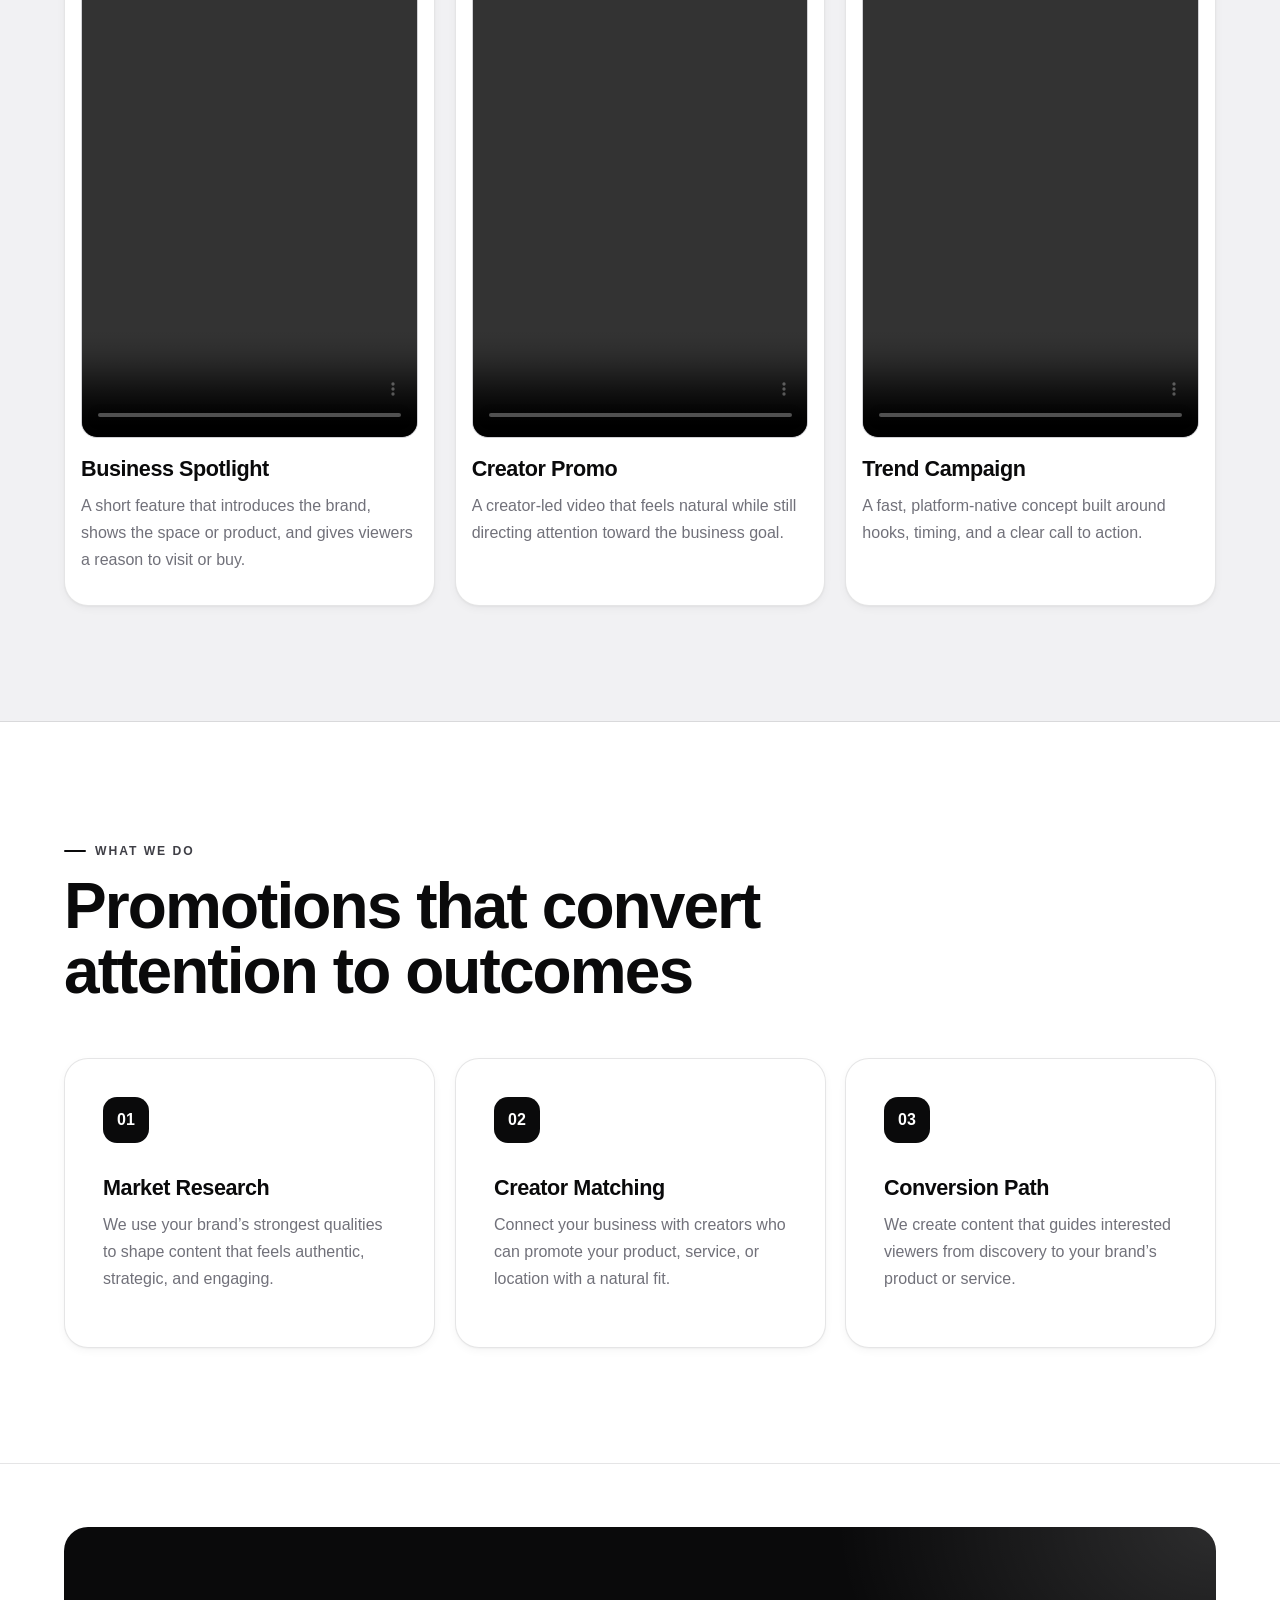
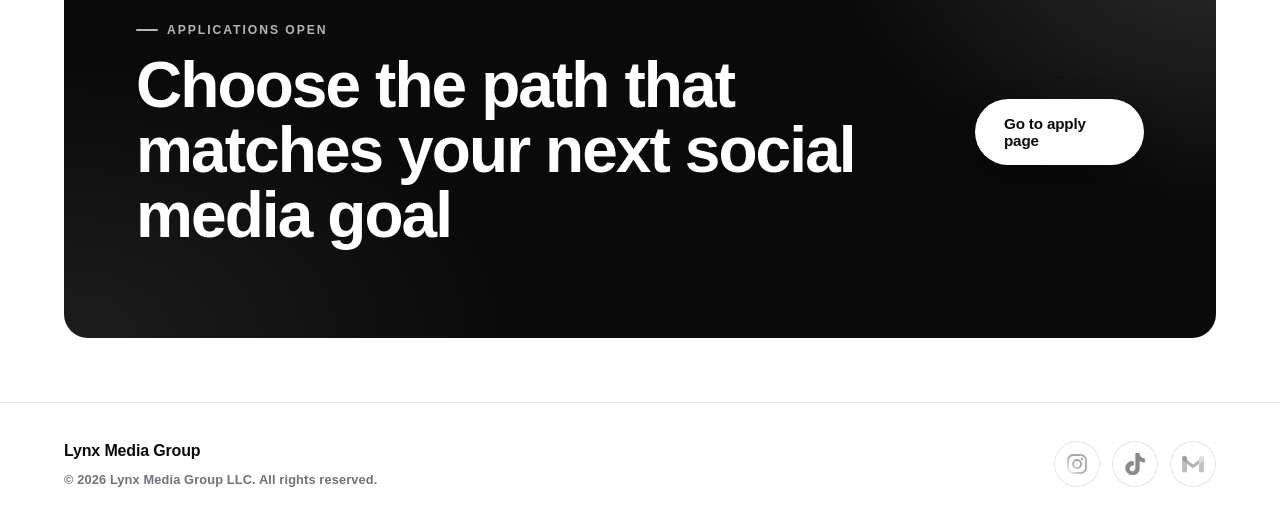
==== commit f01d92f6: "new buttons" ====
--- a/index.html
+++ b/index.html
@@ -3,26 +3,68 @@
 <head>
   <meta charset="UTF-8">
   <meta name="viewport" content="width=device-width, initial-scale=1">
+
+  <meta http-equiv="Content-Security-Policy" content="default-src 'self'; script-src 'self'; style-src 'self' 'unsafe-inline' https://fonts.googleapis.com; font-src 'self' https://fonts.gstatic.com; img-src 'self' data:; media-src 'self'; connect-src 'self' https://script.google.com https://script.googleusercontent.com; object-src 'none'; base-uri 'self'; form-action 'self'; upgrade-insecure-requests">
+  <meta name="referrer" content="strict-origin-when-cross-origin">
+
   <title>Lynx Media Group | Social Media Marketing Agency</title>
   <meta name="description" content="Lynx Media Group is a social media marketing agency helping brands grow through creator partnerships, UGC content, social media strategy, and promotional campaigns.">
-  <meta name="keywords" content="Lynx Media Group, Lynx Media, Lynx Marketing, social media marketing agency, UGC agency, creator marketing agency, brand promotion, social media content strategy">
+  <meta name="keywords" content="Lynx Media Group, social media marketing agency, UGC content, creator partnerships, influencer marketing, brand promotion, social media strategy">
   <link rel="canonical" href="https://lynxmediagroup.org/">
   <meta name="robots" content="index, follow">
+
+  <meta property="og:type" content="website">
+  <meta property="og:site_name" content="Lynx Media Group">
+  <meta property="og:title" content="Lynx Media Group | Social Media Marketing Agency">
+  <meta property="og:description" content="Lynx Media Group is a social media marketing agency helping brands grow through creator partnerships, UGC content, social media strategy, and promotional campaigns.">
+  <meta property="og:url" content="https://lynxmediagroup.org/">
+  <meta property="og:image" content="https://lynxmediagroup.org/imgs/lynx-hero.jpg">
+
+  <meta name="twitter:card" content="summary_large_image">
+  <meta name="twitter:title" content="Lynx Media Group | Social Media Marketing Agency">
+  <meta name="twitter:description" content="Lynx Media Group is a social media marketing agency helping brands grow through creator partnerships, UGC content, social media strategy, and promotional campaigns.">
+  <meta name="twitter:image" content="https://lynxmediagroup.org/imgs/lynx-hero.jpg">
+
+  <script type="application/ld+json">
+  {
+    "@context": "https://schema.org",
+    "@type": "Organization",
+    "name": "Lynx Media Group",
+    "legalName": "Lynx Media Group LLC",
+    "url": "https://lynxmediagroup.org/",
+    "logo": "https://lynxmediagroup.org/imgs/logo.png",
+    "image": "https://lynxmediagroup.org/imgs/lynx-hero.jpg",
+    "description": "Lynx Media Group is a social media marketing agency helping brands grow through creator partnerships, UGC content, social media strategy, and promotional campaigns.",
+    "sameAs": [
+      "https://www.instagram.com/lynxmediagroup/",
+      "https://www.tiktok.com/@lynxmediagroup"
+    ],
+    "founder": [
+      { "@type": "Person", "name": "Gawin Hsu", "sameAs": "https://www.instagram.com/gawinhsu/" },
+      { "@type": "Person", "name": "Junsa Hwang", "sameAs": "https://www.instagram.com/junsahwang/" }
+    ]
+  }
+  </script>
   <link rel="preconnect" href="https://fonts.googleapis.com">
   <link rel="preconnect" href="https://fonts.gstatic.com" crossorigin>
   <link href="https://fonts.googleapis.com/css2?family=Inter:wght@500;600;700;800;900&display=swap" rel="stylesheet">
-  <link rel="icon" type="image/svg+xml" href="imgs/lynx-link-logo.png">
+  <link rel="icon" type="image/png" href="imgs/logo.png">
   <link rel="stylesheet" href="css/styles.css">
 </head>
+
 <body>
   <header class="site-header">
-    <a class="brand" href="index.html" aria-label="Lynx Media Group home">
-      <img class="brand-logo" src="imgs/lynx-link-logo.png" alt="Lynx Media Group">
+    <a class="brand" href="/">
+      <img class="brand-logo" src="imgs/logo.png" alt="Lynx Media Group">
       <span>Lynx Media Group</span>
     </a>
-    <button class="nav-toggle" type="button" aria-label="Open navigation" aria-expanded="false"><span></span><span></span><span></span></button>
-    <nav class="site-nav" aria-label="Primary navigation">
-      <a href="index.html">Home</a>
+
+    <button class="nav-toggle" type="button" aria-label="Open navigation" aria-expanded="false">
+      <span></span><span></span><span></span>
+    </button>
+
+    <nav class="site-nav">
+      <a href="/">Home</a>
       <a href="#about">About</a>
       <a href="#demos">Demos</a>
       <a href="#services">Services</a>
@@ -32,20 +74,96 @@
 
   <main>
     <section class="hero">
-      <img src="imgs/lynx-hero.jpg" fetchpriority="high" decoding="async" alt="Modern content studio with social media analytics equipment" class="hero-image">
+      <div class="hero-video-wall" aria-hidden="true">
+        <div class="hero-video-row hero-video-row-left">
+          <div class="hero-video-tile"><video src="videos/video-1.mp4" muted loop playsinline preload="none"></video></div>
+          <div class="hero-video-tile"><video src="videos/video-2.mp4" muted loop playsinline preload="none"></video></div>
+          <div class="hero-video-tile"><video src="videos/video-3.mp4" muted loop playsinline preload="none"></video></div>
+          <div class="hero-video-tile"><video src="videos/video-4.mp4" muted loop playsinline preload="none"></video></div>
+          <div class="hero-video-tile"><video src="videos/video-9.mp4" muted loop playsinline preload="none"></video></div>
+          <div class="hero-video-tile"><video src="videos/video-11.mp4" muted loop playsinline preload="none"></video></div>
+        </div>
+
+        <div class="hero-video-row hero-video-row-right">
+          <div class="hero-video-tile"><video src="videos/video-5.mp4" muted loop playsinline preload="none"></video></div>
+          <div class="hero-video-tile"><video src="videos/video-6.mp4" muted loop playsinline preload="none"></video></div>
+          <div class="hero-video-tile"><video src="videos/video-7.mp4" muted loop playsinline preload="none"></video></div>
+          <div class="hero-video-tile"><video src="videos/video-8.mp4" muted loop playsinline preload="none"></video></div>
+          <div class="hero-video-tile"><video src="videos/video-10.mp4" muted loop playsinline preload="none"></video></div>
+        </div>
+      </div>
+
       <div class="hero-overlay"></div>
+
       <div class="hero-copy">
-        <p class="eyebrow">Social media marketing agency</p>
-        <h1>Lynx Media Group</h1>
-        <p>At Lynx, our mission is to "lynx" brands with creators to scale their reach, influence, and cultural impact through authentic content that actually connects with modern audiences.</p>
-        <div class="hero-actions">
-          <a class="button primary" href="business-apply.html" target="_blank" rel="noopener noreferrer">Apply as a business</a>
-          <a class="button secondary" href="creator-apply.html" target="_blank" rel="noopener noreferrer">Join as a creator</a>
-        </div>
-      </div>
-    </section>
-
-    <section class="stats-band reveal" aria-label="Agency highlights">
+        <div class="hero-text">
+          <p class="eyebrow">Social media marketing agency</p>
+          <h1>Lynx Media Group</h1>
+          <p>At Lynx, our mission is to "lynx" brands with creators to scale their reach, influence, and cultural impact through authentic content that actually connects with modern audiences.</p>
+        </div>
+
+        <div class="hero-paths">
+          <a class="path-figure business-path" href="business-apply.html" target="_blank" rel="noopener noreferrer">
+            <span class="figure">
+              <svg viewBox="0 0 120 140" fill="none" aria-hidden="true">
+                <ellipse cx="60" cy="131" rx="30" ry="4" fill="#0a0a0b" opacity=".07"/>
+                <g class="money">
+                  <g class="bill">
+                    <rect x="20" y="24" width="24" height="16" rx="2.5" fill="#5cb377"/>
+                    <rect x="23" y="27" width="18" height="10" rx="1.5" fill="none" stroke="#bfe6cc" stroke-width="1.1"/>
+                    <circle cx="32" cy="32" r="3.2" fill="#bfe6cc"/>
+                  </g>
+                  <g class="bill">
+                    <rect x="48" y="5" width="24" height="16" rx="2.5" fill="#5cb377"/>
+                    <rect x="51" y="8" width="18" height="10" rx="1.5" fill="none" stroke="#bfe6cc" stroke-width="1.1"/>
+                    <circle cx="60" cy="13" r="3.2" fill="#bfe6cc"/>
+                  </g>
+                  <g class="bill">
+                    <rect x="76" y="24" width="24" height="16" rx="2.5" fill="#5cb377"/>
+                    <rect x="79" y="27" width="18" height="10" rx="1.5" fill="none" stroke="#bfe6cc" stroke-width="1.1"/>
+                    <circle cx="88" cy="32" r="3.2" fill="#bfe6cc"/>
+                  </g>
+                </g>
+                <path d="M30 97c0-23 13-35 30-35s30 12 30 35c0 8-13 11-30 11s-30-3-30-11z" fill="#333a48"/>
+                <circle cx="29" cy="93" r="8" fill="#333a48"/>
+                <circle cx="91" cy="93" r="8" fill="#333a48"/>
+                <rect x="85" y="92" width="20" height="14" rx="2.5" fill="#4a3526"/>
+                <rect x="91" y="89" width="8" height="4" rx="2" fill="#4a3526"/>
+                <path d="M53 63h14l-4 23-3 5-3-5z" fill="#fff"/>
+                <path d="M58 69l2 17 2-17-2-3z" fill="#c44a3d"/>
+                <circle cx="60" cy="40" r="20" fill="#ecc4a0"/>
+                <path d="M40 39c-1-15 9-24 20-24s21 9 20 24c-1-6-3-10-8-11-9-5-18-3-25 2-4 2-6 5-7 9z" fill="#2a2723"/>
+              </svg>
+            </span>
+            <span class="path-label">Apply as a business</span>
+          </a>
+
+          <a class="path-figure creator-path" href="creator-apply.html" target="_blank" rel="noopener noreferrer">
+            <span class="figure">
+              <svg viewBox="0 0 120 140" fill="none" aria-hidden="true">
+                <ellipse cx="60" cy="131" rx="30" ry="4" fill="#0a0a0b" opacity=".07"/>
+                <path d="M30 97c0-23 13-35 30-35s30 12 30 35c0 8-13 11-30 11s-30-3-30-11z" fill="#5c6470"/>
+                <circle cx="29" cy="92" r="8" fill="#5c6470"/>
+                <path d="M84 90c1-13 5-24 10-31" stroke="#5c6470" stroke-width="15" stroke-linecap="round"/>
+                <circle cx="96" cy="55" r="7" fill="#ecc4a0"/>
+                <rect x="89" y="36" width="15" height="23" rx="3.5" fill="#1a1c22"/>
+                <rect x="92" y="40" width="9" height="15" rx="2" fill="#dde6ee"/>
+                <circle class="cam-flash cam-glow" cx="96" cy="43" r="13" fill="#fff"/>
+                <path class="cam-flash" d="M96 33 98.4 40.6 106 43 98.4 45.4 96 53 93.6 45.4 86 43 93.6 40.6z" fill="#fff"/>
+                <path d="M47 88h26c-1 7-4 9-13 9s-12-2-13-9z" fill="#525a66"/>
+                <line x1="55" y1="65" x2="54" y2="80" stroke="#eef0f2" stroke-width="2.5" stroke-linecap="round"/>
+                <line x1="65" y1="65" x2="66" y2="80" stroke="#eef0f2" stroke-width="2.5" stroke-linecap="round"/>
+                <circle cx="60" cy="40" r="20" fill="#ecc4a0"/>
+                <path d="M40 41c-1-16 9-25 20-25s21 9 20 25c-1-7-2-12-7-14-10-4-19-1-27 4-3 2-5 5-6 10z" fill="#2a2723"/>
+              </svg>
+            </span>
+            <span class="path-label">Join as a creator</span>
+          </a>
+        </div>
+      </div>
+    </section>
+
+    <section class="stats-band reveal">
       <div><strong>Understand</strong><span>We learn your brand, audience, and goals to understand what you need.</span></div>
       <div><strong>Strategize</strong><span>We build a creator-led package designed around your campaign goals.</span></div>
       <div><strong>Deliver</strong><span>We bring the campaign to life through planned, posted, and optimized content.</span></div>
@@ -59,18 +177,20 @@
       </div>
 
       <div class="founder-grid">
-        <a class="about-card founder-card-link" href="https://www.instagram.com/gawinhsu/" target="_blank" rel="noopener noreferrer" aria-label="Open Gawin Hsu on Instagram">
+        <a class="about-card founder-card-link" href="https://www.instagram.com/gawinhsu/" target="_blank" rel="noopener noreferrer">
           <div class="photo-slot founder-photo gawin-photo">
             <img src="imgs/gawin-hsu.jpg" loading="lazy" decoding="async" alt="Gawin Hsu portrait">
+            <span class="ig-cue">Visit Instagram<svg viewBox="0 0 24 24" fill="none" aria-hidden="true"><path d="M8 16 16 8M9 8h7v7" stroke="currentColor" stroke-width="2.4" stroke-linecap="round" stroke-linejoin="round"/></svg></span>
           </div>
           <p class="role-label">Co-founder</p>
           <h3>Gawin Hsu</h3>
           <p>He is a senior mechanical engineering student at Boston University with a passion for content, strategy, and creator-led marketing. With nearly two years in the UGC space, he has worked with multiple brands, managed creators, and helped build content plans that feel organic, intentional, and made for social platforms.</p>
         </a>
 
-        <a class="about-card founder-card-link" href="https://www.instagram.com/junsahwang/" target="_blank" rel="noopener noreferrer" aria-label="Open Junsa Hwang on Instagram">
+        <a class="about-card founder-card-link" href="https://www.instagram.com/junsahwang/" target="_blank" rel="noopener noreferrer">
           <div class="photo-slot founder-photo junsa-photo">
             <img src="imgs/junsa-hwang.jpg" loading="lazy" decoding="async" alt="Junsa Hwang portrait">
+            <span class="ig-cue">Visit Instagram<svg viewBox="0 0 24 24" fill="none" aria-hidden="true"><path d="M8 16 16 8M9 8h7v7" stroke="currentColor" stroke-width="2.4" stroke-linecap="round" stroke-linejoin="round"/></svg></span>
           </div>
           <p class="role-label">Co-founder</p>
           <h3>Junsa Hwang</h3>
@@ -88,43 +208,19 @@
 
       <div class="video-grid">
         <article class="video-card">
-          <div class="video-frame has-embed">
-            <iframe
-              data-src="https://www.youtube-nocookie.com/embed/oYroN6KecJo?playsinline=1&rel=0"
-              title="Lynx Media Group YouTube Shorts demo"
-              allow="encrypted-media; fullscreen; picture-in-picture"
-              referrerpolicy="strict-origin-when-cross-origin"
-              allowfullscreen>
-            </iframe>
-          </div>
+          <div class="video-frame"><video src="videos/video-1.mp4" controls playsinline preload="metadata"></video></div>
           <h3>Business Spotlight</h3>
           <p>A short feature that introduces the brand, shows the space or product, and gives viewers a reason to visit or buy.</p>
         </article>
 
         <article class="video-card">
-          <div class="video-frame has-embed">
-            <iframe
-              data-src="https://www.tiktok.com/player/v1/7624911594023161119?controls=1"
-              title="Lynx Media Group TikTok demo"
-              allow="encrypted-media; fullscreen; picture-in-picture"
-              referrerpolicy="strict-origin-when-cross-origin"
-              allowfullscreen>
-            </iframe>
-          </div>
+          <div class="video-frame"><video src="videos/video-2.mp4" controls playsinline preload="metadata"></video></div>
           <h3>Creator Promo</h3>
           <p>A creator-led video that feels natural while still directing attention toward the business goal.</p>
         </article>
 
         <article class="video-card">
-          <div class="video-frame has-embed">
-            <iframe
-              data-src="https://www.tiktok.com/player/v1/7531959111680937247?controls=1"
-              title="Lynx Media Group TikTok creator demo"
-              allow="encrypted-media; fullscreen; picture-in-picture"
-              referrerpolicy="strict-origin-when-cross-origin"
-              allowfullscreen>
-            </iframe>
-          </div>
+          <div class="video-frame"><video src="videos/video-3.mp4" controls playsinline preload="metadata"></video></div>
           <h3>Trend Campaign</h3>
           <p>A fast, platform-native concept built around hooks, timing, and a clear call to action.</p>
         </article>
@@ -138,23 +234,9 @@
       </div>
 
       <div class="service-list">
-        <article>
-          <span>01</span>
-          <h3>Market Research</h3>
-          <p>We use your brand’s strongest qualities to shape content that feels authentic, strategic, and engaging.</p>
-        </article>
-
-        <article>
-          <span>02</span>
-          <h3>Creator Matching</h3>
-          <p>Connect your business with creators who can promote your product, service, or location with a natural fit.</p>
-        </article>
-
-        <article>
-          <span>03</span>
-          <h3>Conversion Path</h3>
-          <p>We create content that guides interested viewers from discovery to your brand’s product or service.</p>
-        </article>
+        <article><span>01</span><h3>Market Research</h3><p>We use your brand’s strongest qualities to shape content that feels authentic, strategic, and engaging.</p></article>
+        <article><span>02</span><h3>Creator Matching</h3><p>Connect your business with creators who can promote your product, service, or location with a natural fit.</p></article>
+        <article><span>03</span><h3>Conversion Path</h3><p>We create content that guides interested viewers from discovery to your brand’s product or service.</p></article>
       </div>
     </section>
 
@@ -167,30 +249,39 @@
     </section>
   </main>
 
-<footer>
-  <span>Lynx Media Group</span>
-
-  <div class="footer-links">
-  <a href="https://www.instagram.com/lynxmediagroup/" target="_blank" rel="noopener noreferrer" aria-label="Instagram">
-    <svg xmlns="http://www.w3.org/2000/svg" viewBox="0 0 448 512" fill="currentColor">
-      <path d="M224.1 141c-63.6 0-114.9 51.3-114.9 114.9S160.5 370.8 224.1 370.8 339 319.5 339 255.9 287.7 141 224.1 141zm0 189.6c-41.3 0-74.7-33.4-74.7-74.7s33.4-74.7 74.7-74.7 74.7 33.4 74.7 74.7-33.4 74.7-74.7 74.7zm146.4-194.3c0 14.9-12 26.9-26.9 26.9-14.9 0-26.9-12-26.9-26.9 0-14.9 12-26.9 26.9-26.9 14.9 0 26.9 12 26.9 26.9zm76.1 27.3c-1.7-35.3-9.7-66.7-35.5-92.5S354.9 7.7 319.6 6C283.4 4 164.7 4 128.5 6 93.2 7.7 61.8 15.7 36 41.5S7.7 93.2 6 128.5C4 164.7 4 283.4 6 319.6c1.7 35.3 9.7 66.7 35.5 92.5s57.2 33.8 92.5 35.5c36.2 2 154.9 2 191.1 0 35.3-1.7 66.7-9.7 92.5-35.5s33.8-57.2 35.5-92.5c2-36.2 2-154.9 0-191.1zM398.8 388c-7.8 19.6-22.9 34.7-42.5 42.5-29.4 11.7-99.2 9-132.2 9s-102.9 2.6-132.2-9c-19.6-7.8-34.7-22.9-42.5-42.5-11.7-29.4-9-99.2-9-132.2s-2.6-102.9 9-132.2c7.8-19.6 22.9-34.7 42.5-42.5 29.4-11.7 99.2-9 132.2-9s102.9-2.6 132.2 9c19.6 7.8 34.7 22.9 42.5 42.5 11.7 29.4 9 99.2 9 132.2s2.7 102.9-9 132.2z"/>
-    </svg>
-  </a>
-
-    <a href="https://www.tiktok.com/@lynxmediagroup" target="_blank" rel="noopener noreferrer" aria-label="TikTok">
-      <svg xmlns="http://www.w3.org/2000/svg" viewBox="0 0 24 24" fill="currentColor">
-        <path d="M16.5 3c.37 1.92 1.91 3.46 3.83 3.83v2.52a6.33 6.33 0 01-3.83-1.28v6.43A5.5 5.5 0 1111 9v2.65a2.85 2.85 0 102.85 2.85V3h2.65z"/>
-      </svg>
-    </a>
-
-    <a href="https://mail.google.com/mail/?view=cm&fs=1&to=lynxmedianetwork%40gmail.com" target="_blank" rel="noopener noreferrer" aria-label="Email">
-      <svg xmlns="http://www.w3.org/2000/svg" viewBox="0 0 24 24" fill="currentColor">
-        <path d="M3 5.25A2.25 2.25 0 015.25 3h13.5A2.25 2.25 0 0121 5.25v13.5A2.25 2.25 0 0118.75 21H5.25A2.25 2.25 0 013 18.75V5.25zm2.4-.75L12 10.02 18.6 4.5H5.4zm13.35 15a.75.75 0 00.75-.75V6.08l-7.02 5.87a.75.75 0 01-.96 0L4.5 6.08v12.67c0 .41.34.75.75.75h13.5z"/>
-      </svg>
-    </a>
-  </div>
-</footer>
-
-  <script src="app.js"></script>
+  <footer>
+    <div class="footer-brand">
+      <span>Lynx Media Group</span>
+      <small>© 2026 Lynx Media Group LLC. All rights reserved.</small>
+    </div>
+    <div class="footer-links">
+      <a class="footer-ig" href="https://www.instagram.com/lynxmediagroup/" target="_blank" rel="noopener noreferrer" aria-label="Instagram">
+        <svg viewBox="0 0 24 24" fill="none" aria-hidden="true">
+          <defs><linearGradient id="ig-grad" x1="3" y1="21" x2="21" y2="3" gradientUnits="userSpaceOnUse"><stop offset="0" stop-color="#FEDA77"/><stop offset=".25" stop-color="#FA7E1E"/><stop offset=".5" stop-color="#D62976"/><stop offset=".75" stop-color="#962FBF"/><stop offset="1" stop-color="#4F5BD5"/></linearGradient></defs>
+          <rect x="2.2" y="2.2" width="19.6" height="19.6" rx="5.6" stroke="url(#ig-grad)" stroke-width="2"/>
+          <circle cx="12" cy="12" r="4.4" stroke="url(#ig-grad)" stroke-width="2"/>
+          <circle cx="17.4" cy="6.6" r="1.35" fill="url(#ig-grad)"/>
+        </svg>
+      </a>
+      <a class="footer-tiktok" href="https://www.tiktok.com/@lynxmediagroup" target="_blank" rel="noopener noreferrer" aria-label="TikTok">
+        <svg viewBox="0 0 24 24" aria-hidden="true">
+          <path fill="#25F4EE" transform="translate(-0.7 -0.4)" d="M12.525.02c1.31-.02 2.61-.01 3.91-.02.08 1.53.63 3.09 1.75 4.17 1.12 1.11 2.7 1.62 4.24 1.79v4.03c-1.44-.05-2.89-.35-4.2-.97-.57-.26-1.1-.59-1.62-.93-.01 2.92.01 5.84-.02 8.75-.08 1.4-.54 2.79-1.35 3.94-1.31 1.92-3.58 3.17-5.91 3.21-1.43.08-2.86-.31-4.08-1.03-2.02-1.19-3.44-3.37-3.65-5.71-.02-.5-.03-1-.01-1.49.18-1.9 1.12-3.72 2.58-4.96 1.66-1.44 3.98-2.13 6.15-1.72.02 1.48-.04 2.96-.04 4.44-.99-.32-2.15-.23-3.02.37-.63.41-1.11 1.04-1.36 1.75-.21.51-.15 1.07-.14 1.61.24 1.64 1.82 3.02 3.5 2.87 1.12-.01 2.19-.66 2.77-1.61.19-.33.4-.67.41-1.06.1-1.79.06-3.57.07-5.36.01-4.03-.01-8.05.02-12.07z"/>
+          <path fill="#FE2C55" transform="translate(0.7 0.4)" d="M12.525.02c1.31-.02 2.61-.01 3.91-.02.08 1.53.63 3.09 1.75 4.17 1.12 1.11 2.7 1.62 4.24 1.79v4.03c-1.44-.05-2.89-.35-4.2-.97-.57-.26-1.1-.59-1.62-.93-.01 2.92.01 5.84-.02 8.75-.08 1.4-.54 2.79-1.35 3.94-1.31 1.92-3.58 3.17-5.91 3.21-1.43.08-2.86-.31-4.08-1.03-2.02-1.19-3.44-3.37-3.65-5.71-.02-.5-.03-1-.01-1.49.18-1.9 1.12-3.72 2.58-4.96 1.66-1.44 3.98-2.13 6.15-1.72.02 1.48-.04 2.96-.04 4.44-.99-.32-2.15-.23-3.02.37-.63.41-1.11 1.04-1.36 1.75-.21.51-.15 1.07-.14 1.61.24 1.64 1.82 3.02 3.5 2.87 1.12-.01 2.19-.66 2.77-1.61.19-.33.4-.67.41-1.06.1-1.79.06-3.57.07-5.36.01-4.03-.01-8.05.02-12.07z"/>
+          <path fill="#161823" d="M12.525.02c1.31-.02 2.61-.01 3.91-.02.08 1.53.63 3.09 1.75 4.17 1.12 1.11 2.7 1.62 4.24 1.79v4.03c-1.44-.05-2.89-.35-4.2-.97-.57-.26-1.1-.59-1.62-.93-.01 2.92.01 5.84-.02 8.75-.08 1.4-.54 2.79-1.35 3.94-1.31 1.92-3.58 3.17-5.91 3.21-1.43.08-2.86-.31-4.08-1.03-2.02-1.19-3.44-3.37-3.65-5.71-.02-.5-.03-1-.01-1.49.18-1.9 1.12-3.72 2.58-4.96 1.66-1.44 3.98-2.13 6.15-1.72.02 1.48-.04 2.96-.04 4.44-.99-.32-2.15-.23-3.02.37-.63.41-1.11 1.04-1.36 1.75-.21.51-.15 1.07-.14 1.61.24 1.64 1.82 3.02 3.5 2.87 1.12-.01 2.19-.66 2.77-1.61.19-.33.4-.67.41-1.06.1-1.79.06-3.57.07-5.36.01-4.03-.01-8.05.02-12.07z"/>
+        </svg>
+      </a>
+      <a class="footer-email" href="https://mail.google.com/mail/?view=cm&fs=1&to=lynxmedianetwork%40gmail.com" target="_blank" rel="noopener noreferrer" aria-label="Email">
+        <svg viewBox="0 0 256 193" aria-hidden="true">
+          <path fill="#4285F4" d="M58.182 192.05V93.14L27.507 65.077 0 49.504v125.091c0 9.658 7.825 17.455 17.455 17.455z"/>
+          <path fill="#34A853" d="M197.818 192.05h40.727c9.659 0 17.455-7.826 17.455-17.455V49.505l-31.156 17.837-27.026 25.798z"/>
+          <path fill="#EA4335" d="M58.182 93.14 128 145.504l69.818-52.364V49.505L128 101.868 58.182 49.505z"/>
+          <path fill="#FBBC04" d="M197.818 17.504V93.14L256 49.504V26.231c0-21.585-24.64-33.89-41.89-20.945z"/>
+          <path fill="#C5221F" d="M0 49.504 58.182 93.14V17.504L41.89 5.286C24.61-7.659 0 4.646 0 26.231z"/>
+        </svg>
+      </a>
+    </div>
+  </footer>
+
+  <script src="app.js" defer></script>
 </body>
 </html>
--- a/css/styles.css
+++ b/css/styles.css
@@ -1,65 +1,1184 @@
-:root{--bg:#07070c;--panel:#10111a;--panel-2:#151622;--text:#f7f4ff;--muted:#a6a0b8;--soft:#d7d0ff;--line:rgba(167,139,250,.22);--purple:#8b5cf6;--purple-strong:#a855f7;--purple-hot:#d946ef;--white:#fff;--shadow:0 24px 80px rgba(0,0,0,.38);--shadow-soft:0 18px 54px rgba(0,0,0,.28);--ease:cubic-bezier(.16,1,.3,1);--ease-smooth:cubic-bezier(.22,.61,.36,1)}
-*{box-sizing:border-box}html{scroll-behavior:smooth}body{margin:0;color:var(--text);background:linear-gradient(135deg,rgba(139,92,246,.13),transparent 34%),linear-gradient(180deg,#07070c 0%,#0c0b13 48%,#07070c 100%);font-family:Inter,Arial,sans-serif;overflow-x:hidden;text-rendering:geometricPrecision;-webkit-font-smoothing:antialiased}body:before{content:"";position:fixed;inset:0;z-index:-1;pointer-events:none;background-image:linear-gradient(rgba(255,255,255,.035) 1px,transparent 1px),linear-gradient(90deg,rgba(255,255,255,.035) 1px,transparent 1px);background-size:56px 56px;mask-image:linear-gradient(to bottom,rgba(0,0,0,.7),transparent 72%)}a{color:inherit}::selection{color:#fff;background:rgba(168,85,247,.58)}:focus-visible{outline:3px solid rgba(217,70,239,.62);outline-offset:4px}
-.site-header{position:fixed;top:0;left:0;right:0;z-index:20;min-height:76px;display:flex;align-items:center;justify-content:space-between;gap:24px;padding:16px clamp(18px,4vw,56px);background:rgba(7,7,12,.72);border-bottom:1px solid var(--line);backdrop-filter:blur(18px);box-shadow:0 8px 32px rgba(0,0,0,.18)}.brand{display:inline-flex;align-items:center;gap:12px;color:var(--text);font-size:clamp(.98rem,2vw,1.08rem);font-weight:900;text-decoration:none;white-space:nowrap}.brand-logo{width:42px;height:42px;display:block;border-radius:8px;box-shadow:0 0 24px rgba(168,85,247,.34);transition:transform .45s var(--ease),box-shadow .45s var(--ease),filter .45s var(--ease)}.brand:hover .brand-logo{transform:rotate(-3deg) scale(1.045);filter:saturate(1.12);box-shadow:0 0 34px rgba(217,70,239,.5)}.site-nav{display:flex;align-items:center;gap:clamp(16px,3vw,34px);color:var(--muted);font-size:.95rem;font-weight:800}.site-nav a{position:relative;text-decoration:none;transition:color .28s var(--ease-smooth)}.site-nav a:after{content:"";position:absolute;left:0;right:0;bottom:-8px;height:2px;background:linear-gradient(90deg,var(--purple),var(--purple-hot));transform:scaleX(0);transform-origin:left;transition:transform .38s var(--ease)}.site-nav a:hover{color:var(--text)}.site-nav a:hover:after{transform:scaleX(1)}.nav-toggle{display:none;width:44px;height:44px;place-items:center;border:1px solid var(--line);border-radius:8px;background:rgba(255,255,255,.05)}.nav-toggle span{width:18px;height:2px;display:block;margin:3px 0;background:var(--text)}
-.hero{position:relative;min-height:94vh;display:flex;align-items:flex-end;padding:140px clamp(18px,5vw,72px) 64px;overflow:hidden;background:var(--bg)}.hero-image{position:absolute;inset:0;width:100%;height:100%;object-fit:cover;transform:scale(1.04);filter:saturate(.92) contrast(1.05);animation:heroDrift 18s var(--ease-smooth) infinite alternate}.hero-overlay{position:absolute;inset:0;background:linear-gradient(90deg,rgba(7,7,12,.98) 0%,rgba(9,8,18,.82) 43%,rgba(9,8,18,.34) 100%),linear-gradient(0deg,rgba(139,92,246,.26),transparent 52%)}.hero:after{content:"";position:absolute;left:0;right:0;bottom:0;height:1px;background:linear-gradient(90deg,transparent,var(--purple-hot),transparent)}.hero-copy{position:relative;width:min(800px,100%);color:var(--text);opacity:1}.hero-copy>*{animation:fadeUp .75s ease both}.hero-copy>*:nth-child(2){animation-delay:.08s}.hero-copy>*:nth-child(3){animation-delay:.16s}.hero-copy>*:nth-child(4){animation-delay:.24s}.eyebrow{margin:0 0 14px;color:var(--purple-hot);font-size:.78rem;font-weight:900;letter-spacing:.12em;text-transform:uppercase}h1,h2,h3,p{margin-top:0}.hero h1{margin-bottom:22px;font-size:clamp(3.5rem,9vw,8.5rem);line-height:.92;letter-spacing:0;text-shadow:0 0 42px rgba(139,92,246,.24)}.hero p:not(.eyebrow),.apply-hero p:not(.eyebrow),.form-hero p:not(.eyebrow){max-width:680px;color:var(--soft);font-size:clamp(1rem,2vw,1.2rem);line-height:1.75}.hero-actions{display:flex;flex-wrap:wrap;gap:12px;margin-top:30px}
-.button{min-height:48px;display:inline-flex;align-items:center;justify-content:center;padding:13px 18px;border-radius:8px;border:1px solid transparent;font:inherit;font-size:.95rem;font-weight:900;text-decoration:none;cursor:pointer;position:relative;overflow:hidden;transition:transform .38s var(--ease),box-shadow .38s var(--ease),border-color .38s var(--ease),background .38s var(--ease)}.button:before{content:"";position:absolute;inset:0;background:linear-gradient(110deg,transparent,rgba(255,255,255,.18),transparent);transform:translateX(-120%);transition:transform .65s var(--ease)}.button:hover{transform:translateY(-3px)}.button:hover:before{transform:translateX(120%)}.button:active{transform:translateY(-1px) scale(.99)}.button.primary{color:#fff;background:linear-gradient(135deg,var(--purple-strong),var(--purple-hot));box-shadow:0 14px 34px rgba(168,85,247,.32)}.button.primary:hover{box-shadow:0 18px 44px rgba(217,70,239,.42)}.button.secondary{color:var(--text);background:rgba(255,255,255,.06);border-color:rgba(196,181,253,.32)}.button.secondary:hover{border-color:rgba(217,70,239,.72);box-shadow:0 14px 34px rgba(139,92,246,.22)}
-.stats-band{display:grid;grid-template-columns:repeat(3,1fr);gap:1px;background:var(--line);border-bottom:1px solid var(--line)}.stats-band div{min-height:150px;padding:clamp(24px,4vw,42px);background:rgba(16,17,26,.92);transition:background .45s var(--ease),transform .45s var(--ease),box-shadow .45s var(--ease)}.stats-band div:hover{background:rgba(28,29,43,.98);transform:translateY(-3px);box-shadow:inset 0 1px 0 rgba(255,255,255,.06)}.stats-band strong{display:block;margin-bottom:10px;font-size:1.45rem}.stats-band span,.section-heading p,.about-card p,.service-list p,.panel-heading p,.apply-choice p:not(.eyebrow),footer{color:var(--muted);line-height:1.7}
-.section{padding:clamp(70px,9vw,120px) clamp(18px,5vw,72px)}.section-heading{max-width:800px;margin-bottom:38px}.section-heading:not(.left){margin-left:auto;margin-right:auto;text-align:center}.section-heading h2,.apply-hero h1,.cta-section h2,.panel-heading h2,.form-hero h1{color:var(--text);font-size:clamp(2.2rem,5vw,4.6rem);line-height:1;letter-spacing:0}.founder-grid{display:grid;grid-template-columns:repeat(2,minmax(0,1fr));gap:18px;max-width:980px;margin:0 auto}.about-card,.video-card,.service-list article,.apply-choice,.application-panel{border:1px solid var(--line);border-radius:8px;background:linear-gradient(180deg,rgba(255,255,255,.105),rgba(255,255,255,.045)),rgba(16,17,26,.72);box-shadow:var(--shadow-soft);backdrop-filter:blur(18px)}.about-card{padding:18px;transition:transform .45s var(--ease),border-color .45s var(--ease),box-shadow .45s var(--ease),background .45s var(--ease)}.founder-card-link{color:inherit;text-decoration:none;cursor:pointer}.about-card:hover,.video-card:hover,.service-list article:hover,.apply-choice:hover,.application-panel:hover{transform:translateY(-7px);border-color:rgba(217,70,239,.62);box-shadow:0 32px 90px rgba(139,92,246,.2),0 18px 50px rgba(0,0,0,.3)}.photo-slot{aspect-ratio:4/3;display:grid;place-items:center;margin-bottom:20px;border:1px dashed rgba(196,181,253,.52);border-radius:8px;background:linear-gradient(135deg,rgba(139,92,246,.24),rgba(217,70,239,.11)),rgba(255,255,255,.04);color:var(--soft);font-weight:900;overflow:hidden;transition:border-color .45s var(--ease),transform .45s var(--ease)}.photo-slot img{width:100%;height:100%;display:block;object-fit:cover;transition:transform .65s var(--ease),filter .65s var(--ease)}.founder-photo{aspect-ratio:1/1}.about-card:hover .photo-slot img{transform:scale(1.045);filter:saturate(1.06) contrast(1.03)}.gawin-photo img{object-position:center 28%}.junsa-photo img{object-position:center 34%}.about-card h3,.video-card h3,.service-list h3{margin-bottom:10px;font-size:1.35rem}.role-label{margin-bottom:8px;color:var(--purple-hot);font-size:.78rem;font-weight:900;letter-spacing:.1em;text-transform:uppercase}
-.demo-section{position:relative;background:linear-gradient(135deg,rgba(217,70,239,.08),transparent 42%),rgba(7,7,12,.66);border-top:1px solid var(--line)}.video-grid{display:grid;grid-template-columns:repeat(3,1fr);gap:18px}.video-card{padding:14px;transition:transform .45s var(--ease),border-color .45s var(--ease),box-shadow .45s var(--ease),background .45s var(--ease)}.video-card p{color:var(--muted);line-height:1.7}.video-frame{position:relative;aspect-ratio:9/16;display:grid;place-items:center;margin-bottom:18px;overflow:hidden;border:1px solid rgba(196,181,253,.26);border-radius:8px;background:linear-gradient(160deg,rgba(139,92,246,.2),rgba(217,70,239,.08)),radial-gradient(circle at 50% 38%,rgba(217,70,239,.18),transparent 34%),#0b0b12;box-shadow:inset 0 1px 0 rgba(255,255,255,.06);transition:border-color .45s var(--ease),box-shadow .45s var(--ease),transform .45s var(--ease)}.video-frame:before{content:"";position:absolute;width:68px;height:68px;border-radius:50%;background:linear-gradient(135deg,var(--purple-strong),var(--purple-hot));box-shadow:0 0 42px rgba(217,70,239,.36)}.video-frame:after{content:"";position:absolute;border-left:18px solid #fff;border-top:12px solid transparent;border-bottom:12px solid transparent;transform:translateX(3px)}.video-frame.has-embed:before,.video-frame.has-embed:after,.video-frame.is-playing:before,.video-frame.is-playing:after{display:none}.video-frame span{position:absolute;left:16px;bottom:16px;z-index:1;color:var(--soft);font-weight:900}.video-frame iframe,.video-frame video{position:absolute;inset:0;width:100%;height:100%;border:0;object-fit:cover}.scroll-play-label{left:50%;bottom:18px;transform:translateX(-50%);padding:8px 12px;border:1px solid rgba(196,181,253,.28);border-radius:999px;background:rgba(7,7,12,.72);backdrop-filter:blur(12px);white-space:nowrap}.video-frame.is-playing .scroll-play-label{display:none}
-.services-section{background:linear-gradient(135deg,rgba(139,92,246,.16),transparent 40%),rgba(10,10,17,.74);border-top:1px solid var(--line);border-bottom:1px solid var(--line)}.service-list{display:grid;grid-template-columns:repeat(3,1fr);gap:18px}.service-list article{min-height:280px;padding:clamp(24px,4vw,36px);transition:transform .45s var(--ease),border-color .45s var(--ease),box-shadow .45s var(--ease),background .45s var(--ease)}.service-list span{display:inline-grid;place-items:center;width:42px;height:42px;margin-bottom:34px;color:#fff;background:linear-gradient(135deg,var(--purple),var(--purple-hot));border-radius:8px;font-weight:900;transition:transform .45s var(--ease),box-shadow .45s var(--ease)}.service-list article:hover span{transform:rotate(-3deg) scale(1.05);box-shadow:0 14px 30px rgba(168,85,247,.24)}.cta-section{display:flex;align-items:center;justify-content:space-between;gap:28px;padding:clamp(48px,7vw,90px) clamp(18px,5vw,72px);background:linear-gradient(90deg,rgba(139,92,246,.24),rgba(217,70,239,.08)),var(--panel)}.cta-section h2{max-width:860px;margin-bottom:0}
-.apply-hero,.form-hero{min-height:58vh;display:flex;align-items:flex-end;padding:140px clamp(18px,5vw,72px) 54px;color:var(--text);background:linear-gradient(120deg,rgba(7,7,12,.98),rgba(17,13,31,.9)),url("../imgs/lynx-hero.jpg") center/cover}.apply-hero h1,.form-hero h1{max-width:940px}.apply-choice-grid,.application-grid{display:grid;grid-template-columns:repeat(2,1fr);gap:20px;padding:clamp(42px,6vw,80px) clamp(18px,5vw,72px)}.apply-choice{position:relative;min-height:410px;display:flex;flex-direction:column;align-items:flex-start;padding:clamp(26px,4vw,44px);overflow:hidden;transition:transform .45s var(--ease),border-color .45s var(--ease),box-shadow .45s var(--ease),background .45s var(--ease)}.apply-choice:after{content:"";position:absolute;right:-54px;bottom:-74px;width:230px;height:230px;border:1px solid rgba(217,70,239,.28);border-radius:50%;transition:transform .65s var(--ease),border-color .45s var(--ease)}.apply-choice:hover:after{transform:scale(1.08) translate(-12px,-10px);border-color:rgba(217,70,239,.46)}.apply-choice h2{max-width:560px;margin-bottom:18px;color:var(--text);font-size:clamp(2.2rem,4vw,4rem);line-height:1}.apply-choice .button{margin-top:auto}.business-choice{background:linear-gradient(180deg,rgba(255,255,255,.12),rgba(255,255,255,.055)),var(--panel)}.creator-choice,.creator-panel{background:linear-gradient(135deg,rgba(139,92,246,.42),rgba(217,70,239,.12)),var(--panel-2)}.choice-number{margin-bottom:34px;color:var(--purple-hot);font-size:.86rem;font-weight:900}.application-panel{padding:clamp(22px,4vw,38px);transition:transform .45s var(--ease),border-color .45s var(--ease),box-shadow .45s var(--ease),background .45s var(--ease)}.business-form-hero{background:linear-gradient(120deg,rgba(7,7,12,.98),rgba(30,20,56,.86)),url("../imgs/lynx-hero.jpg") center/cover}.creator-form-hero{background:linear-gradient(120deg,rgba(7,7,12,.98),rgba(76,29,149,.62)),url("../imgs/lynx-hero.jpg") center/cover}.form-hero h1{margin-bottom:18px;font-size:clamp(2.6rem,6vw,5.6rem);line-height:.98}.single-form-section{display:grid;place-items:start center;padding:clamp(42px,6vw,80px) clamp(18px,5vw,72px)}.single-form-section .application-panel{width:min(780px,100%)}.panel-heading h2{margin-bottom:16px;font-size:clamp(2rem,4vw,3.5rem)}.apply-form{display:grid;gap:18px;margin-top:30px}.apply-form label{display:grid;gap:8px;color:var(--text);font-weight:900}.apply-form input,.apply-form textarea{width:100%;border:1px solid var(--line);border-radius:8px;padding:14px 15px;color:var(--text);background:rgba(255,255,255,.06);font:inherit;font-weight:600;outline:none;transition:border-color .32s var(--ease),box-shadow .32s var(--ease),background .32s var(--ease)}.apply-form input:focus,.apply-form textarea:focus{border-color:rgba(217,70,239,.8);box-shadow:0 0 0 4px rgba(139,92,246,.17);background:rgba(255,255,255,.09)}.apply-form textarea{resize:vertical}.form-message{margin:0;color:var(--purple-hot);font-weight:900}.form-message.error{color:#fb7185}.apply-form button:disabled{cursor:wait;opacity:.72;transform:none}
-footer{display:flex;justify-content:space-between;gap:18px;padding:30px clamp(18px,5vw,72px);background:#07070c;border-top:1px solid var(--line)}footer span:first-child{color:var(--text);font-weight:900}.reveal{opacity:0;transform:translateY(28px);transition:opacity .9s var(--ease),transform .9s var(--ease)}.reveal.visible{opacity:1;transform:translateY(0)}
-@keyframes fadeUp{from{opacity:1;transform:translateY(22px)}to{opacity:1;transform:translateY(0)}}@keyframes heroDrift{from{transform:scale(1.04) translateX(0)}to{transform:scale(1.08) translateX(1.5%)}}@media (prefers-reduced-motion:reduce){*,*:before,*:after{animation-duration:.01ms!important;animation-iteration-count:1!important;scroll-behavior:auto!important;transition-duration:.01ms!important}}@media (max-width:900px){.nav-toggle{display:grid}.site-nav{position:fixed;top:76px;left:14px;right:14px;display:none;flex-direction:column;align-items:stretch;gap:0;padding:8px;background:rgba(16,17,26,.98);border:1px solid var(--line);border-radius:8px;box-shadow:var(--shadow)}.site-nav.open{display:flex}.site-nav a{padding:15px}.site-nav a:after{display:none}.stats-band,.founder-grid,.video-grid,.service-list,.apply-choice-grid,.application-grid{grid-template-columns:1fr}.hero{min-height:88vh}.hero-overlay{background:rgba(7,7,12,.8)}.cta-section,footer{flex-direction:column;align-items:flex-start}}@media (max-width:560px){.brand span:last-child{max-width:190px;white-space:normal;line-height:1.1}.hero-actions,.button{width:100%}.hero h1{font-size:clamp(3rem,17vw,4.8rem)}}
-
-
-footer{
-  display:flex;
+/* =========================================================
+   Lynx Media Group — design system
+   ========================================================= */
+:root{
+  /* surfaces */
+  --bg:#ffffff;
+  --surface:#ffffff;
+  --surface-2:#f1f1f3;
+  --ink:#0a0a0b;
+  --ink-soft:#3f3f46;
+  --muted:#71717a;
+
+  /* lines */
+  --line:rgba(9,9,11,.10);
+  --line-strong:rgba(9,9,11,.20);
+
+  /* radii */
+  --r-sm:10px;
+  --r:16px;
+  --r-lg:24px;
+  --r-pill:999px;
+
+  /* shadows (layered for depth) */
+  --shadow-sm:0 1px 2px rgba(9,9,11,.04),0 3px 8px rgba(9,9,11,.04);
+  --shadow:0 4px 14px rgba(9,9,11,.05),0 14px 34px rgba(9,9,11,.07);
+  --shadow-lg:0 10px 30px rgba(9,9,11,.08),0 36px 70px rgba(9,9,11,.12);
+
+  /* motion */
+  --ease:cubic-bezier(.16,1,.3,1);
+  --ease-smooth:cubic-bezier(.22,.61,.36,1);
+  --ease-spring:cubic-bezier(.34,1.56,.64,1);
+  --t-fast:.28s;
+  --t:.45s;
+  --t-slow:.85s;
+}
+
+*{box-sizing:border-box}
+html{scroll-behavior:smooth;scroll-padding-top:92px;-webkit-text-size-adjust:100%}
+
+body{
+  margin:0;
+  color:var(--ink);
+  background:var(--bg);
+  font-family:Inter,Arial,sans-serif;
+  overflow-x:hidden;
+  text-rendering:optimizeLegibility;
+  -webkit-font-smoothing:antialiased;
+  -moz-osx-font-smoothing:grayscale;
+}
+
+/* faint grid texture fading from the top */
+body:before{
+  content:"";
+  position:fixed;
+  inset:0;
+  z-index:-1;
+  pointer-events:none;
+  background-image:linear-gradient(rgba(9,9,11,.03) 1px,transparent 1px),linear-gradient(90deg,rgba(9,9,11,.03) 1px,transparent 1px);
+  background-size:58px 58px;
+  mask-image:linear-gradient(to bottom,rgba(0,0,0,.5),transparent 70%);
+  -webkit-mask-image:linear-gradient(to bottom,rgba(0,0,0,.5),transparent 70%);
+}
+
+a{color:inherit}
+img{display:block}
+
+/* no grey tap-flash on mobile — our own press states handle it */
+a,button,.button,input,textarea,[role="button"],.footer-links a,.site-nav a{
+  -webkit-tap-highlight-color:transparent;
+}
+
+::selection{color:#fff;background:var(--ink)}
+::-moz-selection{color:#fff;background:var(--ink)}
+
+:focus-visible{
+  outline:2px solid var(--ink);
+  outline-offset:3px;
+  border-radius:6px;
+  transition:outline-offset .22s var(--ease);
+}
+.button:focus-visible,.footer-links a:focus-visible{outline-offset:4px}
+.apply-form input:focus-visible,.apply-form textarea:focus-visible{outline:none}
+
+h1,h2,h3,p{margin-top:0}
+
+/* =========================================================
+   Scroll progress bar (injected by app.js)
+   ========================================================= */
+.scroll-progress{
+  position:fixed;
+  top:0;left:0;
+  height:3px;
+  width:100%;
+  transform:scaleX(0);
+  transform-origin:0 50%;
+  background:linear-gradient(90deg,#0a0a0b,#52525b);
+  z-index:60;
+  pointer-events:none;
+}
+
+/* =========================================================
+   Header
+   ========================================================= */
+.site-header{
+  position:fixed;
+  top:0;left:0;right:0;
+  z-index:40;
+  display:flex;
+  align-items:center;
   justify-content:space-between;
-  align-items:center;
-  gap:18px;
-  padding:30px clamp(18px,5vw,72px);
-  background:#07070c;
+  gap:24px;
+  padding:18px clamp(18px,4vw,56px);
+  background:#fff;
+  border-bottom:1px solid transparent;
+  transition:padding var(--t) var(--ease),box-shadow var(--t) var(--ease);
+}
+
+.site-header.is-scrolled{
+  padding:11px clamp(18px,4vw,56px);
+  box-shadow:0 6px 22px rgba(9,9,11,.05);
+}
+
+.brand{
+  display:inline-flex;
+  align-items:center;
+  gap:12px;
+  color:var(--ink);
+  font-size:clamp(.98rem,2vw,1.08rem);
+  font-weight:900;
+  letter-spacing:-.01em;
+  text-decoration:none;
+  white-space:nowrap;
+}
+
+.brand-logo{
+  width:42px;height:42px;
+  border-radius:10px;
+  transition:transform .5s var(--ease-spring);
+}
+.is-scrolled .brand-logo{transform:scale(.92)}
+.brand:hover .brand-logo{transform:rotate(-4deg) scale(1.06)}
+
+.site-nav{
+  display:flex;
+  align-items:center;
+  gap:clamp(16px,3vw,34px);
+  color:var(--muted);
+  font-size:.95rem;
+  font-weight:800;
+}
+
+.site-nav a{
+  position:relative;
+  padding:4px 2px;
+  text-decoration:none;
+  transition:color var(--t-fast) var(--ease-smooth);
+}
+
+.site-nav a:after{
+  content:"";
+  position:absolute;
+  left:0;right:0;bottom:-4px;
+  height:2px;
+  background:var(--ink);
+  border-radius:2px;
+  transform:scaleX(0);
+  transform-origin:left;
+  transition:transform .4s var(--ease);
+}
+
+.site-nav a:hover{color:var(--ink)}
+.site-nav a:hover:after{transform:scaleX(1)}
+
+.nav-toggle{
+  display:none;
+  flex-direction:column;
+  align-items:center;
+  justify-content:center;
+  gap:5px;
+  width:44px;height:44px;
+  border:1px solid var(--line);
+  border-radius:12px;
+  background:rgba(255,255,255,.9);
+  cursor:pointer;
+  transition:background var(--t-fast) var(--ease);
+}
+.nav-toggle:hover{background:#fff}
+
+.nav-toggle span{
+  width:20px;height:2px;
+  border-radius:2px;
+  background:var(--ink);
+  transform-origin:center;
+  transition:transform .4s var(--ease),opacity .25s var(--ease);
+}
+/* gap 5px + 2px bar = 7px centre-to-centre, so the outer bars meet dead centre */
+.nav-toggle[aria-expanded="true"] span:nth-child(1){transform:translateY(7px) rotate(45deg)}
+.nav-toggle[aria-expanded="true"] span:nth-child(2){opacity:0;transform:scaleX(.2)}
+.nav-toggle[aria-expanded="true"] span:nth-child(3){transform:translateY(-7px) rotate(-45deg)}
+
+/* =========================================================
+   Hero
+   ========================================================= */
+.hero{
+  position:relative;
+  display:flex;
+  flex-direction:column;
+  align-items:stretch;
+  padding:0;
+  overflow:hidden;
+  background:#fff;
+}
+
+/* hero: text on the left, the two interactive figures on the right */
+.hero-copy{
+  order:1;
+  position:relative;
+  width:100%;
+  display:flex;
+  flex-direction:row;
+  align-items:center;
+  justify-content:flex-start;
+  gap:clamp(28px,4vw,64px);
+  padding:clamp(112px,15vh,152px) clamp(20px,5vw,72px) clamp(34px,4.8vh,56px);
+  color:var(--ink);
+}
+.hero-text{flex:0 1 auto;width:min(52%,720px)}
+.hero-text .eyebrow{margin:0 0 clamp(16px,2vh,24px)}
+.hero-text h1{margin:0 0 clamp(20px,2.6vh,32px)}
+.hero-text p:not(.eyebrow){margin:0}
+
+/* two animated "apply" people */
+.hero-paths{
+  flex:1 1 auto;
+  display:flex;
+  align-items:center;
+  justify-content:center;
+  gap:clamp(16px,2.2vw,44px);
+}
+.path-figure{
+  display:flex;
+  flex-direction:column;
+  align-items:center;
+  gap:16px;
+  text-decoration:none;
+  color:var(--ink);
+}
+.path-figure .figure{
+  display:block;
+  width:clamp(116px,10.5vw,158px);
+  transition:transform .45s var(--ease-spring);
+}
+.path-figure .figure svg{
+  display:block;
+  width:100%;
+  height:auto;
+  transform-origin:50% 88%;
+  animation:floaty 3.6s ease-in-out infinite;
+}
+.creator-path .figure svg{animation-delay:-1.8s}
+.path-figure:hover .figure{transform:scale(1.05)}
+.path-figure:active .figure{transform:scale(1.01)}
+/* hover: money pops up behind the businessperson, the creator's camera flashes */
+.bill,.cam-flash{opacity:0;transform-box:fill-box;transform-origin:center}
+.business-path:hover .bill{animation:cashPop 1.5s ease-in-out infinite}
+.business-path:hover .bill:nth-child(2){animation-delay:.28s}
+.business-path:hover .bill:nth-child(3){animation-delay:.56s}
+.creator-path:hover .cam-glow{animation:camGlow 1.1s ease-out infinite}
+.creator-path:hover path.cam-flash{animation:camFlash 1.1s ease-out infinite}
+
+.path-label{
+  display:inline-flex;
+  align-items:center;
+  padding:10px 20px;
+  border-radius:var(--r-pill);
+  font-size:.94rem;
+  font-weight:800;
+  letter-spacing:-.01em;
+  background:#fff;
+  border:1px solid var(--line-strong);
+  box-shadow:0 6px 18px rgba(9,9,11,.08);
+  transition:transform .35s var(--ease-spring),box-shadow .35s var(--ease),background .35s var(--ease),color .35s var(--ease),border-color .35s var(--ease);
+}
+.path-figure:hover .path-label{transform:translateY(-2px);box-shadow:0 12px 26px rgba(9,9,11,.16)}
+.business-path:hover .path-label{background:var(--ink);color:#fff;border-color:var(--ink)}
+.creator-path:hover .path-label{border-color:var(--ink)}
+
+@keyframes floaty{0%,100%{transform:translateY(0)}50%{transform:translateY(-9px)}}
+@keyframes cashPop{
+  0%{opacity:0;transform:translateY(24px) scale(.6) rotate(-8deg)}
+  22%{opacity:1;transform:translateY(4px) scale(1) rotate(5deg)}
+  70%{opacity:1;transform:translateY(-8px) rotate(-4deg)}
+  100%{opacity:0;transform:translateY(-24px) scale(.95) rotate(3deg)}
+}
+@keyframes camFlash{
+  0%,100%{opacity:0;transform:scale(.3)}
+  7%{opacity:1;transform:scale(1.15)}
+  24%{opacity:0;transform:scale(.9)}
+}
+@keyframes camGlow{
+  0%,100%{opacity:0;transform:scale(.4)}
+  7%{opacity:.5;transform:scale(1.25)}
+  26%{opacity:0;transform:scale(1)}
+}
+
+.eyebrow{
+  display:inline-flex;
+  align-items:center;
+  gap:9px;
+  margin:0 0 16px;
+  color:var(--ink-soft);
+  font-size:.76rem;
+  font-weight:900;
+  letter-spacing:.16em;
+  text-transform:uppercase;
+}
+.eyebrow:before{
+  content:"";
+  width:22px;height:2px;
+  background:var(--ink);
+  border-radius:2px;
+}
+
+.hero h1{
+  font-size:clamp(2.8rem,7.5vw,6.4rem);
+  line-height:1.02;
+  letter-spacing:-.035em;
+  background:linear-gradient(180deg,#0a0a0b 38%,#52525b);
+  -webkit-background-clip:text;
+  background-clip:text;
+  color:transparent;
+}
+
+.hero p:not(.eyebrow),.apply-hero p:not(.eyebrow),.form-hero p:not(.eyebrow){
+  max-width:680px;
+  color:var(--ink-soft);
+  font-size:clamp(1rem,2vw,1.2rem);
+  line-height:1.7;
+}
+
+.hero-actions{
+  display:flex;
+  flex-wrap:wrap;
+  gap:14px;
+}
+
+/* entrance for hero copy */
+.hero-copy>*{animation:fadeUp .85s var(--ease) both}
+.hero-copy>*:nth-child(2){animation-delay:.1s}
+.hero-copy>*:nth-child(3){animation-delay:.2s}
+.hero-copy>*:nth-child(4){animation-delay:.3s}
+
+.hero-overlay{display:none}
+.hero:after{display:none}
+.hero .scroll-cue{display:none}
+
+/* single video scroll row below the intro (cleaner, fewer at a time) */
+.hero-video-wall{
+  order:2;
+  position:static;
+  display:grid;
+  grid-template-rows:auto;
+  padding:75px 0 clamp(28px,4vw,52px);
+  overflow:hidden;
+}
+
+.hero-video-row{
+  display:flex;
+  gap:clamp(14px,1.4vw,22px);
+  width:max-content;
+  will-change:transform;
+}
+
+.hero-video-row-right{display:none}
+
+.hero-video-row-left{animation:marquee 46s linear infinite}
+
+@keyframes marquee{
+  from{transform:translate3d(0,0,0)}
+  to{transform:translate3d(-50%,0,0)}
+}
+
+.hero-video-tile{
+  position:relative;
+  height:clamp(300px,44vh,430px);
+  aspect-ratio:10/16;
+  overflow:hidden;
+  border:1px solid var(--line);
+  border-radius:var(--r);
+  background:#e9e9ec;
+  box-shadow:0 16px 40px rgba(9,9,11,.1);
+}
+
+.hero-video-tile video{
+  width:100%;height:100%;
+  display:block;
+  object-fit:cover;
+}
+
+/* =========================================================
+   Buttons
+   ========================================================= */
+.button{
+  position:relative;
+  min-height:52px;
+  display:inline-flex;
+  align-items:center;
+  justify-content:center;
+  gap:8px;
+  padding:15px 28px;
+  border-radius:var(--r-pill);
+  border:1px solid transparent;
+  font:inherit;
+  font-size:.95rem;
+  font-weight:800;
+  letter-spacing:-.01em;
+  text-decoration:none;
+  cursor:pointer;
+  overflow:hidden;
+  isolation:isolate;
+  transition:transform var(--t) var(--ease-spring),box-shadow var(--t) var(--ease),
+             border-color var(--t) var(--ease),background var(--t) var(--ease),color var(--t) var(--ease);
+}
+
+/* sheen sweep */
+.button:before{
+  content:"";
+  position:absolute;
+  inset:0;
+  z-index:-1;
+  background:linear-gradient(110deg,transparent 20%,rgba(255,255,255,.25),transparent 80%);
+  transform:translateX(-130%);
+  transition:transform .7s var(--ease);
+}
+.button:hover{transform:translateY(-3px)}
+.button:hover:before{transform:translateX(130%)}
+
+/* press feedback when selecting (tap / click) — JS adds the same
+   for magnetic buttons and tilt cards so it works on desktop too */
+.button:active{transform:scale(.96)}
+.about-card:active,.video-card:active,.service-list article:active,.apply-choice:active,.application-panel:active{
+  transform:translateY(-3px) scale(.99);
+}
+.footer-links a:active{transform:scale(.9)}
+.site-nav a:active{opacity:.55}
+
+.button.primary{
+  color:#fff;
+  background:var(--ink);
+  box-shadow:0 12px 28px rgba(9,9,11,.22);
+}
+.button.primary:hover{box-shadow:0 18px 40px rgba(9,9,11,.28)}
+
+.button.secondary{
+  color:var(--ink);
+  background:#fff;
+  border-color:var(--line-strong);
+  box-shadow:0 8px 22px rgba(9,9,11,.1);
+}
+.button.secondary:hover{background:#fff;border-color:var(--ink)}
+
+/* role icon inside the CTA buttons (businessperson / creator) */
+.btn-ico{
+  width:21px;
+  height:21px;
+  flex:none;
+}
+
+/* =========================================================
+   Stats / process band
+   ========================================================= */
+.stats-band{
+  counter-reset:step;
+  display:grid;
+  grid-template-columns:repeat(3,1fr);
+  gap:1px;
+  background:var(--line);
   border-top:1px solid var(--line);
+  border-bottom:1px solid var(--line);
+}
+
+.stats-band div{
+  position:relative;
+  min-height:170px;
+  padding:clamp(26px,4vw,46px);
+  background:var(--surface);
+  overflow:hidden;
+  transition:background var(--t) var(--ease);
+}
+
+.stats-band div:before{
+  counter-increment:step;
+  content:"0" counter(step);
+  display:block;
+  margin-bottom:18px;
+  color:var(--muted);
+  font-size:.78rem;
+  font-weight:900;
+  letter-spacing:.2em;
+}
+
+.stats-band div:after{
+  content:"";
+  position:absolute;
+  left:clamp(26px,4vw,46px);
+  bottom:clamp(22px,3vw,34px);
+  height:2px;width:0;
+  background:var(--ink);
+  border-radius:2px;
+  transition:width .5s var(--ease);
+}
+
+.stats-band div:hover{background:#fff}
+.stats-band div:hover:after{width:44px}
+
+.stats-band strong{
+  display:block;
+  margin-bottom:12px;
+  font-size:1.5rem;
+  letter-spacing:-.02em;
+}
+
+.stats-band span,.section-heading p,.about-card p,.video-card p,.service-list p,.panel-heading p,.apply-choice p:not(.eyebrow),footer{
   color:var(--muted);
   line-height:1.7;
 }
 
-footer span:first-child{
-  color:var(--text);
-  font-weight:900;
-}
-
-.footer-links{
-  display:flex;
-  align-items:center;
-  gap:18px;
-  flex-wrap:wrap;
-}
-
-.footer-links a{
-  width:44px;
-  height:44px;
+/* =========================================================
+   Generic sections + headings
+   ========================================================= */
+.section{padding:clamp(74px,9vw,128px) clamp(18px,5vw,72px)}
+.section-heading{max-width:820px;margin-bottom:48px}
+.section-heading:not(.left){margin-left:auto;margin-right:auto;text-align:center}
+.section-heading:not(.left) .eyebrow{justify-content:center}
+
+.section-heading h2,.apply-hero h1,.cta-section h2,.panel-heading h2,.form-hero h1{
+  color:var(--ink);
+  font-size:clamp(2.2rem,5vw,4.4rem);
+  line-height:1.02;
+  letter-spacing:-.03em;
+}
+
+/* =========================================================
+   About / founders
+   ========================================================= */
+.about-section{background:var(--bg)}
+
+.founder-grid{
+  display:grid;
+  grid-template-columns:repeat(2,minmax(0,1fr));
+  gap:20px;
+  max-width:1000px;
+  margin:0 auto;
+}
+
+.about-card,.video-card,.service-list article,.apply-choice,.application-panel{
+  border:1px solid var(--line);
+  border-radius:var(--r-lg);
+  background:var(--surface);
+  box-shadow:var(--shadow-sm);
+}
+
+.about-card{
+  padding:20px;
+  transition:transform var(--t) var(--ease),border-color var(--t) var(--ease),box-shadow var(--t) var(--ease);
+}
+
+.founder-card-link{color:inherit;text-decoration:none;cursor:pointer}
+
+.about-card:hover,.video-card:hover,.service-list article:hover,.apply-choice:hover,.application-panel:hover{
+  transform:translateY(-8px);
+  border-color:var(--line-strong);
+  box-shadow:var(--shadow-lg);
+}
+
+.photo-slot{
+  position:relative;
+  aspect-ratio:4/3;
   display:grid;
   place-items:center;
-  border:1px solid rgba(255,255,255,.08);
-  border-radius:10px;
-  background:rgba(255,255,255,.04);
+  margin-bottom:22px;
+  border-radius:var(--r);
+  background:var(--surface-2);
+  overflow:hidden;
+}
+
+.photo-slot img{
+  width:100%;height:100%;
+  object-fit:cover;
+  transition:transform var(--t-slow) var(--ease);
+}
+
+.founder-photo{aspect-ratio:1/1}
+.about-card:hover .photo-slot img{transform:scale(1.06)}
+.gawin-photo img{object-position:center 28%}
+.junsa-photo img{object-position:center 34%}
+
+/* founder cards: a pill that slides out from the side on hover,
+   signalling the card links to that person's Instagram */
+.ig-cue{
+  position:absolute;
+  top:13px;
+  right:13px;
+  z-index:2;
+  display:inline-flex;
+  align-items:center;
+  gap:7px;
+  padding:9px 14px;
+  border-radius:var(--r-pill);
+  color:#fff;
+  font-size:.8rem;
+  font-weight:800;
+  letter-spacing:-.01em;
+  white-space:nowrap;
+  background:#0a0a0b;
+  box-shadow:0 8px 22px rgba(9,9,11,.3);
+  opacity:0;
+  transform:translateX(calc(100% + 20px));
+  transition:transform .6s var(--ease),opacity .55s var(--ease);
+  pointer-events:none;
+}
+.ig-cue svg{width:14px;height:14px;flex:none}
+.about-card:hover .ig-cue,
+.founder-card-link:focus-visible .ig-cue{
+  opacity:1;
+  transform:translateX(0);
+}
+
+.about-card h3,.video-card h3,.service-list h3{
+  margin-bottom:10px;
+  font-size:1.35rem;
+  letter-spacing:-.02em;
+}
+
+.role-label{
+  margin-bottom:8px;
+  color:var(--ink-soft);
+  font-size:.76rem;
+  font-weight:900;
+  letter-spacing:.12em;
+  text-transform:uppercase;
+}
+
+/* =========================================================
+   Demos
+   ========================================================= */
+.demo-section{
+  background:var(--surface-2);
+  border-top:1px solid var(--line);
+  border-bottom:1px solid var(--line);
+}
+
+.video-grid{
+  display:grid;
+  grid-template-columns:repeat(3,1fr);
+  gap:20px;
+}
+
+.video-card{
+  padding:16px;
+  transition:transform var(--t) var(--ease),border-color var(--t) var(--ease),box-shadow var(--t) var(--ease);
+}
+
+.video-frame{
+  position:relative;
+  aspect-ratio:9/16;
+  margin-bottom:18px;
+  overflow:hidden;
+  border:1px solid var(--line);
+  border-radius:var(--r);
+  background:#e9e9ec;
+}
+
+.video-frame video{
+  position:absolute;
+  inset:0;
+  width:100%;height:100%;
+  border:0;
+  object-fit:cover;
+}
+
+/* =========================================================
+   Services
+   ========================================================= */
+.services-section{
+  background:var(--bg);
+  border-bottom:1px solid var(--line);
+}
+
+.service-list{
+  display:grid;
+  grid-template-columns:repeat(3,1fr);
+  gap:20px;
+}
+
+.service-list article{
+  position:relative;
+  min-height:288px;
+  padding:clamp(26px,4vw,38px);
+  overflow:hidden;
+  transition:transform var(--t) var(--ease),border-color var(--t) var(--ease),box-shadow var(--t) var(--ease);
+}
+
+.service-list article:after{
+  content:"";
+  position:absolute;
+  right:-40px;top:-40px;
+  width:160px;height:160px;
+  border-radius:50%;
+  background:radial-gradient(circle at center,rgba(9,9,11,.05),transparent 70%);
+  opacity:0;
+  transform:scale(.6);
+  transition:opacity var(--t) var(--ease),transform .6s var(--ease);
+}
+.service-list article:hover:after{opacity:1;transform:scale(1)}
+
+.service-list span{
+  display:inline-grid;
+  place-items:center;
+  width:46px;height:46px;
+  margin-bottom:32px;
+  color:#fff;
+  background:var(--ink);
+  border-radius:14px;
+  font-weight:900;
+  transition:transform var(--t) var(--ease-spring);
+}
+.service-list article:hover span{transform:rotate(-6deg) scale(1.08)}
+
+/* =========================================================
+   CTA — dark floating panel
+   ========================================================= */
+.cta-section{
+  position:relative;
+  display:flex;
+  align-items:center;
+  justify-content:space-between;
+  gap:30px;
+  margin:clamp(28px,5vw,64px) clamp(18px,5vw,72px);
+  padding:clamp(48px,7vw,90px) clamp(30px,6vw,72px);
+  background:var(--ink);
+  color:#fff;
+  border-radius:var(--r-lg);
+  overflow:hidden;
+  isolation:isolate;
+}
+
+.cta-section:before{
+  content:"";
+  position:absolute;
+  inset:-2px;
+  z-index:-1;
+  background:
+    radial-gradient(60% 120% at 100% 0%,rgba(255,255,255,.14),transparent 55%),
+    radial-gradient(70% 120% at 0% 100%,rgba(255,255,255,.08),transparent 55%);
+  animation:ctaGlow 9s var(--ease-smooth) infinite alternate;
+}
+@keyframes ctaGlow{
+  from{transform:translate3d(-2%,-2%,0)}
+  to{transform:translate3d(2%,2%,0)}
+}
+
+.cta-section h2{max-width:880px;margin-bottom:0;color:#fff}
+.cta-section .eyebrow{color:rgba(255,255,255,.7)}
+.cta-section .eyebrow:before{background:rgba(255,255,255,.7)}
+
+.cta-section .button.primary{
+  color:var(--ink);
+  background:#fff;
+  box-shadow:0 14px 34px rgba(0,0,0,.3);
+}
+
+/* =========================================================
+   Apply pages
+   ========================================================= */
+.apply-hero,.form-hero{
+  min-height:58vh;
+  display:flex;
+  align-items:flex-end;
+  padding:150px clamp(18px,5vw,72px) 56px;
+  color:var(--ink);
+  background:
+    linear-gradient(120deg,rgba(247,247,248,.97),rgba(247,247,248,.78)),
+    url("../imgs/lynx-hero.jpg") center/cover;
+  border-bottom:1px solid var(--line);
+}
+
+.apply-hero h1,.form-hero h1{max-width:940px}
+.apply-hero h1>*,.form-hero h1>*{display:inline}
+
+.form-hero h1{
+  margin-bottom:18px;
+  font-size:clamp(2.6rem,6vw,5.4rem);
+  line-height:1;
+}
+
+.business-form-hero,.creator-form-hero{
+  background:
+    linear-gradient(120deg,rgba(247,247,248,.97),rgba(247,247,248,.78)),
+    url("../imgs/lynx-hero.jpg") center/cover;
+}
+
+.apply-choice-grid,.application-grid{
+  display:grid;
+  grid-template-columns:repeat(2,minmax(0,1fr));
+  gap:22px;
+  padding:clamp(44px,6vw,84px) clamp(18px,5vw,72px);
+}
+
+.apply-choice{
+  position:relative;
+  min-height:420px;
+  display:flex;
+  flex-direction:column;
+  align-items:flex-start;
+  padding:clamp(28px,4vw,46px);
+  overflow:hidden;
+  transition:transform var(--t) var(--ease),border-color var(--t) var(--ease),box-shadow var(--t) var(--ease);
+}
+
+.apply-choice:after{
+  content:"";
+  position:absolute;
+  right:-54px;bottom:-74px;
+  width:240px;height:240px;
+  border:1px solid var(--line);
+  border-radius:50%;
+  transition:transform .65s var(--ease),border-color var(--t) var(--ease);
+}
+.apply-choice:hover:after{
+  transform:scale(1.1) translate(-14px,-12px);
+  border-color:var(--line-strong);
+}
+
+.apply-choice h2{
+  max-width:560px;
+  margin-bottom:18px;
+  color:var(--ink);
+  font-size:clamp(2.2rem,4vw,3.8rem);
+  line-height:1.02;
+  letter-spacing:-.03em;
+}
+.apply-choice .button{margin-top:auto}
+
+.business-choice,.creator-choice,.creator-panel{background:var(--surface)}
+
+.choice-number{
+  margin-bottom:22px;
   color:var(--muted);
-  transition:
-    transform .28s var(--ease-smooth),
-    border-color .28s var(--ease-smooth),
-    color .28s var(--ease-smooth),
-    box-shadow .28s var(--ease-smooth);
-}
-
+  font-size:.86rem;
+  font-weight:900;
+  letter-spacing:.12em;
+}
+
+/* apply.html — keep both option cards and their buttons on one screen */
+.apply-hero{
+  min-height:auto;
+  padding-top:clamp(88px,12vh,118px);
+  padding-bottom:clamp(16px,2.4vh,28px);
+  border-bottom:none;
+}
+.apply-hero h1{font-size:clamp(2rem,4.4vw,3.2rem)}
+.apply-choice-grid{
+  padding-top:clamp(14px,2.6vh,30px);
+  padding-bottom:clamp(24px,4vh,52px);
+  gap:20px;
+}
+.apply-choice{
+  min-height:0;
+  padding:clamp(22px,3vw,38px);
+}
+.apply-choice h2{
+  margin-bottom:12px;
+  font-size:clamp(1.8rem,3.2vw,2.9rem);
+}
+
+.single-form-section{
+  display:grid;
+  place-items:start center;
+  padding:clamp(44px,6vw,84px) clamp(18px,5vw,72px);
+}
+.single-form-section .application-panel{width:min(780px,100%)}
+
+.application-panel{
+  padding:clamp(24px,4vw,40px);
+  transition:transform var(--t) var(--ease),border-color var(--t) var(--ease),box-shadow var(--t) var(--ease);
+}
+
+.panel-heading h2{margin-bottom:16px;font-size:clamp(2rem,4vw,3.4rem)}
+
+/* business / creator apply — title on one side, form on the other */
+.form-split{
+  display:grid;
+  grid-template-columns:1fr 1fr;
+  gap:clamp(30px,5vw,76px);
+  align-items:start;
+  padding:clamp(120px,16vh,170px) clamp(18px,5vw,72px) clamp(48px,8vh,96px);
+}
+.form-intro{
+  position:sticky;
+  top:104px;
+  align-self:start;
+}
+.form-intro h1{
+  margin-bottom:20px;
+  color:var(--ink);
+  font-size:clamp(2.4rem,4.4vw,4.4rem);
+  line-height:1.02;
+  letter-spacing:-.03em;
+}
+.form-intro p:not(.eyebrow){
+  max-width:520px;
+  color:var(--ink-soft);
+  font-size:clamp(1rem,1.6vw,1.15rem);
+  line-height:1.75;
+}
+.form-split .application-panel{width:100%}
+.form-split .panel-heading h2{font-size:clamp(1.5rem,2.6vw,2rem)}
+
+/* mirror the creator page: title on the right, form on the left */
+.form-split-reverse .form-intro{order:2}
+
+.apply-form{
+  display:grid;
+  gap:20px;
+  margin-top:32px;
+}
+
+.apply-form label{
+  display:grid;
+  gap:9px;
+  color:var(--ink);
+  font-weight:800;
+  font-size:.95rem;
+}
+
+.apply-form input,.apply-form textarea{
+  width:100%;
+  border:1px solid var(--line-strong);
+  border-radius:var(--r-sm);
+  padding:15px 16px;
+  color:var(--ink);
+  background:var(--surface);
+  font:inherit;
+  font-weight:600;
+  outline:none;
+  transition:border-color var(--t-fast) var(--ease),box-shadow var(--t-fast) var(--ease),transform var(--t-fast) var(--ease);
+}
+
+.apply-form input:focus,.apply-form textarea:focus{
+  border-color:var(--ink);
+  box-shadow:0 0 0 4px rgba(9,9,11,.08);
+}
+
+.apply-form textarea{resize:vertical}
+
+.apply-form button{margin-top:4px}
+.apply-form button:disabled{cursor:wait;opacity:.7;transform:none}
+
+.form-message{
+  margin:0;
+  padding:14px 16px;
+  border-radius:var(--r-sm);
+  color:var(--ink);
+  font-weight:800;
+  background:var(--surface-2);
+  animation:fadeUp .5s var(--ease) both;
+}
+.form-message.error{color:#b00020;background:rgba(176,0,32,.08)}
+
+/* =========================================================
+   Footer
+   ========================================================= */
+footer{
+  display:flex;
+  justify-content:space-between;
+  align-items:center;
+  gap:18px;
+  padding:34px clamp(18px,5vw,72px);
+  background:var(--bg);
+  border-top:1px solid var(--line);
+}
+footer span:first-child{color:var(--ink);font-weight:900;letter-spacing:-.01em}
+
+.footer-brand{
+  display:flex;
+  flex-direction:column;
+  gap:5px;
+}
+.footer-brand small{
+  color:var(--muted);
+  font-size:.8rem;
+  font-weight:600;
+  letter-spacing:.01em;
+}
+
+.footer-links{
+  display:flex;
+  align-items:center;
+  gap:12px;
+  flex-wrap:wrap;
+}
+
+.footer-links a{
+  width:46px;
+  height:46px;
+  display:grid;
+  place-items:center;
+  border:1px solid var(--line);
+  border-radius:50%;
+  background:var(--surface);
+  text-decoration:none;
+  transition:border-color var(--t-fast) var(--ease),transform var(--t-fast) var(--ease-spring),box-shadow var(--t-fast) var(--ease),background var(--t-fast) var(--ease);
+}
 .footer-links a:hover{
+  border-color:var(--line-strong);
+  background:#fff;
   transform:translateY(-3px);
-  color:var(--purple-hot);
-  border-color:rgba(217,70,239,.55);
-  box-shadow:0 10px 24px rgba(217,70,239,.18);
-}
-
+  box-shadow:var(--shadow);
+}
+
+/* brand icons: muted grayscale at rest, true brand colors on hover */
 .footer-links svg{
-  width:20px;
-  height:20px;
-}+  width:22px;
+  height:22px;
+  display:block;
+  filter:grayscale(1);
+  opacity:.5;
+  transition:filter var(--t) var(--ease),opacity var(--t) var(--ease),transform var(--t) var(--ease-spring);
+}
+.footer-links a:hover svg{
+  filter:none;
+  opacity:1;
+  transform:scale(1.06);
+}
+
+/* =========================================================
+   Reveal on scroll
+   ========================================================= */
+.reveal{
+  opacity:0;
+  transform:translateY(28px) scale(.99);
+  transition:opacity var(--t-slow) var(--ease),transform var(--t-slow) var(--ease);
+  will-change:opacity,transform;
+}
+.reveal.visible{opacity:1;transform:none}
+
+@keyframes fadeUp{
+  from{opacity:0;transform:translateY(22px)}
+  to{opacity:1;transform:translateY(0)}
+}
+
+/* =========================================================
+   Reduced motion
+   ========================================================= */
+@media (prefers-reduced-motion:reduce){
+  *,*:before,*:after{
+    animation-duration:.01ms!important;
+    animation-iteration-count:1!important;
+    scroll-behavior:auto!important;
+    transition-duration:.01ms!important;
+  }
+  .hero-video-row-left,.hero-video-row-right{animation:none}
+  .reveal{opacity:1;transform:none}
+}
+
+/* =========================================================
+   Responsive
+   ========================================================= */
+
+/* ultra-wide screens: keep content from sprawling edge to edge */
+@media (min-width:1700px){
+  .section-heading{max-width:920px}
+  .founder-grid{max-width:1120px}
+  .video-grid,.service-list,.apply-choice-grid,.application-grid{
+    max-width:1500px;
+    margin-left:auto;
+    margin-right:auto;
+  }
+}
+
+/* tablets / small laptops: three-up grids relax to two-up */
+@media (max-width:1024px){
+  .video-grid,.service-list{grid-template-columns:repeat(2,minmax(0,1fr))}
+}
+
+/* header collapses into a menu */
+@media (max-width:900px){
+  .nav-toggle{display:flex}
+
+  .site-nav{
+    position:fixed;
+    top:72px;left:14px;right:14px;
+    display:flex;
+    flex-direction:column;
+    align-items:stretch;
+    gap:4px;
+    padding:10px;
+    background:rgba(255,255,255,.96);
+    border:1px solid var(--line);
+    border-radius:var(--r);
+    box-shadow:var(--shadow-lg);
+    backdrop-filter:blur(16px);
+    -webkit-backdrop-filter:blur(16px);
+    opacity:0;
+    transform:translateY(-10px) scale(.98);
+    transform-origin:top right;
+    pointer-events:none;
+    transition:opacity var(--t) var(--ease),transform var(--t) var(--ease);
+  }
+  .site-nav.open{opacity:1;transform:none;pointer-events:auto}
+  .site-nav a{padding:14px;border-radius:var(--r-sm)}
+  .site-nav a:hover{background:var(--surface-2)}
+  .site-nav a:after{display:none}
+
+  .founder-grid,.apply-choice-grid,.application-grid,.stats-band{grid-template-columns:1fr}
+
+  /* form pages stack: title above the form on smaller screens */
+  .form-split{
+    grid-template-columns:1fr;
+    gap:clamp(22px,5vw,38px);
+    padding-top:clamp(104px,15vh,128px);
+  }
+  .form-intro{position:static;top:auto}
+  .form-split-reverse .form-intro{order:0}
+
+  /* mobile: stack text, then the two figures below it */
+  .hero-copy{flex-direction:column;align-items:stretch;padding:100px clamp(18px,5.5vw,28px) clamp(28px,3.8vh,40px)}
+  .hero-text{width:auto;max-width:none}
+  .hero-paths{margin-top:clamp(26px,4.5vh,44px);justify-content:center;gap:clamp(14px,5vw,40px)}
+  .path-figure .figure{width:clamp(116px,30vw,150px)}
+  /* calmer on mobile: figures hold still instead of floating */
+  .path-figure .figure svg{animation:none}
+  .hero-video-wall{padding: 30px 0 30px}
+  .hero-video-row{gap:14px}
+  .hero-video-tile{height:clamp(272px,38vh,340px)}
+
+  .cta-section,footer{flex-direction:column;align-items:flex-start}
+
+  /* touch has no hover, so keep the Instagram tag visible on the founder cards */
+  .ig-cue{opacity:1;transform:none}
+}
+
+/* small tablets / large phones: remaining grids stack, tighter spacing */
+@media (max-width:680px){
+  .video-grid,.service-list{grid-template-columns:1fr}
+  .section{padding:clamp(56px,12vw,82px) clamp(16px,5vw,30px)}
+  .cta-section{margin:clamp(20px,5vw,40px) clamp(16px,5vw,30px)}
+}
+
+/* phones — tighter, smaller type and spacing */
+@media (max-width:560px){
+  .brand{font-size:.92rem}
+  .brand span:last-child{max-width:175px;white-space:normal;line-height:1.1}
+  .brand-logo{width:38px;height:38px}
+
+  .hero h1{font-size:clamp(2.2rem,11vw,3.1rem)}
+  .hero p:not(.eyebrow),.apply-hero p:not(.eyebrow),.form-hero p:not(.eyebrow),.form-intro p:not(.eyebrow){font-size:.98rem;line-height:1.6}
+  .eyebrow{font-size:.7rem;margin-bottom:12px}
+
+  .hero-actions{gap:10px;margin-top:24px}
+  .hero-actions,.button{width:100%}
+  .button{min-height:48px;padding:12px 20px;font-size:.9rem}
+
+  .section{padding:clamp(46px,11vw,66px) clamp(16px,5vw,24px)}
+  .section-heading{margin-bottom:30px}
+  .section-heading h2,.cta-section h2,.apply-hero h1,.panel-heading h2,.form-hero h1,.form-intro h1{font-size:clamp(1.75rem,7vw,2.3rem)}
+  .section-heading p,.about-card p,.video-card p,.service-list p{font-size:.95rem}
+
+  .stats-band div{min-height:0;padding:24px}
+  .stats-band strong{font-size:1.25rem;margin-bottom:8px}
+
+  .about-card{padding:16px}
+  .about-card h3,.video-card h3,.service-list h3{font-size:1.15rem}
+  .role-label{font-size:.72rem}
+  .service-list article{min-height:0}
+  .service-list span{width:42px;height:42px;margin-bottom:22px}
+
+  .hero-video-tile{height:clamp(250px,34vh,300px)}
+
+  .footer-links{gap:10px}
+  footer{gap:16px}
+  .footer-brand small{font-size:.76rem}
+}
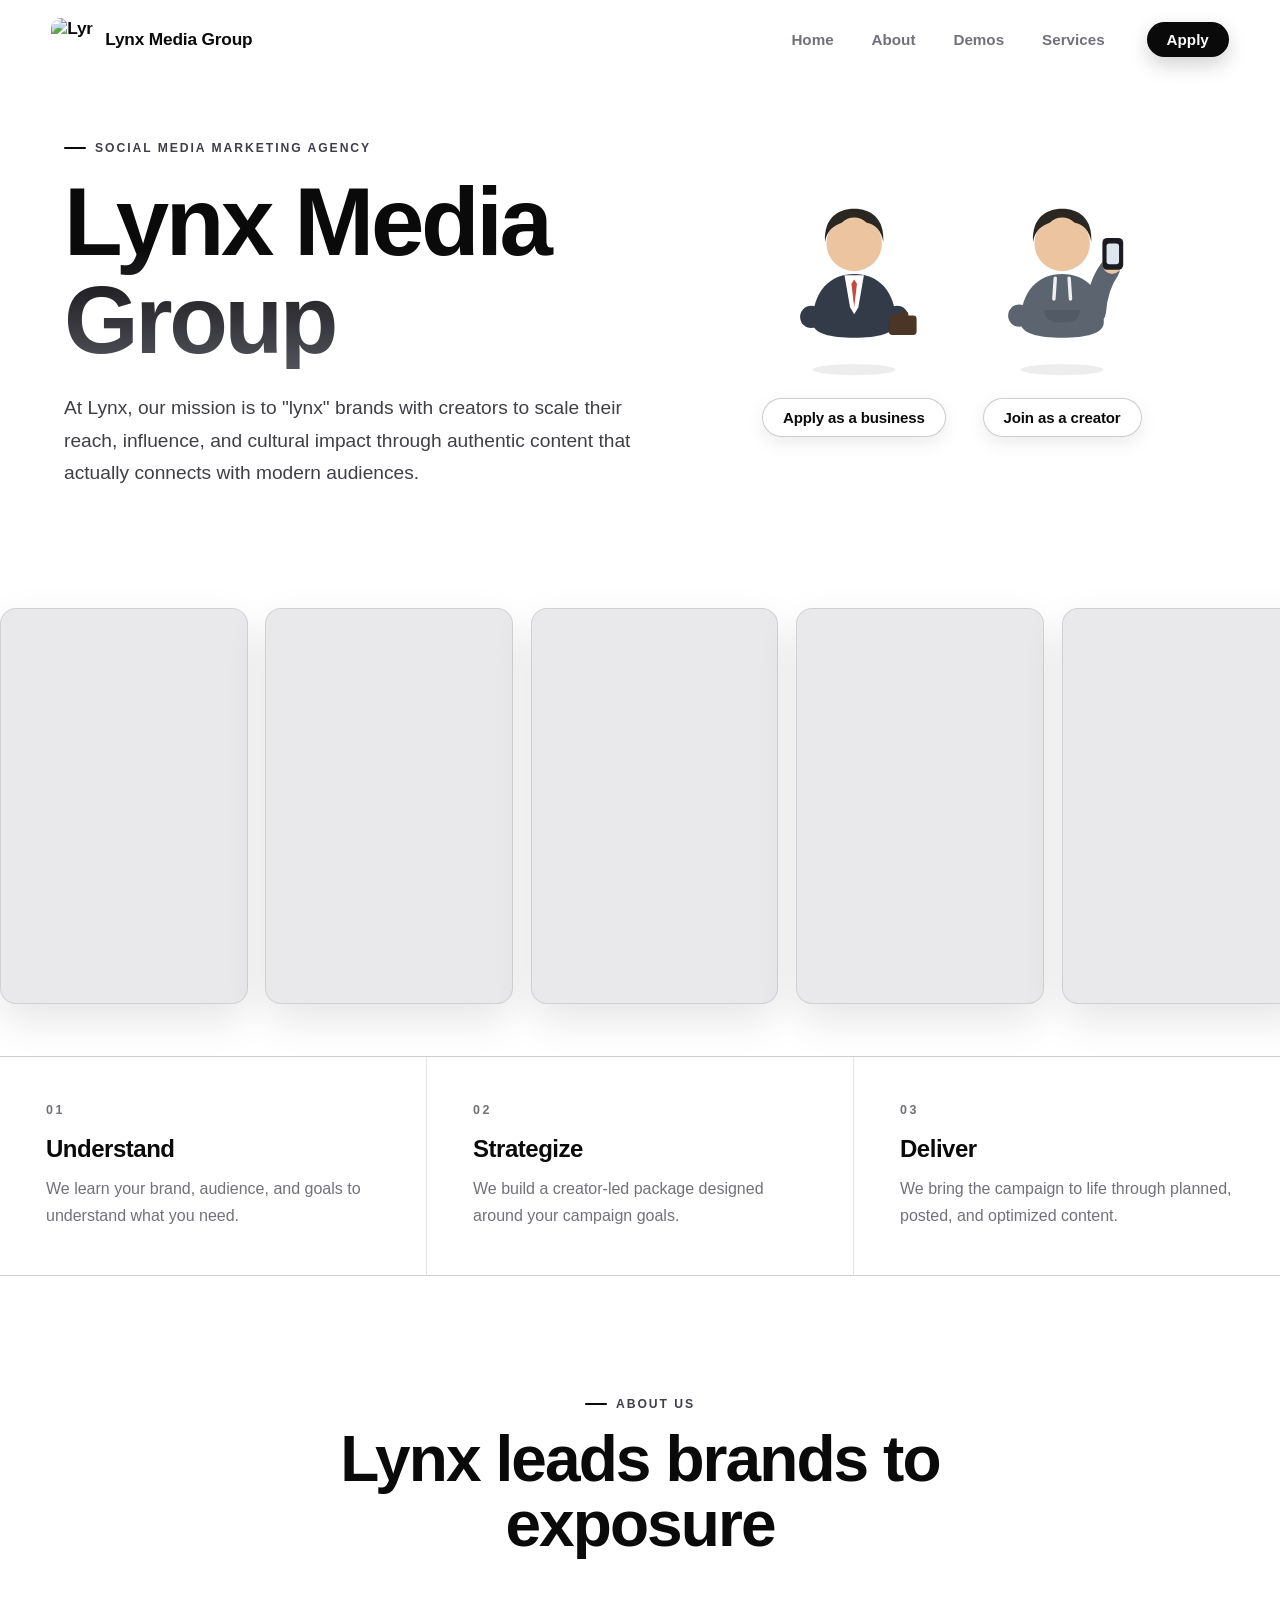
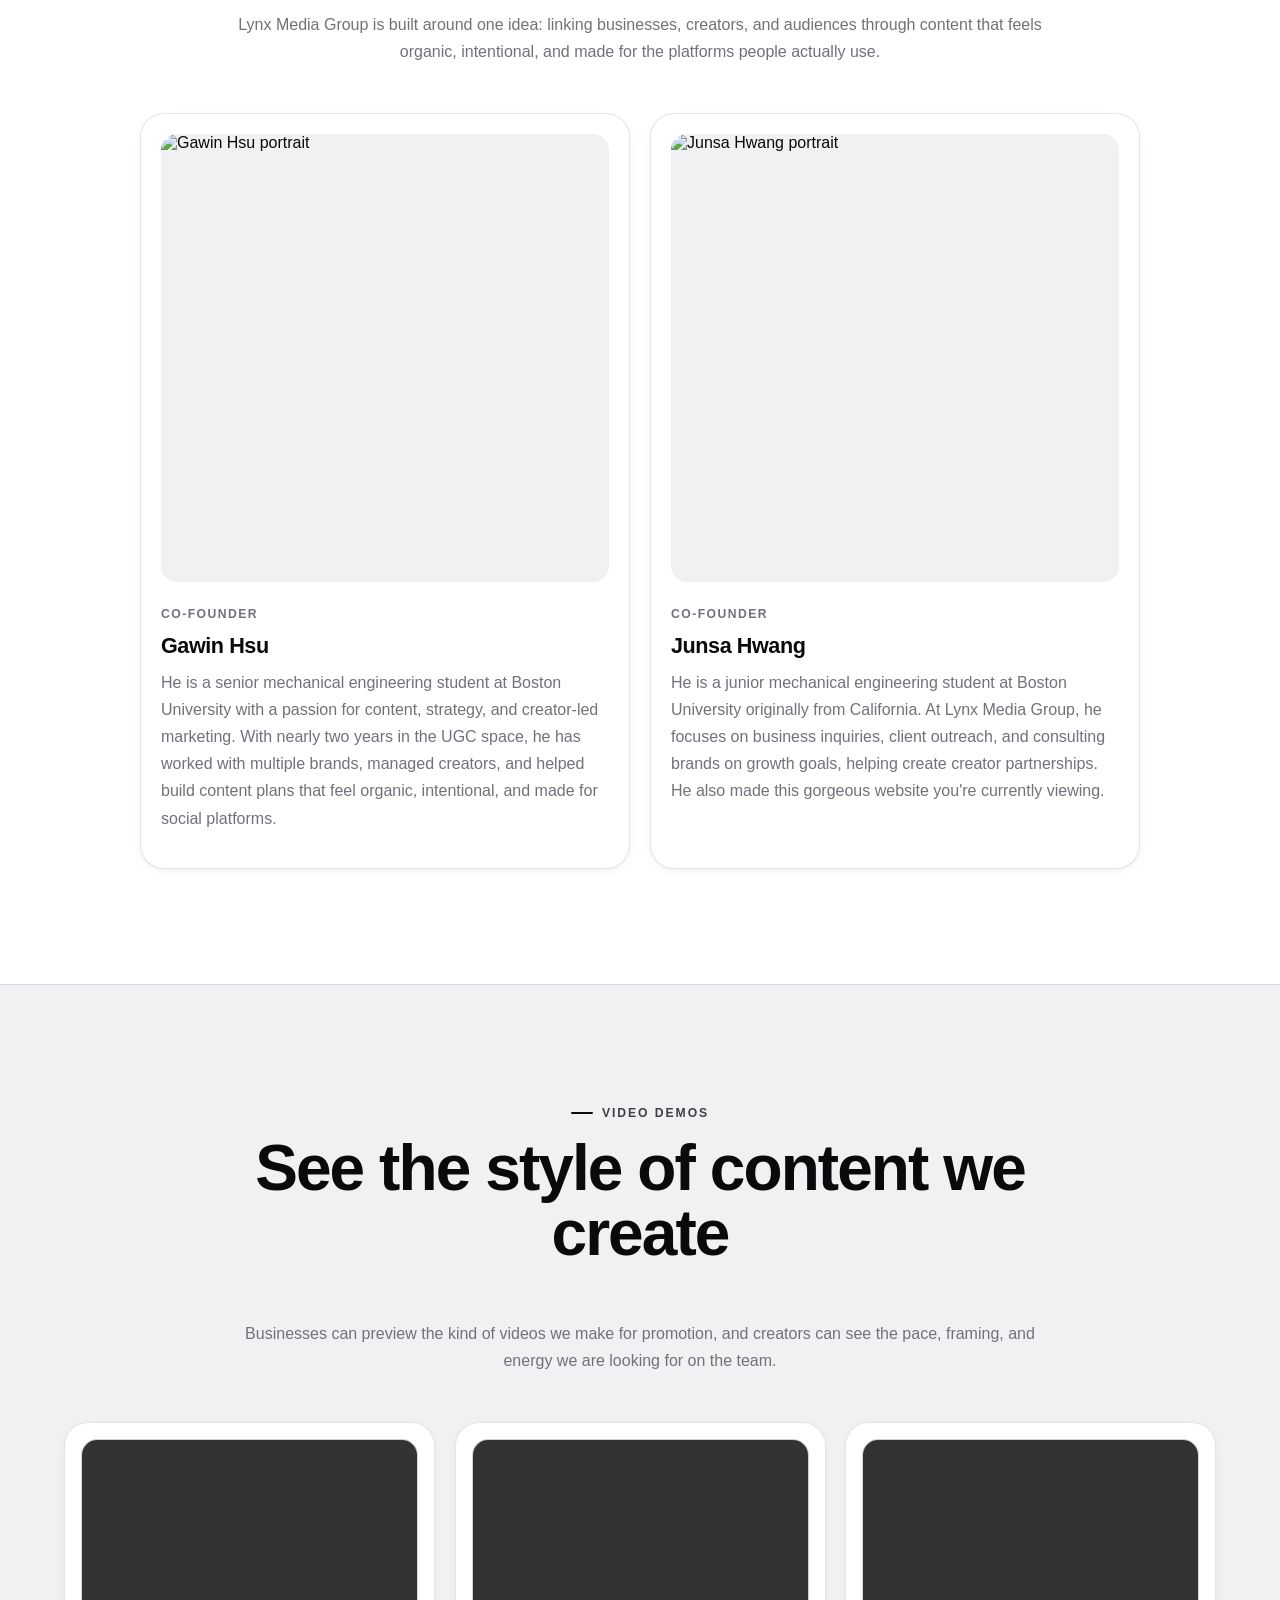
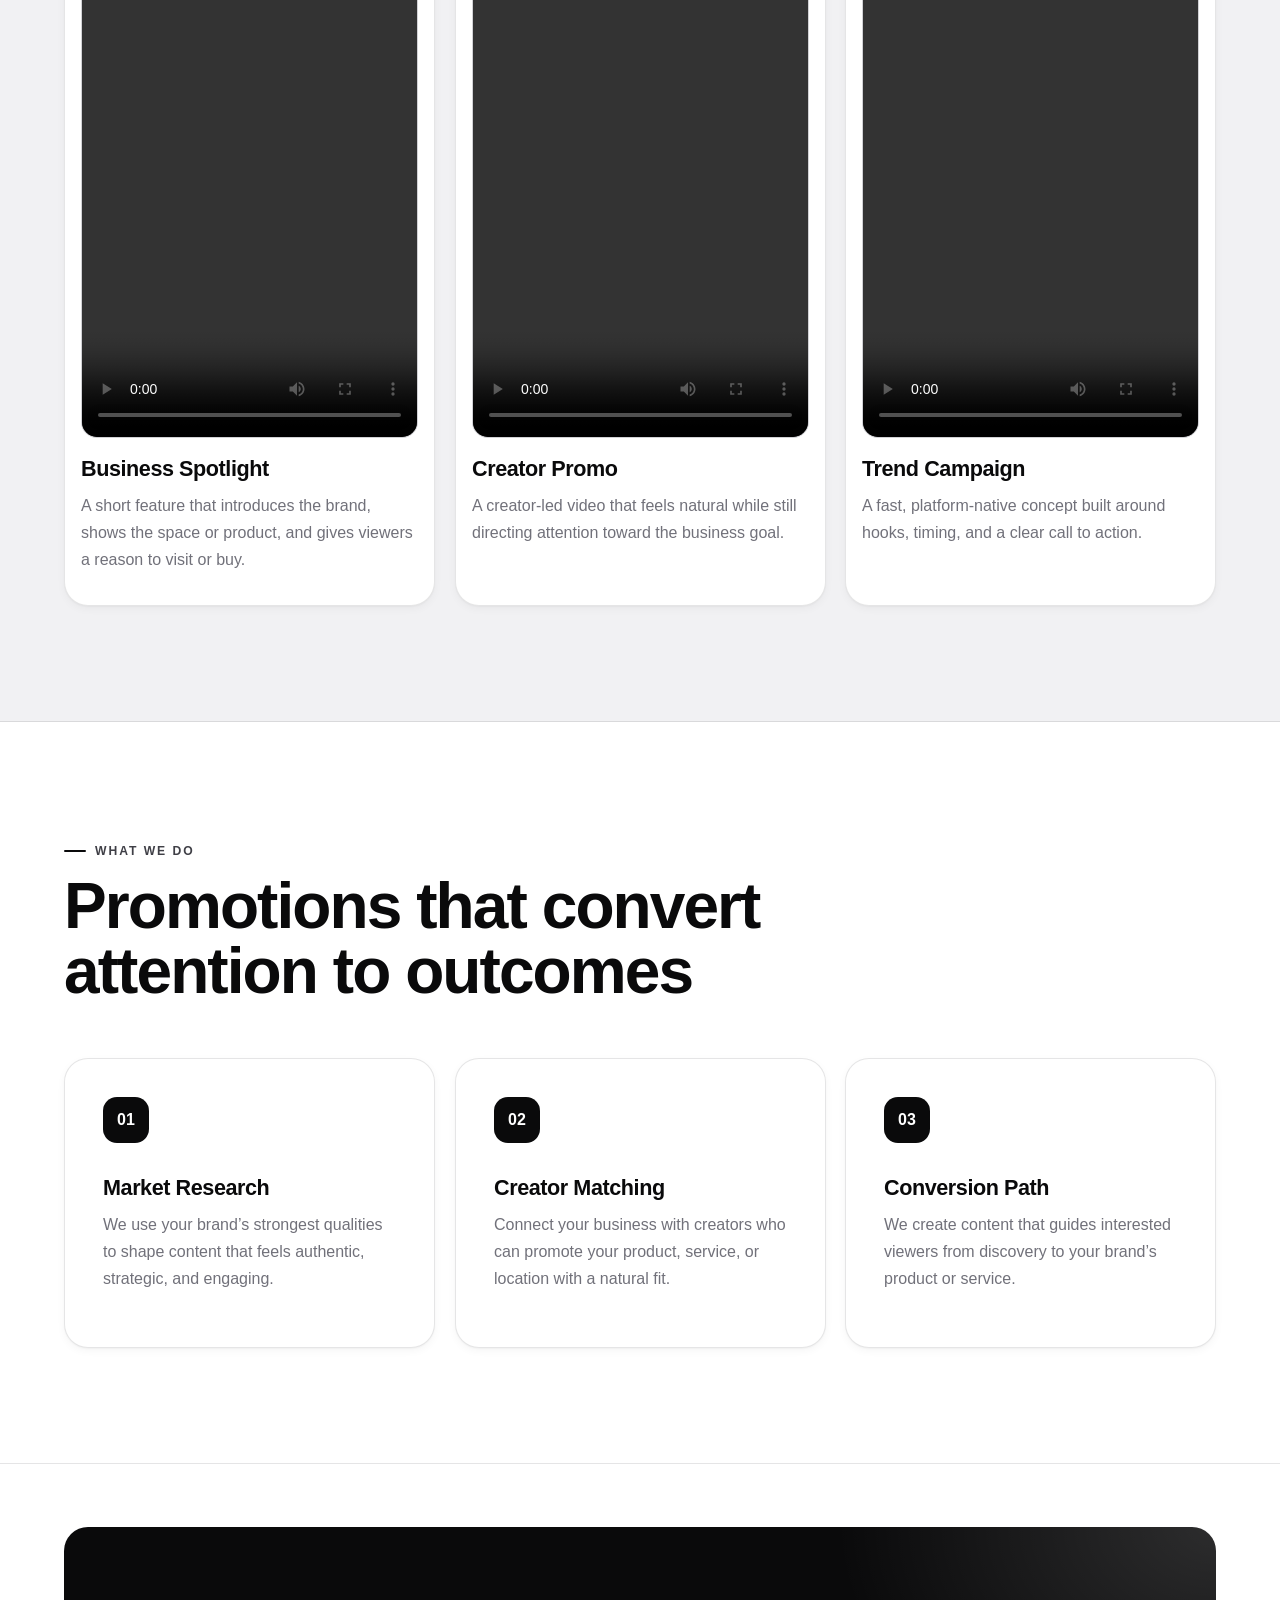
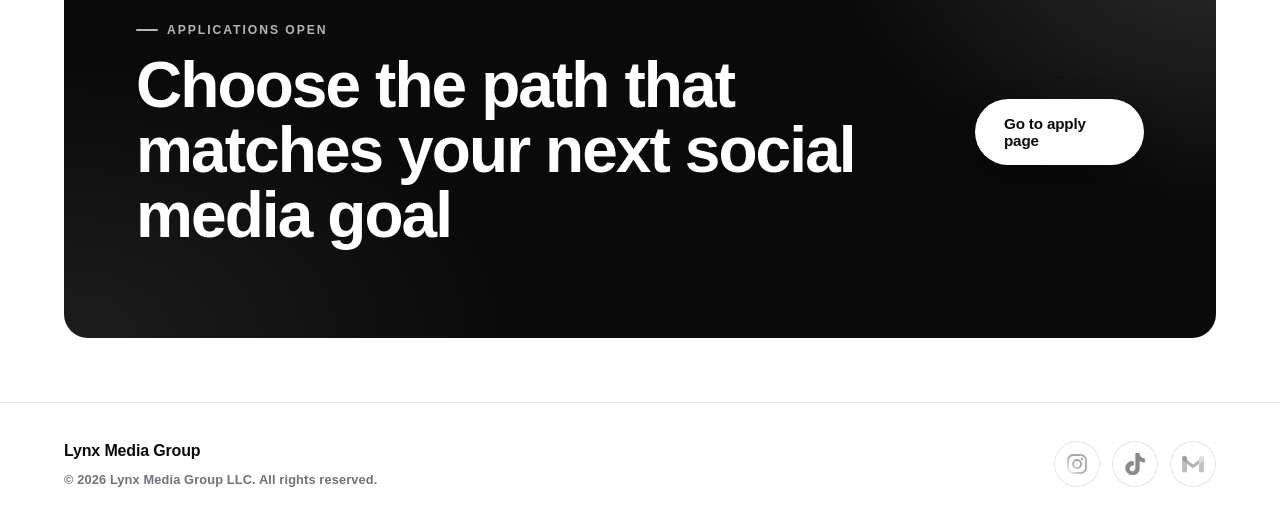
==== commit 1b3b7584: "," ====
--- a/index.html
+++ b/index.html
@@ -132,7 +132,7 @@
                 <path d="M53 63h14l-4 23-3 5-3-5z" fill="#fff"/>
                 <path d="M58 69l2 17 2-17-2-3z" fill="#c44a3d"/>
                 <circle cx="60" cy="40" r="20" fill="#ecc4a0"/>
-                <path d="M40 39c-1-15 9-24 20-24s21 9 20 24c-1-6-3-10-8-11-9-5-18-3-25 2-4 2-6 5-7 9z" fill="#2a2723"/>
+                <path class="hair" d="M39 39C38 22 48 15 60 15C72 15 82 22 81 39C80 31 75 26 69 25C64 20 56 20 51 25C45 27 40 31 39 39Z" fill="#2a2723"/>
               </svg>
             </span>
             <span class="path-label">Apply as a business</span>
@@ -154,7 +154,7 @@
                 <line x1="55" y1="65" x2="54" y2="80" stroke="#eef0f2" stroke-width="2.5" stroke-linecap="round"/>
                 <line x1="65" y1="65" x2="66" y2="80" stroke="#eef0f2" stroke-width="2.5" stroke-linecap="round"/>
                 <circle cx="60" cy="40" r="20" fill="#ecc4a0"/>
-                <path d="M40 41c-1-16 9-25 20-25s21 9 20 25c-1-7-2-12-7-14-10-4-19-1-27 4-3 2-5 5-6 10z" fill="#2a2723"/>
+                <path class="hair" d="M39 39C38 22 48 15 60 15C72 15 82 22 81 39C80 31 75 26 69 25C64 20 56 20 51 25C45 27 40 31 39 39Z" fill="#2a2723"/>
               </svg>
             </span>
             <span class="path-label">Join as a creator</span>
@@ -194,7 +194,7 @@
           </div>
           <p class="role-label">Co-founder</p>
           <h3>Junsa Hwang</h3>
-          <p>He is a junior mechanical engineering student at Boston University originally from California. At Lynx Media Group, he focuses on business inquiries, client outreach, and consulting brands on growth goals, helping create creator partnerships and social media strategies that increase visibility, engagement, and overall brand impact.</p>
+          <p>He is a junior mechanical engineering student at Boston University originally from California. At Lynx Media Group, he focuses on business inquiries, client outreach, and consulting brands on growth goals, helping create creator partnerships. He also made this gorgeous website you're currently viewing.</p>
         </a>
       </div>
     </section>
--- a/css/styles.css
+++ b/css/styles.css
@@ -171,6 +171,19 @@
 .site-nav a:hover{color:var(--ink)}
 .site-nav a:hover:after{transform:scaleX(1)}
 
+/* emphasize the Apply link as the primary nav action */
+.site-nav a[href="apply.html"]{
+  margin-left:6px;
+  padding:9px 20px;
+  color:#fff;
+  background:var(--ink);
+  border-radius:var(--r-pill);
+  box-shadow:0 8px 20px rgba(9,9,11,.18);
+  transition:transform var(--t-fast) var(--ease-spring),box-shadow var(--t-fast) var(--ease);
+}
+.site-nav a[href="apply.html"]:hover{color:#fff;transform:translateY(-2px);box-shadow:0 12px 26px rgba(9,9,11,.26)}
+.site-nav a[href="apply.html"]:after{display:none}
+
 .nav-toggle{
   display:none;
   flex-direction:column;
@@ -216,15 +229,17 @@
   order:1;
   position:relative;
   width:100%;
+  max-width:1320px;
+  margin-inline:auto;
   display:flex;
   flex-direction:row;
   align-items:center;
-  justify-content:flex-start;
-  gap:clamp(28px,4vw,64px);
+  justify-content:space-between;
+  gap:clamp(28px,4vw,72px);
   padding:clamp(112px,15vh,152px) clamp(20px,5vw,72px) clamp(34px,4.8vh,56px);
   color:var(--ink);
 }
-.hero-text{flex:0 1 auto;width:min(52%,720px)}
+.hero-text{flex:0 1 auto;width:min(50%,620px)}
 .hero-text .eyebrow{margin:0 0 clamp(16px,2vh,24px)}
 .hero-text h1{margin:0 0 clamp(20px,2.6vh,32px)}
 .hero-text p:not(.eyebrow){margin:0}
@@ -235,7 +250,7 @@
   display:flex;
   align-items:center;
   justify-content:center;
-  gap:clamp(16px,2.2vw,44px);
+  gap:clamp(20px,2.6vw,52px);
 }
 .path-figure{
   display:flex;
@@ -244,10 +259,11 @@
   gap:16px;
   text-decoration:none;
   color:var(--ink);
+  transition:transform .4s var(--ease-spring);
 }
 .path-figure .figure{
   display:block;
-  width:clamp(116px,10.5vw,158px);
+  width:clamp(132px,13vw,210px);
   transition:transform .45s var(--ease-spring);
 }
 .path-figure .figure svg{
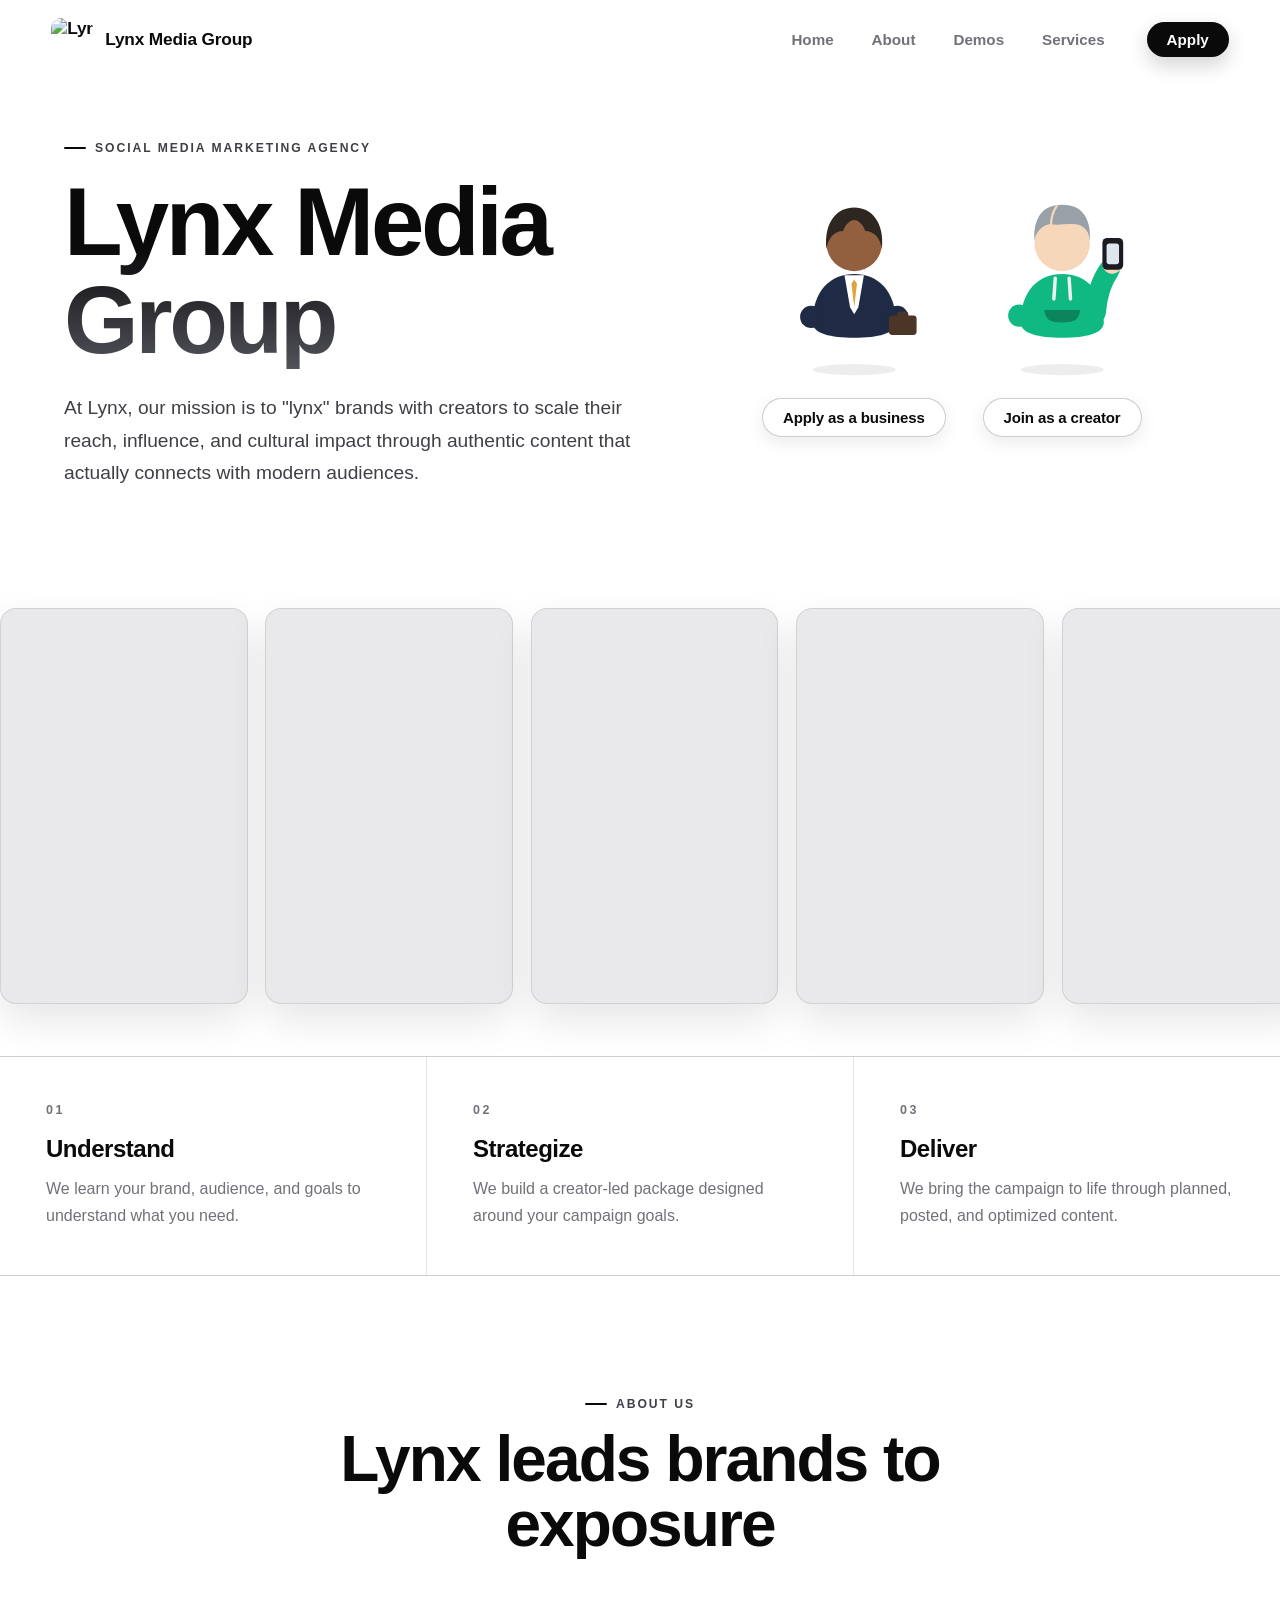
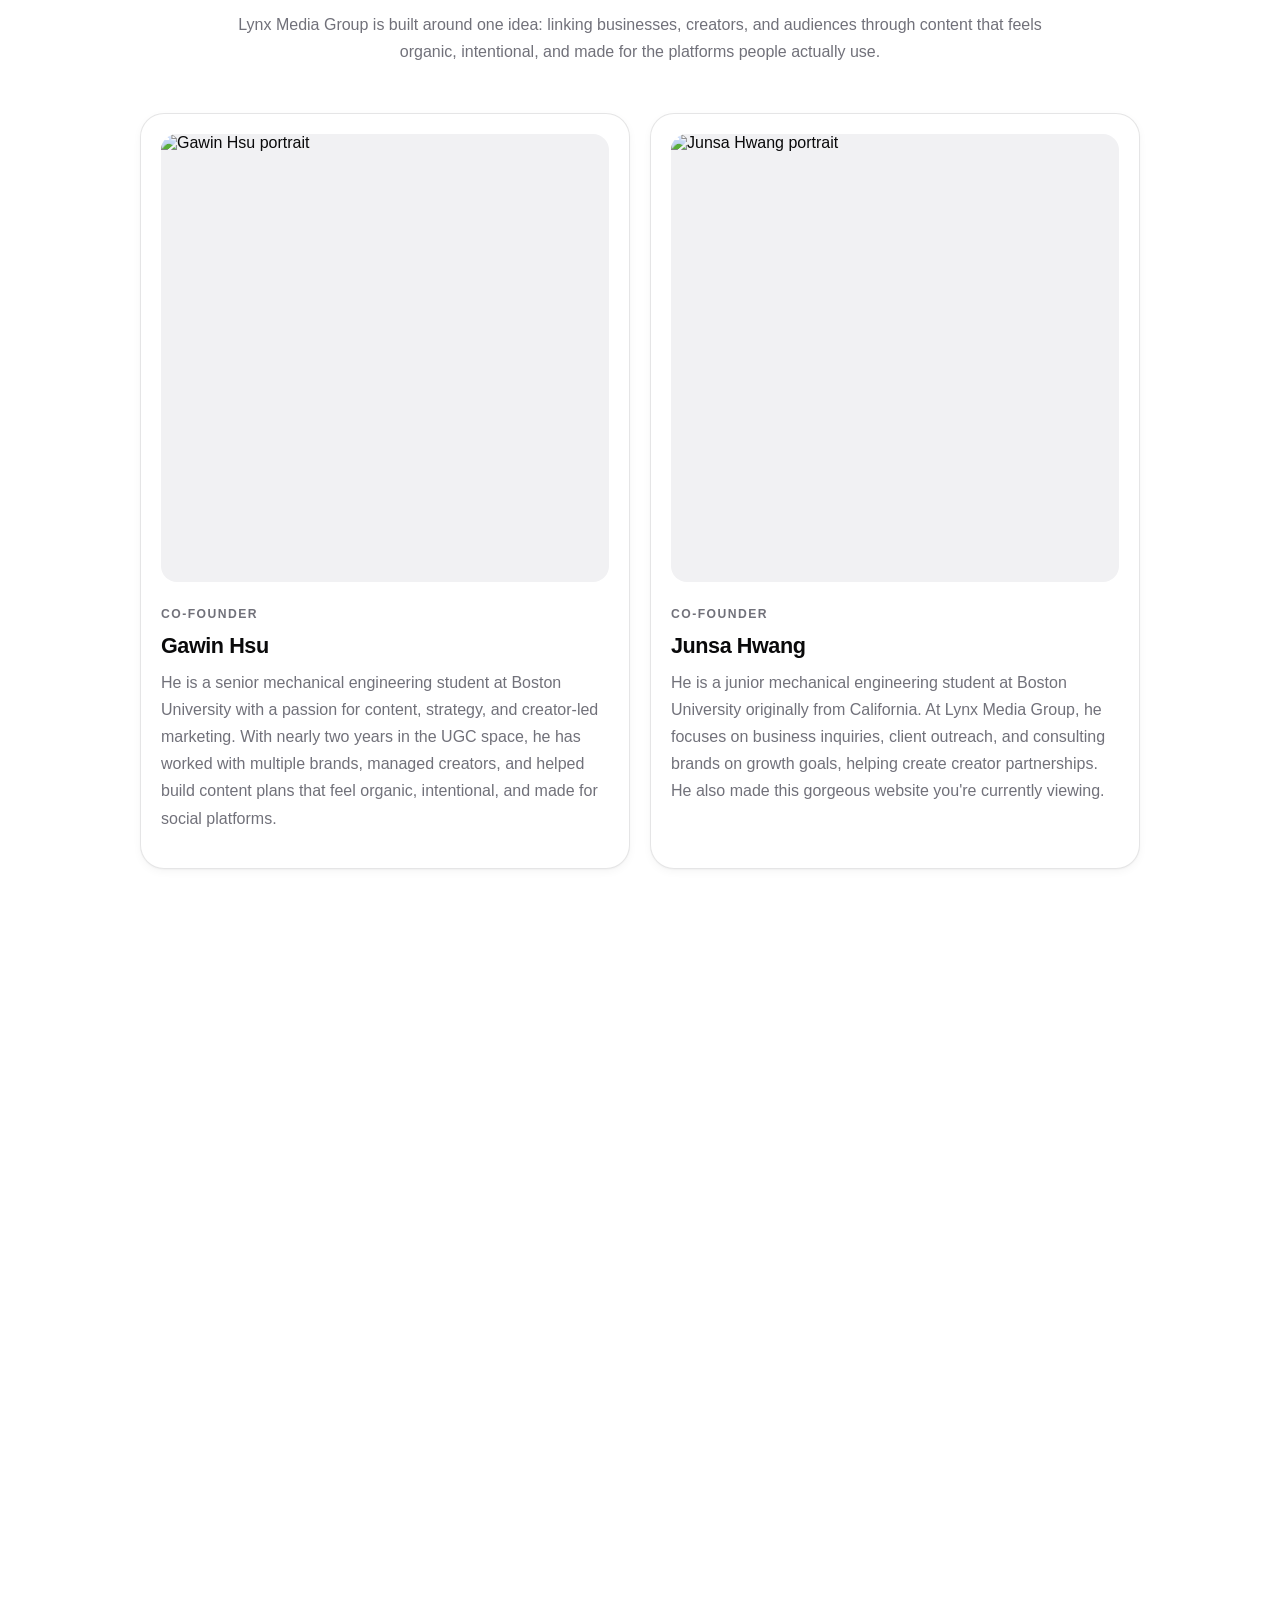
==== commit ed429978: "new characters" ====
--- a/index.html
+++ b/index.html
@@ -124,15 +124,17 @@
                     <circle cx="88" cy="32" r="3.2" fill="#bfe6cc"/>
                   </g>
                 </g>
-                <path d="M30 97c0-23 13-35 30-35s30 12 30 35c0 8-13 11-30 11s-30-3-30-11z" fill="#333a48"/>
-                <circle cx="29" cy="93" r="8" fill="#333a48"/>
-                <circle cx="91" cy="93" r="8" fill="#333a48"/>
+                <path class="clothes" d="M30 97c0-23 13-35 30-35s30 12 30 35c0 8-13 11-30 11s-30-3-30-11z" fill="#333a48"/>
+                <circle class="clothes" cx="29" cy="93" r="8" fill="#333a48"/>
+                <circle class="clothes" cx="91" cy="93" r="8" fill="#333a48"/>
                 <rect x="85" y="92" width="20" height="14" rx="2.5" fill="#4a3526"/>
                 <rect x="91" y="89" width="8" height="4" rx="2" fill="#4a3526"/>
-                <path d="M53 63h14l-4 23-3 5-3-5z" fill="#fff"/>
-                <path d="M58 69l2 17 2-17-2-3z" fill="#c44a3d"/>
-                <circle cx="60" cy="40" r="20" fill="#ecc4a0"/>
-                <path class="hair" d="M39 39C38 22 48 15 60 15C72 15 82 22 81 39C80 31 75 26 69 25C64 20 56 20 51 25C45 27 40 31 39 39Z" fill="#2a2723"/>
+                <path class="collar" d="M53 63h14l-4 23-3 5-3-5z" fill="#fff"/>
+                <path class="tie" d="M58 69l2 17 2-17-2-3z" fill="#c44a3d"/>
+                <path class="hair-back" d="" fill="#2a2723"/>
+                <circle class="skin" cx="60" cy="40" r="20" fill="#ecc4a0"/>
+                <path class="hair" d="M40 38C39 22 48 15 60 15C72 15 81 22 80 38C79 30 74 26 68 25C63 20 55 20 50 25C45 27 41 31 40 38Z" fill="#2a2723"/>
+                <path class="hair-part" d="" stroke="#ecc4a0" stroke-width="1.6" fill="none" stroke-linecap="round"/>
               </svg>
             </span>
             <span class="path-label">Apply as a business</span>
@@ -142,19 +144,21 @@
             <span class="figure">
               <svg viewBox="0 0 120 140" fill="none" aria-hidden="true">
                 <ellipse cx="60" cy="131" rx="30" ry="4" fill="#0a0a0b" opacity=".07"/>
-                <path d="M30 97c0-23 13-35 30-35s30 12 30 35c0 8-13 11-30 11s-30-3-30-11z" fill="#5c6470"/>
-                <circle cx="29" cy="92" r="8" fill="#5c6470"/>
-                <path d="M84 90c1-13 5-24 10-31" stroke="#5c6470" stroke-width="15" stroke-linecap="round"/>
-                <circle cx="96" cy="55" r="7" fill="#ecc4a0"/>
+                <path class="clothes" d="M30 97c0-23 13-35 30-35s30 12 30 35c0 8-13 11-30 11s-30-3-30-11z" fill="#5c6470"/>
+                <circle class="clothes" cx="29" cy="92" r="8" fill="#5c6470"/>
+                <path class="clothes" d="M84 90c1-13 5-24 10-31" stroke="#5c6470" stroke-width="15" stroke-linecap="round"/>
+                <circle class="skin" cx="96" cy="55" r="7" fill="#ecc4a0"/>
                 <rect x="89" y="36" width="15" height="23" rx="3.5" fill="#1a1c22"/>
                 <rect x="92" y="40" width="9" height="15" rx="2" fill="#dde6ee"/>
                 <circle class="cam-flash cam-glow" cx="96" cy="43" r="13" fill="#fff"/>
                 <path class="cam-flash" d="M96 33 98.4 40.6 106 43 98.4 45.4 96 53 93.6 45.4 86 43 93.6 40.6z" fill="#fff"/>
-                <path d="M47 88h26c-1 7-4 9-13 9s-12-2-13-9z" fill="#525a66"/>
+                <path class="clothes-detail" d="M47 88h26c-1 7-4 9-13 9s-12-2-13-9z" fill="#525a66"/>
                 <line x1="55" y1="65" x2="54" y2="80" stroke="#eef0f2" stroke-width="2.5" stroke-linecap="round"/>
                 <line x1="65" y1="65" x2="66" y2="80" stroke="#eef0f2" stroke-width="2.5" stroke-linecap="round"/>
-                <circle cx="60" cy="40" r="20" fill="#ecc4a0"/>
-                <path class="hair" d="M39 39C38 22 48 15 60 15C72 15 82 22 81 39C80 31 75 26 69 25C64 20 56 20 51 25C45 27 40 31 39 39Z" fill="#2a2723"/>
+                <path class="hair-back" d="" fill="#2a2723"/>
+                <circle class="skin" cx="60" cy="40" r="20" fill="#ecc4a0"/>
+                <path class="hair" d="M40 38C39 22 48 15 60 15C72 15 81 22 80 38C79 30 74 26 68 25C63 20 55 20 50 25C45 27 41 31 40 38Z" fill="#2a2723"/>
+                <path class="hair-part" d="" stroke="#ecc4a0" stroke-width="1.6" fill="none" stroke-linecap="round"/>
               </svg>
             </span>
             <span class="path-label">Join as a creator</span>
@@ -196,6 +200,24 @@
           <h3>Junsa Hwang</h3>
           <p>He is a junior mechanical engineering student at Boston University originally from California. At Lynx Media Group, he focuses on business inquiries, client outreach, and consulting brands on growth goals, helping create creator partnerships. He also made this gorgeous website you're currently viewing.</p>
         </a>
+      </div>
+    </section>
+
+    <section class="trusted reveal">
+      <p class="trusted-label">Trusted by</p>
+      <div class="trusted-marquee">
+        <div class="trusted-row">
+          <div class="tlogo tlogo-tldl">
+            <img class="tl-full" src="imgs/logo-tldl.png" alt="TLDL" width="1239" height="429" loading="lazy" decoding="async">
+          </div>
+          <div class="tlogo tlogo-medceptor">
+            <img class="tl-ico" src="imgs/logo-medceptor.svg" alt="" aria-hidden="true" width="1024" height="1024" loading="lazy" decoding="async">
+            <span class="tl-name">Medceptor</span>
+          </div>
+          <div class="tlogo tlogo-cloey">
+            <img class="tl-full" src="imgs/logo-cloey.svg" alt="Cloey" width="2713" height="980" loading="lazy" decoding="async">
+          </div>
+        </div>
       </div>
     </section>
 
